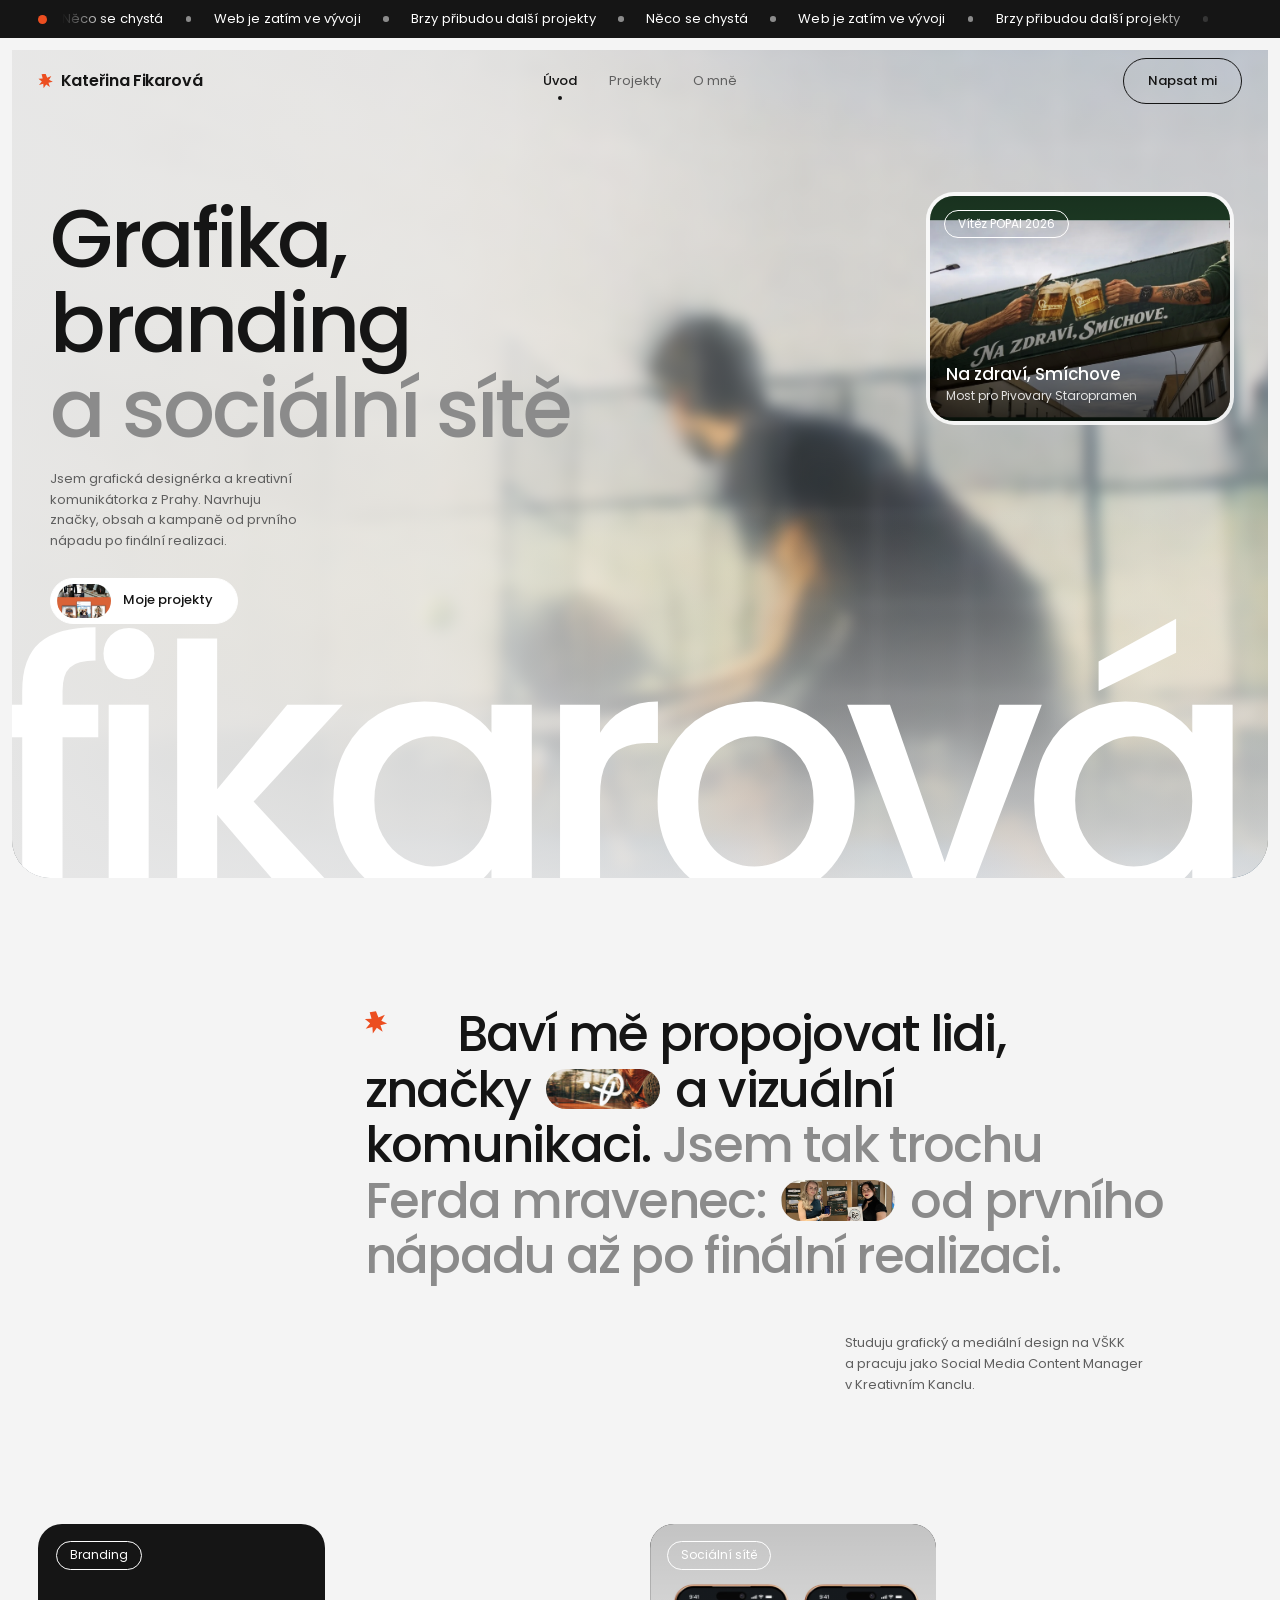
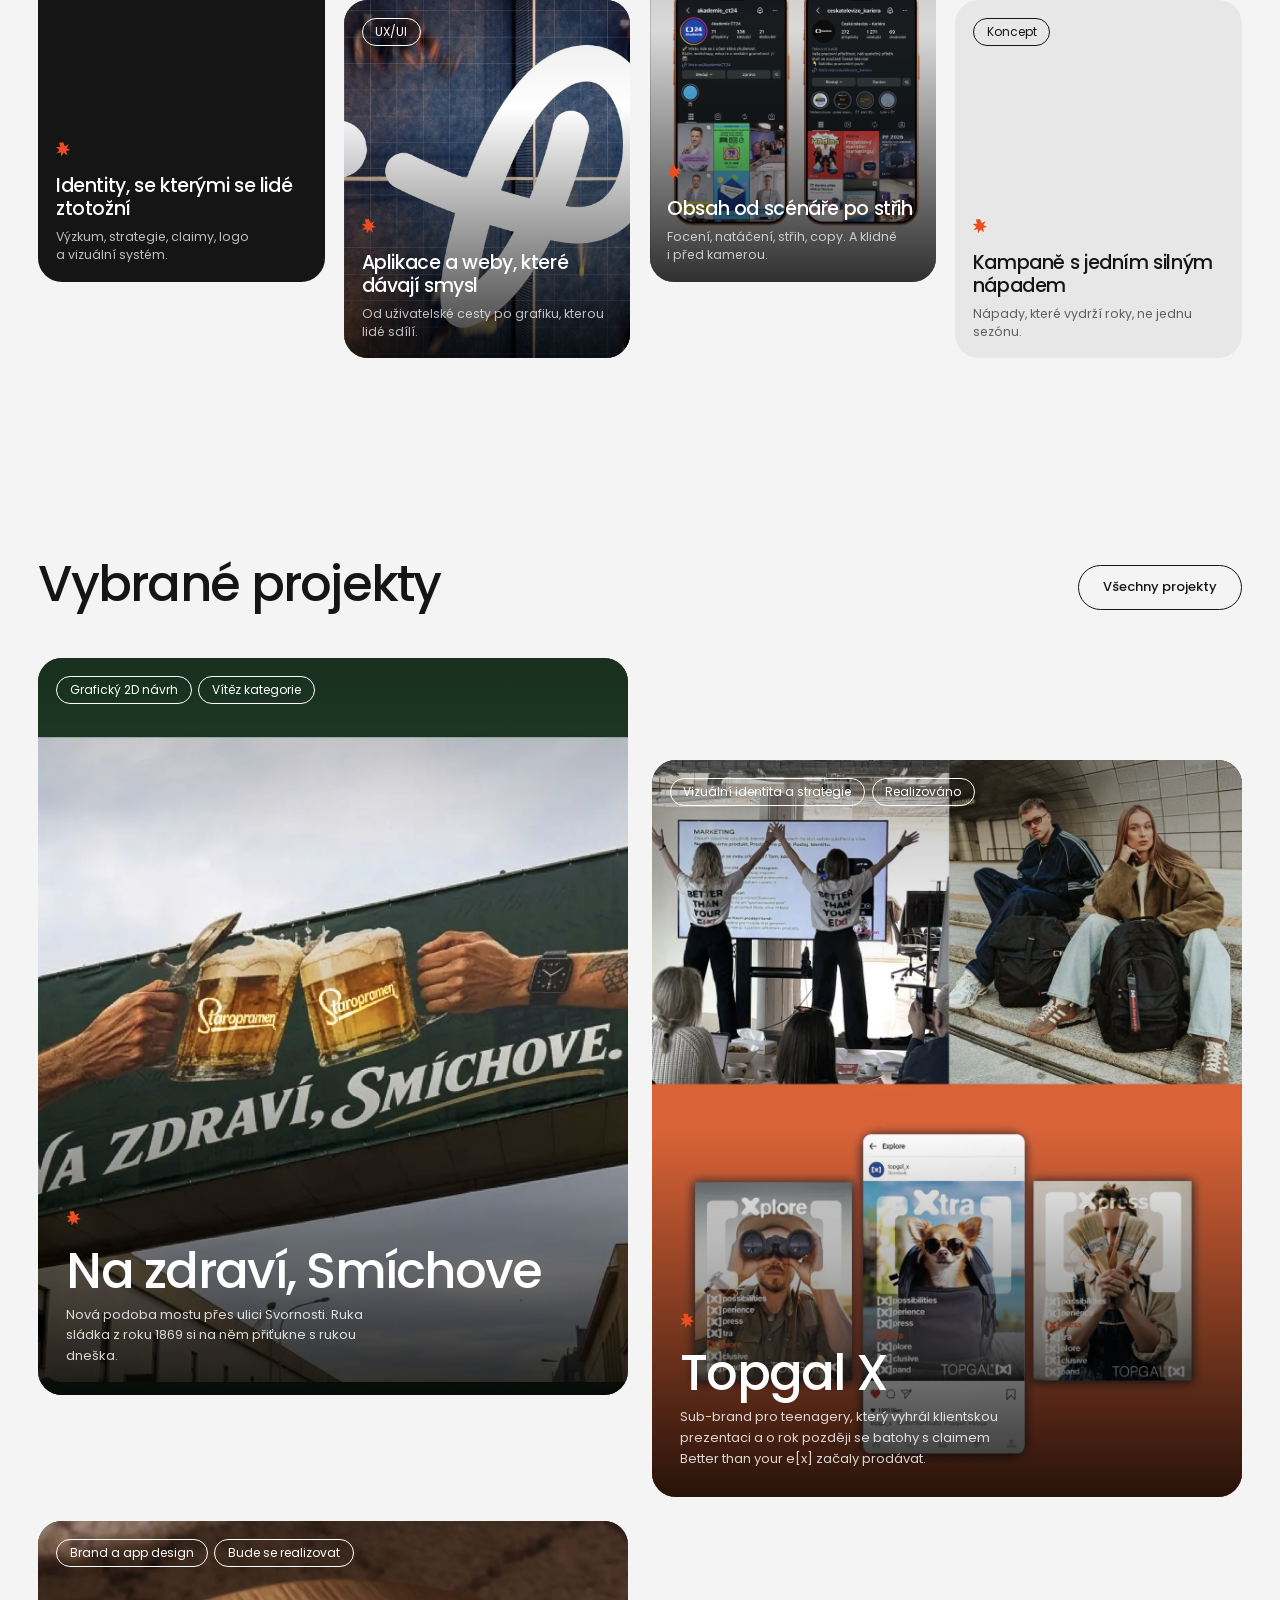
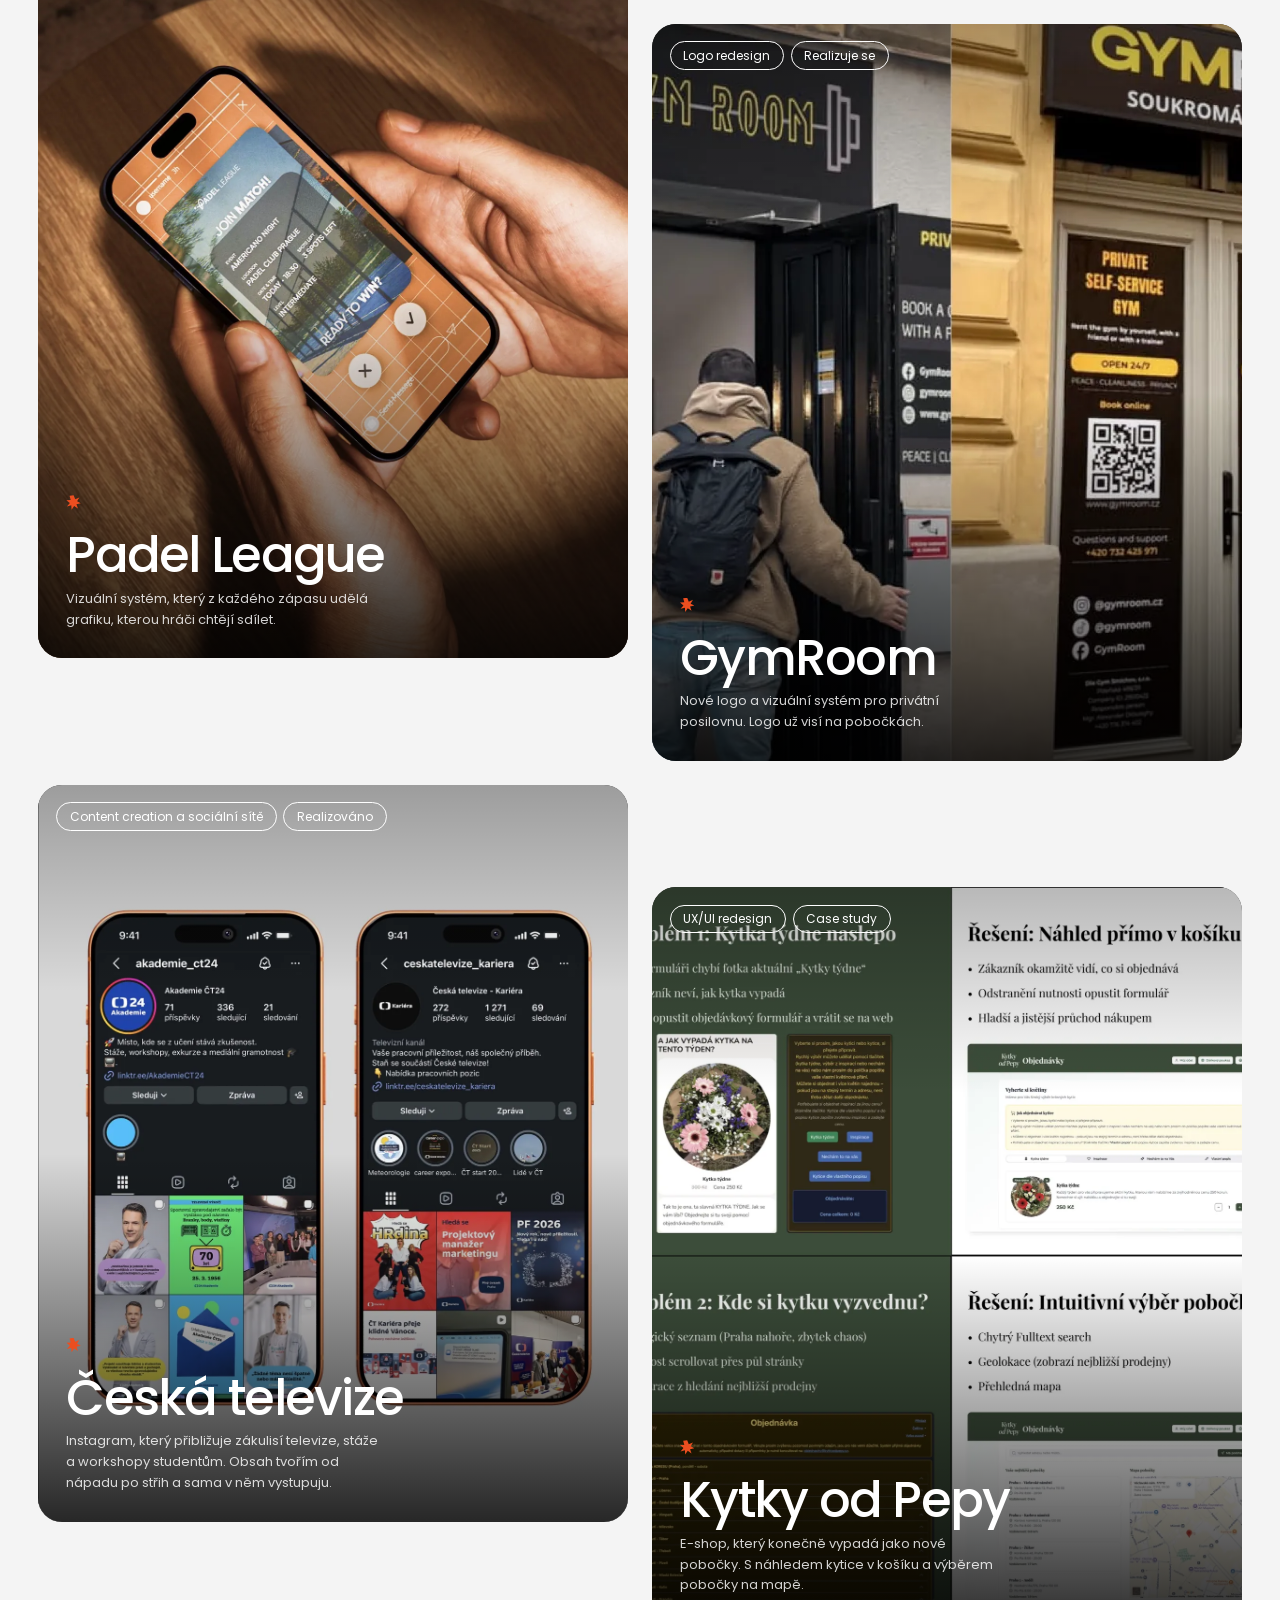
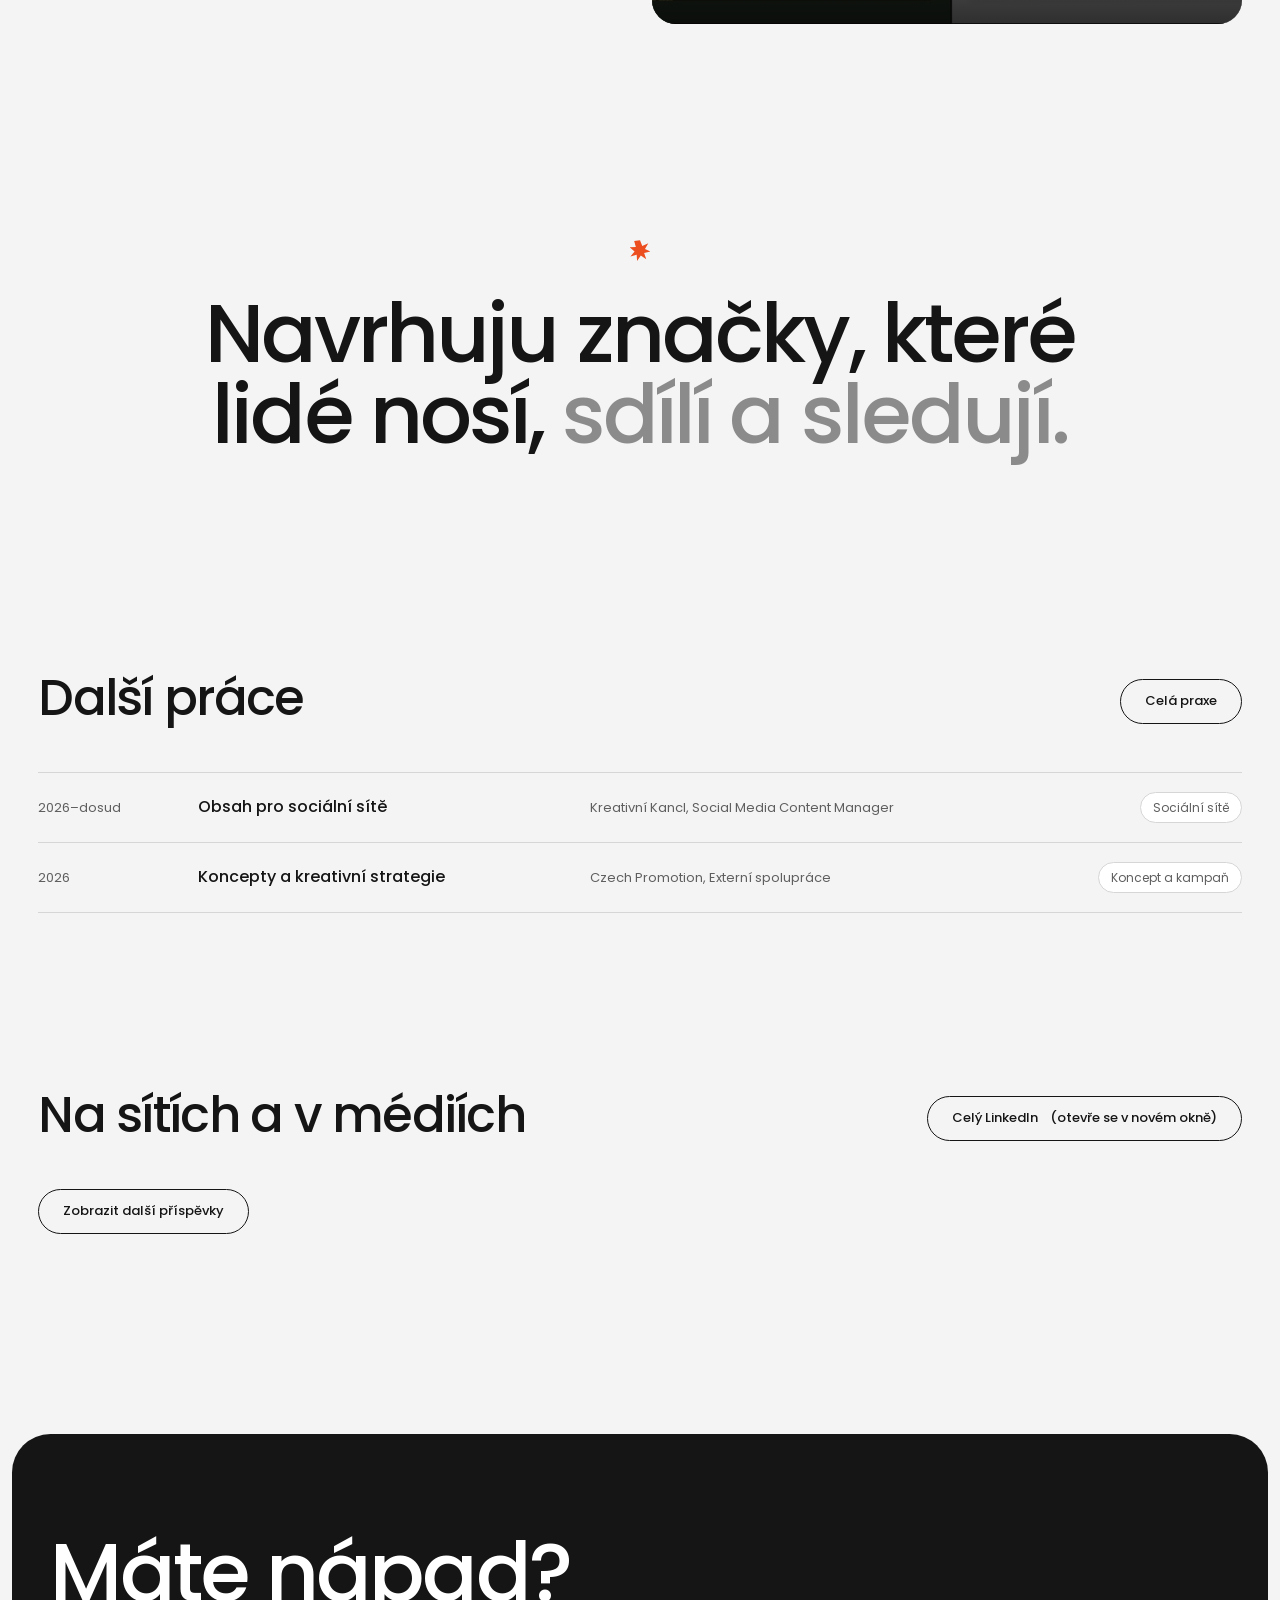
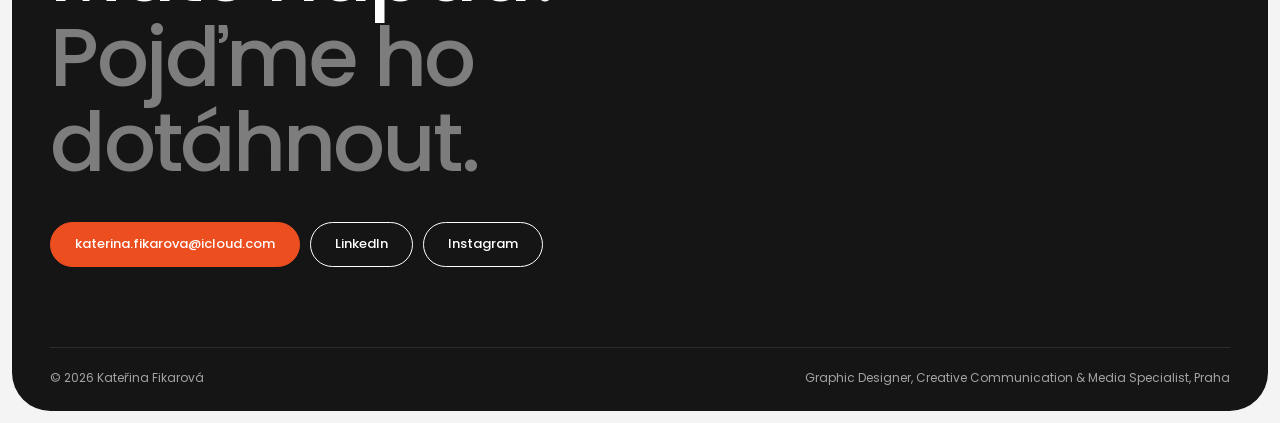
==== index.html @ 29103135 "Přidat sekci Na sítích, Erasmus a výstavy (stránky)" ====
<!doctype html>
<html lang="cs">
<head>
  <meta charset="utf-8">
  <meta name="viewport" content="width=device-width, initial-scale=1">
  <title>Kateřina Fikarová | Portfolio</title>
  <meta name="description" content="Portfolio Kateřiny Fikarové: grafický design, branding, sociální sítě a UX/UI. Od prvního nápadu po realizaci.">
  <meta property="og:title" content="Kateřina Fikarová | Portfolio">
  <meta property="og:description" content="Portfolio Kateřiny Fikarové: grafický design, branding, sociální sítě a UX/UI. Od prvního nápadu po realizaci.">
  <meta property="og:image" content="images/hero.webp">
  <link rel="icon" href="data:image/svg+xml,%3Csvg xmlns='http://www.w3.org/2000/svg' viewBox='0 0 32 32'%3E%3Crect width='32' height='32' rx='16' fill='%23151515'/%3E%3Ctext x='16' y='22' font-family='Arial' font-size='15' font-weight='700' fill='%23fff' text-anchor='middle'%3EKF%3C/text%3E%3C/svg%3E">
  <link rel="preconnect" href="https://fonts.googleapis.com">
  <link rel="preconnect" href="https://fonts.gstatic.com" crossorigin>
  <link href="https://fonts.googleapis.com/css2?family=Poppins:wght@300;400;500;600&display=swap" rel="stylesheet">
  <link rel="stylesheet" href="css/style.css">
</head>
<body>
  <a class="skip" href="#obsah">Přeskočit na obsah</a>

  <div class="teaser" role="note" aria-label="Web je ve vývoji">
    <span class="teaser-dot" aria-hidden="true"></span>
    <div class="teaser-track">
      <p class="teaser-run"><span>Něco se chystá</span><span class="sep" aria-hidden="true"></span><span>Web je zatím ve vývoji</span><span class="sep" aria-hidden="true"></span><span>Brzy přibudou další projekty</span><span class="sep" aria-hidden="true"></span></p>
      <p class="teaser-run" aria-hidden="true"><span>Něco se chystá</span><span class="sep" aria-hidden="true"></span><span>Web je zatím ve vývoji</span><span class="sep" aria-hidden="true"></span><span>Brzy přibudou další projekty</span><span class="sep" aria-hidden="true"></span></p>
    </div>
  </div>

  <header class="wrap site-header">
    <a class="logo" href="index.html"><span class="star" aria-hidden="true"></span>Kateřina Fikarová</a>
    <nav class="nav" aria-label="Hlavní menu">
      <a href="index.html" aria-current="page">Úvod</a>
      <a href="projekty.html">Projekty</a>
      <a href="o-mne.html">O mně</a>
    </nav>
    <a class="btn header-cta" href="#kontakt">Napsat mi</a>
  </header>

  <main id="obsah">
    <div class="hero-shell">
      <section class="hero">
        <div class="hero-photo" aria-hidden="true"></div>
        <div class="wrap hero-inner">
          <div>
            <h1>Grafika, branding<span class="faded">a sociální sítě</span></h1>
            <p class="hero-lede">Jsem grafická designérka a kreativní komunikátorka z Prahy. Navrhuju značky, obsah a kampaně od prvního nápadu po finální realizaci.</p>
            <a class="btn solid" href="#projekty"><img class="pill-img" src="images/projekty/topgal-x/fotky.webp" alt="">Moje projekty</a>
          </div>
          <a class="hero-card" href="projekt.html?p=na-zdravi-smichove">
            <img src="images/projekty/na-zdravi-smichove/cover.webp" alt="">
            <span class="pill">Vítěz POPAI 2026</span>
            <span class="card-text"><strong>Na zdraví, Smíchove</strong><small>Most pro Pivovary Staropramen</small></span>
          </a>
        </div>
        <p class="giant" aria-hidden="true">fikarová</p>
      </section>
    </div>

    <section class="wrap intro" aria-label="O mně">
      <p class="intro-text">
        <span class="star" aria-hidden="true"></span>Baví mě propojovat lidi, značky <img class="inline-img" src="images/projekty/padel-league/cover.webp" alt=""> a vizuální komunikaci.
        <span class="faded">Jsem tak trochu Ferda mravenec: <img class="inline-img" src="images/projekty/na-zdravi-smichove/Katerina-a-Karolina-s-trofeji-a-diplomem.webp" alt=""> od prvního nápadu až po finální realizaci.</span>
      </p>
      <p class="intro-note">Studuju grafický a mediální design na VŠKK a pracuju jako Social Media Content Manager v Kreativním Kanclu.</p>
    </section>

    <section class="wrap services" aria-label="Co dělám">
      <div class="service">
        <span class="pill">Branding</span>
        <div><span class="star" aria-hidden="true"></span><h3>Identity, se kterými se lidé ztotožní</h3><p>Výzkum, strategie, claimy, logo a vizuální systém.</p></div>
      </div>
      <div class="service has-img">
        <img src="images/projekty/padel-league/logo-kurt.webp" alt="">
        <span class="pill">UX/UI</span>
        <div><span class="star" aria-hidden="true"></span><h3>Aplikace a weby, které dávají smysl</h3><p>Od uživatelské cesty po grafiku, kterou lidé sdílí.</p></div>
      </div>
      <div class="service has-img">
        <img src="images/projekty/ceska-televize/cover.webp" alt="">
        <span class="pill">Sociální sítě</span>
        <div><span class="star" aria-hidden="true"></span><h3>Obsah od scénáře po střih</h3><p>Focení, natáčení, střih, copy. A klidně i před kamerou.</p></div>
      </div>
      <div class="service light">
        <span class="pill">Koncept</span>
        <div><span class="star" aria-hidden="true"></span><h3>Kampaně s jedním silným nápadem</h3><p>Nápady, které vydrží roky, ne jednu sezónu.</p></div>
      </div>
    </section>

    <section class="wrap section" id="projekty" aria-labelledby="vybrane">
      <div class="section-head">
        <h2 id="vybrane">Vybrané projekty</h2>
        <a class="btn" href="projekty.html">Všechny projekty</a>
      </div>
      <div class="grid stagger" id="featured"></div>
    </section>

    <section class="wrap statement">
      <span class="star" aria-hidden="true"></span>
      <h2>Navrhuju značky, které lidé nosí,<span class="faded"> sdílí a sledují.</span></h2>
    </section>

    <section class="wrap section" aria-labelledby="dalsi">
      <div class="section-head">
        <h2 id="dalsi">Další práce</h2>
        <a class="btn" href="o-mne.html">Celá praxe</a>
      </div>
      <ul class="archive" data-archive></ul>
    </section>

    <section class="wrap section" id="na-sitich" aria-labelledby="site">
      <div class="section-head">
        <h2 id="site">Na sítích<span class="faded"> a v médiích</span></h2>
        <a class="btn" href="https://www.linkedin.com/in/kate%C5%99ina-fikarov%C3%A1-390323252/recent-activity/all/" target="_blank" rel="noopener">Celý LinkedIn<span class="visually-hidden"> (otevře se v novém okně)</span></a>
      </div>
      <div class="posts" id="posts"></div>
      <p class="posts-more-wrap"><button class="btn" type="button" id="posts-more">Zobrazit další příspěvky</button></p>
    </section>
  </main>

  <div class="footer-shell" id="kontakt">
    <footer class="site-footer">
      <div class="wrap">
        <h2>Máte nápad?<span class="faded"> Pojďme ho dotáhnout.</span></h2>
        <div class="contact-links">
          <a class="btn primary" href="mailto:katerina.fikarova@icloud.com">katerina.fikarova@icloud.com</a>
          <a class="btn" href="https://www.linkedin.com/in/kate%C5%99ina-fikarov%C3%A1-390323252/" target="_blank" rel="noopener">LinkedIn</a>
          <a class="btn" href="https://www.instagram.com/fikarovakaterina/" target="_blank" rel="noopener">Instagram</a>
          <!-- Až nahraješ CV do složky files/, odkomentuj:
          <a class="btn" href="files/cv-katerina-fikarova.pdf" download>Stáhnout CV</a>
          -->
        </div>
        <div class="footer-bottom">
          <span>© <span data-year></span> Kateřina Fikarová</span>
          <span>Graphic Designer, Creative Communication &amp; Media Specialist, Praha</span>
        </div>
      </div>
    </footer>
  </div>

  <script src="js/projects.js"></script>
  <script src="js/site.js"></script>
</body>
</html>
---- css/style.css ----
/* =========================================================
   Barvy a písmo — změnou hodnot tady se změní celý web
   ========================================================= */
:root {
  --bg: #f4f4f4;
  --panel: #e7e7e7;
  --card-dark: #151515;
  --ink: #151515;
  --muted: #5f5f5f;      /* menší šedý text (kontrast AA) */
  --faded: #8b8b8b;      /* velký šedý text v nadpisech */
  --line: #d6d6d6;
  --accent: #ec4e20;     /* oranžová z Topgalu a Padel League */
  --white: #ffffff;

  --font: "Poppins", system-ui, sans-serif;

  --step--1: 0.8125rem;
  --step-0: 1rem;
  --step-1: 1.2rem;
  --step-2: clamp(1.4rem, 2.2vw, 1.75rem);
  --step-3: clamp(1.9rem, 4vw, 3.1rem);
  --step-4: clamp(2.4rem, 6.4vw, 5.6rem);

  --gutter: clamp(1rem, 3vw, 2.5rem);
  --max: 1320px;
  --r-xl: clamp(22px, 3vw, 40px);
  --r-lg: 24px;
  --r-md: 18px;
}

*, *::before, *::after { box-sizing: border-box; }
html { -webkit-text-size-adjust: 100%; scroll-behavior: smooth; }

body {
  margin: 0;
  background: var(--bg);
  color: var(--ink);
  font-family: var(--font);
  font-size: var(--step-0);
  font-weight: 400;
  line-height: 1.6;
  -webkit-font-smoothing: antialiased;
}

img { max-width: 100%; display: block; }
a { color: inherit; text-decoration-thickness: 1px; text-underline-offset: 0.22em; }
a:hover { color: var(--accent); }
:focus-visible { outline: 2px solid var(--accent); outline-offset: 3px; border-radius: 6px; }

h1, h2, h3 { margin: 0; font-weight: 500; letter-spacing: -0.035em; line-height: 1.04; }
p { margin: 0 0 1em; max-width: 62ch; }

.wrap { width: 100%; max-width: var(--max); margin-inline: auto; padding-inline: var(--gutter); }
.skip { position: absolute; left: -9999px; }
.skip:focus { left: 1rem; top: 1rem; z-index: 50; background: var(--ink); color: #fff; padding: .5rem 1rem; border-radius: 99px; }

.star {
  display: inline-block;
  width: .9rem; height: .9rem;
  background: var(--accent);
  clip-path: polygon(50% 0, 61% 28%, 90% 15%, 74% 42%, 100% 55%, 70% 62%, 80% 92%, 54% 74%, 36% 100%, 34% 70%, 4% 78%, 24% 54%, 0 34%, 30% 33%, 22% 4%);
  flex: none;
}

/* =========================================================
   Hlavička (plave nad úvodním panelem)
   ========================================================= */
.site-header {
  display: grid;
  grid-template-columns: 1fr auto 1fr;
  align-items: center;
  gap: 1rem;
  padding-block: 1.25rem;
  position: relative;
  z-index: 5;
}
.logo {
  font-weight: 600;
  text-decoration: none;
  letter-spacing: -0.02em;
  display: inline-flex;
  align-items: center;
  gap: .5rem;
  justify-self: start;
}
.nav { display: flex; gap: clamp(1rem, 2.5vw, 2.25rem); font-size: var(--step--1); }
.nav a { text-decoration: none; color: var(--muted); position: relative; padding-block: .3rem; }
.nav a:hover { color: var(--ink); }
.nav a[aria-current="page"] { color: var(--ink); font-weight: 500; }
.nav a[aria-current="page"]::after {
  content: ""; position: absolute; left: 50%; bottom: -4px; width: 4px; height: 4px; margin-left: -2px; border-radius: 50%; background: var(--ink);
}
.header-cta { justify-self: end; }

/* =========================================================
   Tlačítka a pilulky
   ========================================================= */
.btn {
  display: inline-flex;
  align-items: center;
  gap: .75rem;
  padding: .7rem 1.5rem;
  border-radius: 999px;
  border: 1.5px solid var(--ink);
  color: var(--ink);
  background: transparent;
  text-decoration: none;
  font: inherit;
  font-size: var(--step--1);
  font-weight: 500;
  cursor: pointer;
}
.btn:hover { background: var(--ink); color: var(--white); }
.btn.solid { background: var(--white); border-color: var(--white); padding: .35rem 1.5rem .35rem .35rem; }
.btn.solid:hover { background: var(--ink); border-color: var(--ink); color: var(--white); }
.btn .pill-img { width: 3.4rem; height: 2.1rem; border-radius: 999px; object-fit: cover; }

.pill {
  display: inline-block;
  font-size: .75rem;
  line-height: 1;
  padding: .45rem .8rem;
  border-radius: 999px;
  border: 1px solid currentColor;
  white-space: nowrap;
}

.tags { display: flex; flex-wrap: wrap; gap: .4rem; padding: 0; margin: 0; list-style: none; }
.tags li { font-size: .75rem; padding: .3rem .75rem; border-radius: 999px; border: 1px solid var(--line); background: var(--white); color: var(--muted); }

/* =========================================================
   Úvod — rozmazaná fotka a obří jméno
   ========================================================= */
.hero-shell { padding-inline: clamp(.5rem, 1vw, .75rem); }
.hero {
  position: relative;
  margin-top: -4.6rem;               /* panel začíná pod hlavičkou */
  padding-top: 4.6rem;
  border-radius: 0 0 var(--r-xl) var(--r-xl);
  background: var(--panel);
  overflow: hidden;
  isolation: isolate;
  min-height: min(92vh, 900px);
  display: flex;
  flex-direction: column;
}
.hero-photo {
  position: absolute;
  inset: 0;
  z-index: -2;
  background: url("../images/hero.webp") 62% 30% / cover no-repeat;
  filter: blur(6px) saturate(1.05);
  transform: scale(1.08);
}
.hero::before {
  content: "";
  position: absolute;
  inset: 0;
  z-index: -1;
  background:
    linear-gradient(90deg, rgba(231,231,231,.96) 0%, rgba(231,231,231,.75) 34%, rgba(231,231,231,.15) 62%, rgba(231,231,231,.3) 100%),
    linear-gradient(0deg, rgba(231,231,231,.9) 0%, rgba(231,231,231,0) 45%);
}
.hero-inner {
  flex: 1;
  display: flex;
  justify-content: space-between;
  align-items: flex-start;
  gap: 2rem;
  padding-top: clamp(2rem, 6vw, 4.5rem);
}
.hero h1 { font-size: var(--step-4); max-width: 12ch; }
.hero h1 .faded { color: var(--faded); display: block; }
.hero-lede { font-size: var(--step--1); color: var(--muted); max-width: 32ch; margin: 1.1rem 0 1.6rem; }

.hero-card {
  width: min(300px, 100%);
  flex: none;
  text-decoration: none;
  color: var(--white);
  border-radius: var(--r-lg);
  overflow: hidden;
  position: relative;
  aspect-ratio: 4 / 3;
  box-shadow: 0 0 0 4px rgba(255,255,255,.85);
}
.hero-card img { width: 100%; height: 100%; object-fit: cover; }
.hero-card::after { content: ""; position: absolute; inset: 0; background: linear-gradient(180deg, rgba(0,0,0,.25), rgba(0,0,0,0) 35%, rgba(0,0,0,.75)); }
.hero-card .pill { position: absolute; top: .9rem; left: .9rem; z-index: 1; }
.hero-card .card-text { position: absolute; left: 1rem; right: 1rem; bottom: .9rem; z-index: 1; line-height: 1.3; }
.hero-card strong { display: block; font-weight: 500; font-size: 1.05rem; }
.hero-card small { font-size: .75rem; opacity: .85; }
.hero-card:hover { color: var(--white); }

.giant {
  font-size: clamp(4.5rem, 27.4vw, 30rem);
  font-weight: 500;
  letter-spacing: -0.07em;
  line-height: .8;
  color: var(--white);
  margin: 0 0 -0.11em -0.06em;
  white-space: nowrap;
  user-select: none;
  pointer-events: none;
}

/* =========================================================
   Představení s obrázky v textu
   ========================================================= */
.intro { padding-block: clamp(4rem, 10vw, 8rem); }
.intro-text {
  font-size: var(--step-3);
  font-weight: 500;
  letter-spacing: -0.035em;
  line-height: 1.12;
  max-width: 25ch;
  margin-left: auto;
  margin-right: clamp(0rem, 6vw, 6rem);
}
.intro-text .faded { color: var(--faded); }
.intro-text .star { width: .45em; height: .45em; vertical-align: .35em; margin-right: 1.4em; }
.inline-img {
  display: inline-block;
  width: 2.3em;
  height: .82em;
  border-radius: 999px;
  object-fit: cover;
  vertical-align: -0.06em;
  margin-inline: .08em;
}
.intro-note { font-size: var(--step--1); color: var(--muted); max-width: 40ch; margin: 1.75rem 0 0 auto; margin-right: clamp(0rem, 6vw, 6rem); }

/* =========================================================
   Co dělám — schodovité karty
   ========================================================= */
.services {
  display: grid;
  grid-template-columns: repeat(4, 1fr);
  gap: clamp(.75rem, 1.5vw, 1.25rem);
  align-items: start;
  padding-bottom: clamp(4rem, 9vw, 7rem);
}
.service {
  position: relative;
  border-radius: var(--r-lg);
  overflow: hidden;
  aspect-ratio: 4 / 5;
  padding: 1.1rem;
  display: flex;
  flex-direction: column;
  justify-content: space-between;
  color: var(--white);
  background: var(--card-dark);
  isolation: isolate;
}
.service:nth-child(even) { margin-top: clamp(2rem, 6vw, 5rem); }
.service img { position: absolute; inset: 0; width: 100%; height: 100%; object-fit: cover; z-index: -2; }
.service.has-img::after { content: ""; position: absolute; inset: 0; z-index: -1; background: linear-gradient(180deg, rgba(0,0,0,.1), rgba(0,0,0,0) 30%, rgba(0,0,0,.78)); }
.service.light { background: var(--panel); color: var(--ink); }
.service .pill { align-self: flex-start; }
.service h3 { font-size: var(--step-1); font-weight: 500; letter-spacing: -0.02em; line-height: 1.2; margin-top: .6rem; }
.service p { font-size: .78rem; line-height: 1.45; margin: .5rem 0 0; opacity: .72; }
.service.light p { color: var(--muted); opacity: 1; }

/* =========================================================
   Sekce a nadpisy
   ========================================================= */
.section { padding-block: clamp(3rem, 7vw, 5.5rem); }
.section-head {
  display: flex;
  justify-content: space-between;
  align-items: flex-end;
  gap: 1rem;
  flex-wrap: wrap;
  margin-bottom: clamp(1.75rem, 4vw, 3rem);
}
.section-head h2 { font-size: var(--step-3); }

.statement { text-align: center; padding-block: clamp(4rem, 10vw, 8rem); }
.statement .star { margin-bottom: 1.5rem; width: 1.3rem; height: 1.3rem; }
.statement h2 { font-size: var(--step-4); line-height: 1; max-width: 18ch; margin-inline: auto; }
.statement .faded { color: var(--faded); }

/* =========================================================
   Projekty — karty
   ========================================================= */
.grid {
  display: grid;
  grid-template-columns: repeat(2, 1fr);
  gap: clamp(1rem, 2vw, 1.5rem);
  align-items: start;
}
.grid.stagger > :nth-child(even) { margin-top: clamp(3rem, 8vw, 7rem); }

.card {
  position: relative;
  display: block;
  text-decoration: none;
  color: var(--white);
  border-radius: var(--r-lg);
  overflow: hidden;
  aspect-ratio: 4 / 5;
  background: var(--card-dark);
  isolation: isolate;
}
.card img { position: absolute; inset: 0; width: 100%; height: 100%; object-fit: cover; z-index: -2; transition: transform .6s cubic-bezier(.2,.7,.2,1); }
.card::after { content: ""; position: absolute; inset: 0; z-index: -1; background: linear-gradient(180deg, rgba(0,0,0,.28), rgba(0,0,0,0) 28%, rgba(0,0,0,0) 50%, rgba(0,0,0,.82)); }
.card:hover { color: var(--white); }
.card:hover img { transform: scale(1.035); }
.card-top { position: absolute; top: 1.1rem; left: 1.1rem; right: 1.1rem; display: flex; gap: .4rem; flex-wrap: wrap; }
.card-bottom { position: absolute; left: clamp(1.1rem, 2.5vw, 1.75rem); right: clamp(1.1rem, 2.5vw, 1.75rem); bottom: clamp(1.1rem, 2.5vw, 1.75rem); }
.card .star { margin-bottom: .75rem; }
.card h3 { font-size: var(--step-3); }
.card .card-sub { font-size: var(--step--1); opacity: .82; margin: .5rem 0 0; max-width: 40ch; }

.filters { display: flex; flex-wrap: wrap; gap: .5rem; margin-bottom: 2rem; }
.filters button {
  font: inherit;
  font-size: var(--step--1);
  padding: .5rem 1.1rem;
  border-radius: 999px;
  border: 1.5px solid var(--line);
  background: var(--white);
  color: var(--ink);
  cursor: pointer;
}
.filters button:hover { border-color: var(--ink); }
.filters button[aria-pressed="true"] { background: var(--ink); border-color: var(--ink); color: var(--white); }
.empty { color: var(--muted); }

/* Další práce */
.archive { list-style: none; margin: 0; padding: 0; border-top: 1px solid var(--line); }
.archive > li {
  display: grid;
  grid-template-columns: 9rem 1.3fr 1.2fr 1fr;
  gap: 1rem;
  padding-block: 1.2rem;
  border-bottom: 1px solid var(--line);
  align-items: baseline;
}
.archive .year { color: var(--muted); font-variant-numeric: tabular-nums; font-size: var(--step--1); }
.archive .title { font-weight: 500; }
.archive .client { color: var(--muted); font-size: var(--step--1); }
.archive .tags { justify-content: flex-end; }

/* =========================================================
   Stránka s nadpisem (Projekty, O mně)
   ========================================================= */
.page-head { padding-block: clamp(2.5rem, 7vw, 5rem) clamp(1.5rem, 4vw, 2.5rem); }
.page-head h1 { font-size: var(--step-4); }
.page-head h1 .faded { color: var(--faded); }

/* =========================================================
   Detail projektu
   ========================================================= */
.project-hero { padding-block: clamp(2rem, 6vw, 4rem) 0; }
.back { display: inline-flex; margin-bottom: 2rem; }
.project-hero .meta-line { display: flex; flex-wrap: wrap; gap: .5rem; align-items: center; margin-bottom: 1.5rem; }
.project-hero .meta-line .pill.accent { color: var(--accent); }
.project-hero h1 { font-size: var(--step-4); max-width: 14ch; }
.project-hero .subtitle { font-size: var(--step-3); letter-spacing: -0.035em; line-height: 1.1; color: var(--faded); font-weight: 500; margin-top: .25rem; max-width: 22ch; }

.facts {
  display: grid;
  grid-template-columns: repeat(auto-fit, minmax(min(100%, 200px), 1fr));
  gap: 1.25rem 2rem;
  margin: clamp(2rem, 5vw, 3.5rem) 0 0;
  padding-top: 1.5rem;
  border-top: 1px solid var(--line);
}
.facts dt { font-size: .75rem; color: var(--muted); }
.facts dd { margin: .2rem 0 0; font-size: var(--step--1); font-weight: 500; }

.project-cover {
  margin-top: clamp(2rem, 5vw, 3rem);
  border-radius: var(--r-xl);
  overflow: hidden;
  background: var(--panel);
  display: flex;
  justify-content: center;
}
.project-cover img { width: 100%; max-height: 86vh; object-fit: cover; }
.project-cover.portrait img { width: auto; max-width: 100%; object-fit: contain; }

.story { display: grid; gap: clamp(2rem, 5vw, 3.5rem); padding-block: clamp(3.5rem, 8vw, 6rem); }
.story-step { display: grid; grid-template-columns: minmax(0, 1fr) minmax(0, 2fr); gap: 1rem 3rem; }
.story-step h2 { align-self: start; font-size: var(--step--1); font-weight: 500; letter-spacing: 0; display: flex; align-items: center; gap: .6rem; padding-top: .45rem; }
.story-step h2::before { content: ""; width: .5rem; height: .5rem; border-radius: 50%; background: var(--accent); }
.story-step p { font-size: var(--step-2); line-height: 1.4; letter-spacing: -0.02em; margin: 0; max-width: 36ch; }

.gallery { display: grid; grid-template-columns: repeat(2, 1fr); gap: clamp(.75rem, 1.5vw, 1.25rem); padding-bottom: clamp(3rem, 7vw, 5rem); }
.gallery figure { margin: 0; border-radius: var(--r-lg); overflow: hidden; background: var(--panel); }
.gallery figure.wide { grid-column: 1 / -1; }
.gallery img { width: 100%; height: 100%; object-fit: cover; }

.video { aspect-ratio: 16 / 9; border-radius: var(--r-lg); overflow: hidden; margin-bottom: 4rem; }
.video iframe { width: 100%; height: 100%; border: 0; }

.next-project { display: block; text-decoration: none; padding-block: 3rem 1rem; border-top: 1px solid var(--line); }
.next-project span { font-size: var(--step--1); color: var(--muted); }
.next-project strong { display: block; font-weight: 500; font-size: var(--step-4); letter-spacing: -0.045em; line-height: 1; margin-top: .4rem; }

/* =========================================================
   O mně
   ========================================================= */
.about-intro {
  display: grid;
  grid-template-columns: minmax(0, 1fr) minmax(0, 1.35fr);
  gap: clamp(2rem, 5vw, 4.5rem);
  align-items: start;
  padding-block: clamp(1rem, 3vw, 2rem) clamp(3rem, 7vw, 5rem);
}
.about-photo { border-radius: var(--r-xl); overflow: hidden; aspect-ratio: 1 / 1; }
.about-photo img { width: 100%; height: 100%; object-fit: cover; }
.about-intro .pill { margin-bottom: 1.5rem; }
.about-intro .lead { font-size: var(--step-2); line-height: 1.35; letter-spacing: -0.02em; font-weight: 500; }
.about-intro p { color: var(--muted); }

.timeline { list-style: none; margin: 0; padding: 0; border-top: 1px solid var(--line); }
.timeline li { display: grid; grid-template-columns: 9rem 1fr; gap: .25rem 2rem; padding-block: 1.3rem; border-bottom: 1px solid var(--line); }
.timeline .when { color: var(--muted); font-size: var(--step--1); font-variant-numeric: tabular-nums; padding-top: .15rem; }
.timeline h3 { font-size: var(--step-1); letter-spacing: -0.02em; line-height: 1.3; }
.timeline .where { color: var(--muted); font-size: var(--step--1); }
.timeline p { margin: .4rem 0 0; font-size: var(--step--1); color: var(--muted); }

.two-col { display: grid; grid-template-columns: 1fr 1fr; gap: clamp(2rem, 5vw, 4rem); }
.skill-list { display: flex; flex-wrap: wrap; gap: .5rem; list-style: none; padding: 0; margin: 0; }
.skill-list li { padding: .5rem 1.1rem; border-radius: 999px; background: var(--white); border: 1px solid var(--line); font-size: var(--step--1); }
.plain-list { list-style: none; padding: 0; margin: 0; display: grid; gap: 1.25rem; }
.plain-list li { display: grid; grid-template-columns: auto 1fr; gap: .9rem; font-size: var(--step--1); color: var(--muted); }
.plain-list li .star { margin-top: .35rem; }
.plain-list strong { display: block; color: var(--ink); font-weight: 500; font-size: var(--step-0); }

/* =========================================================
   Patička / kontakt
   ========================================================= */
.footer-shell { padding: clamp(3rem, 8vw, 6rem) clamp(.5rem, 1vw, .75rem) clamp(.5rem, 1vw, .75rem); }
.site-footer {
  background: var(--card-dark);
  color: var(--white);
  border-radius: var(--r-xl);
  padding-block: clamp(3rem, 8vw, 6rem) 1.5rem;
  overflow: hidden;
}
.site-footer h2 { font-size: var(--step-4); max-width: 13ch; }
.site-footer h2 .faded { color: #7d7d7d; }
.contact-links { display: flex; flex-wrap: wrap; gap: .6rem; margin-top: 2.25rem; }
.site-footer .btn { border-color: var(--white); color: var(--white); }
.site-footer .btn:hover { background: var(--white); color: var(--ink); }
.site-footer .btn.primary { background: var(--accent); border-color: var(--accent); }
.site-footer .btn.primary:hover { background: var(--white); border-color: var(--white); color: var(--ink); }
.footer-bottom {
  display: flex;
  justify-content: space-between;
  gap: 1rem;
  flex-wrap: wrap;
  margin-top: clamp(3rem, 8vw, 5rem);
  padding-top: 1.25rem;
  border-top: 1px solid #2c2c2c;
  color: #a3a3a3;
  font-size: .75rem;
}

/* =========================================================
   Tablet a mobil
   ========================================================= */
@media (max-width: 980px) {
  .services { grid-template-columns: repeat(2, 1fr); }
  .service:nth-child(even) { margin-top: 2.5rem; }
  .service:nth-child(3) { margin-top: -2.5rem; }
  .service:nth-child(4) { margin-top: 0; }
  .story-step { grid-template-columns: 1fr; }
  .archive > li { grid-template-columns: 7rem 1fr 1fr; }
  .archive .tags { grid-column: 2 / -1; justify-content: flex-start; }
}

@media (max-width: 760px) {
  .site-header { grid-template-columns: 1fr auto; }
  .nav { grid-column: 1 / -1; grid-row: 2; justify-content: flex-start; }
  .hero { margin-top: -7rem; padding-top: 7rem; min-height: 0; }
  .hero-inner { flex-direction: column; padding-top: 1.5rem; }
  .hero-card { width: 100%; max-width: 360px; aspect-ratio: 16 / 9; }
  .hero::before { background: linear-gradient(180deg, rgba(231,231,231,.92) 0%, rgba(231,231,231,.7) 45%, rgba(231,231,231,.35) 100%); }
  .giant { margin-top: 2rem; }

  .intro-text, .intro-note { margin-right: 0; }
  .grid { grid-template-columns: 1fr; }
  .grid.stagger > :nth-child(even) { margin-top: 0; }
  .archive > li { grid-template-columns: 1fr; gap: .2rem; }
  .archive .tags { grid-column: auto; margin-top: .5rem; }
  .about-intro, .two-col { grid-template-columns: 1fr; }
  .about-photo { max-width: 320px; }
  .timeline li { grid-template-columns: 1fr; }
  .gallery { grid-template-columns: 1fr; }
}

@media (max-width: 480px) {
  .services { grid-template-columns: 1fr 1fr; gap: .6rem; }
  .service { padding: .8rem; }
  .service h3 { font-size: .95rem; }
  .service p { display: none; }
}

/* ---------- Pruh „Něco se chystá“ (smaž blok .teaser v HTML, až bude web hotový) ---------- */
.teaser {
  display: flex; align-items: center; gap: .9rem;
  background: var(--card-dark); color: var(--white);
  font-size: var(--step--1); letter-spacing: .01em;
  padding: .55rem 0 .55rem var(--gutter);
  overflow: hidden;
}
.teaser-dot {
  flex: none; width: .55rem; height: .55rem; border-radius: 50%;
  background: var(--accent); box-shadow: 0 0 0 0 rgba(236, 78, 32, .6);
  animation: teaser-pulse 1.8s ease-out infinite;
}
.teaser-track { display: flex; overflow: hidden; mask-image: linear-gradient(90deg, transparent, #000 4%, #000 92%, transparent); }
.teaser-run {
  flex: none; display: flex; align-items: center; gap: 1.4rem; padding-right: 1.4rem;
  margin: 0; max-width: none; white-space: nowrap; animation: teaser-run 26s linear infinite;
}
.teaser-run .sep { flex: none; width: .35rem; height: .35rem; border-radius: 50%; background: var(--faded); }
@keyframes teaser-run { to { transform: translateX(-100%); } }
@keyframes teaser-pulse {
  70% { box-shadow: 0 0 0 .55rem rgba(236, 78, 32, 0); }
  100% { box-shadow: 0 0 0 0 rgba(236, 78, 32, 0); }
}

@media (prefers-reduced-motion: reduce) {
  html { scroll-behavior: auto; }
  *, *::before, *::after { transition: none !important; animation: none !important; }
}
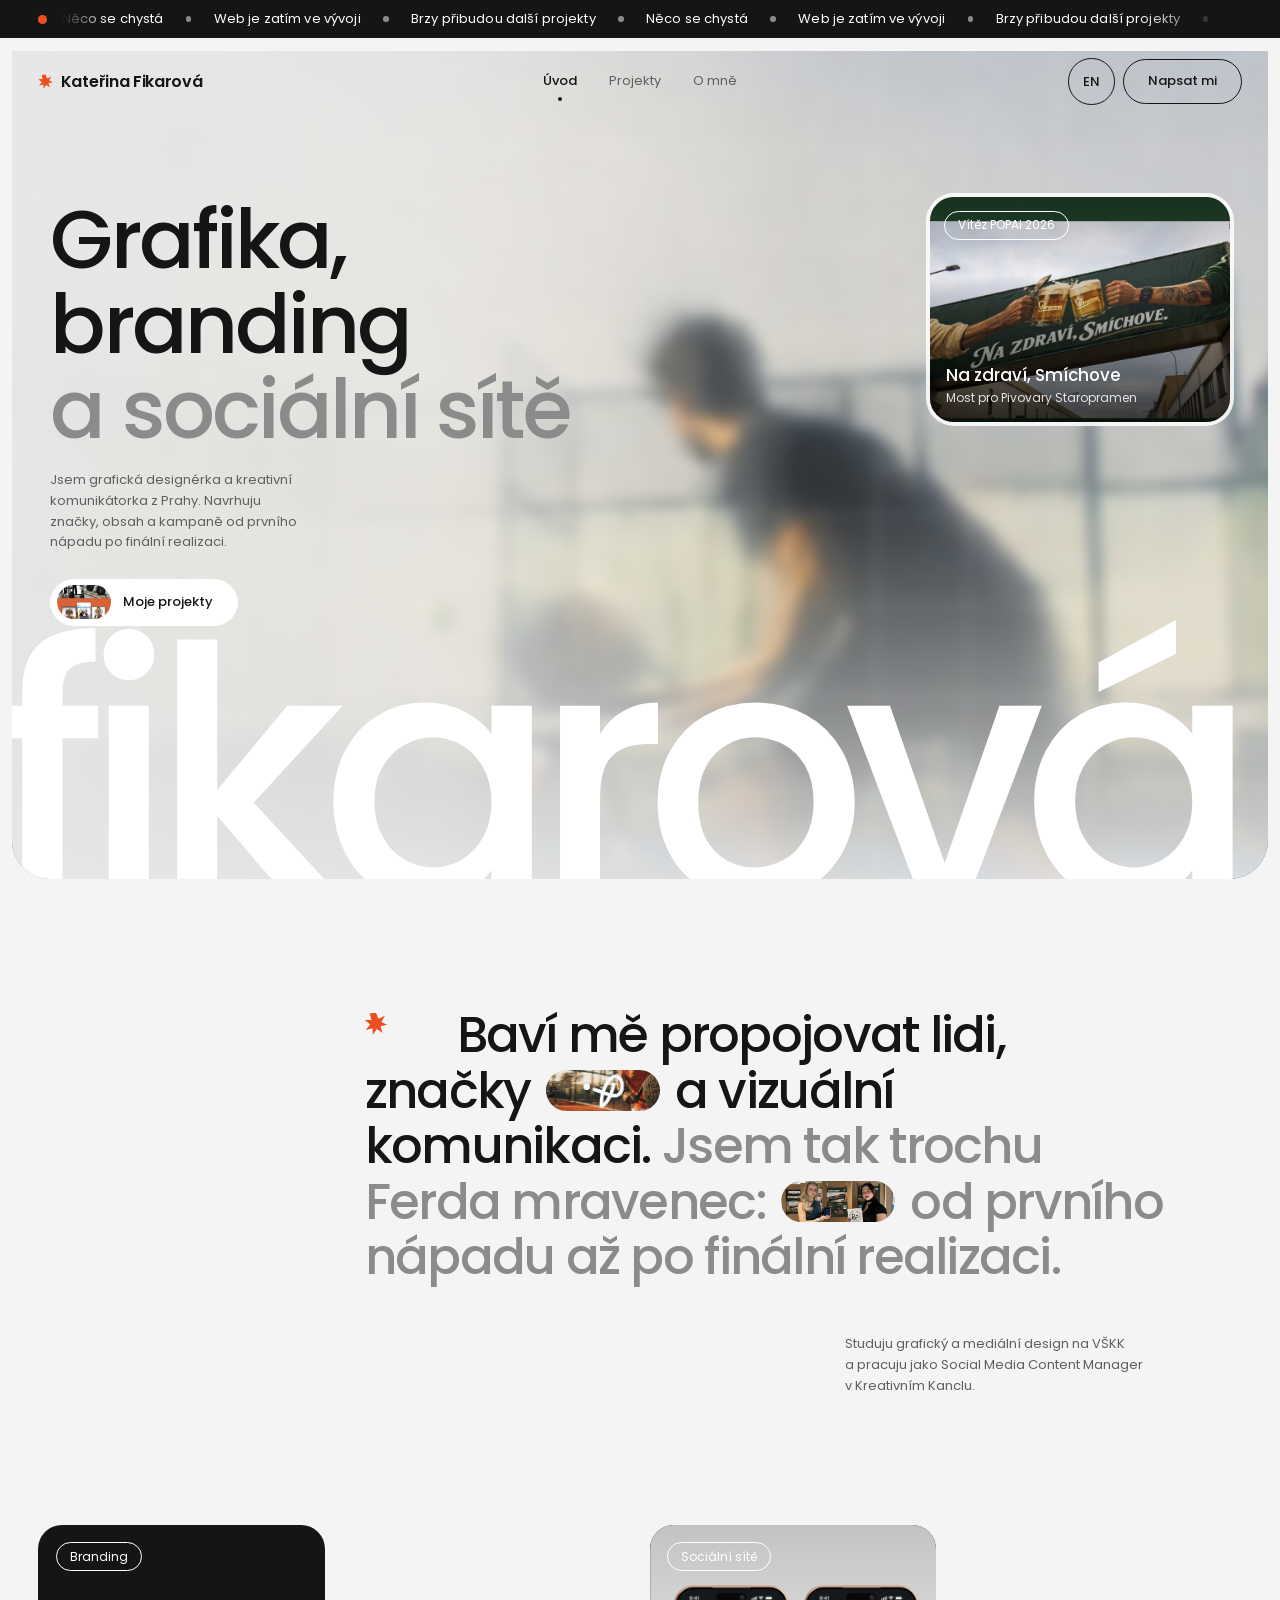
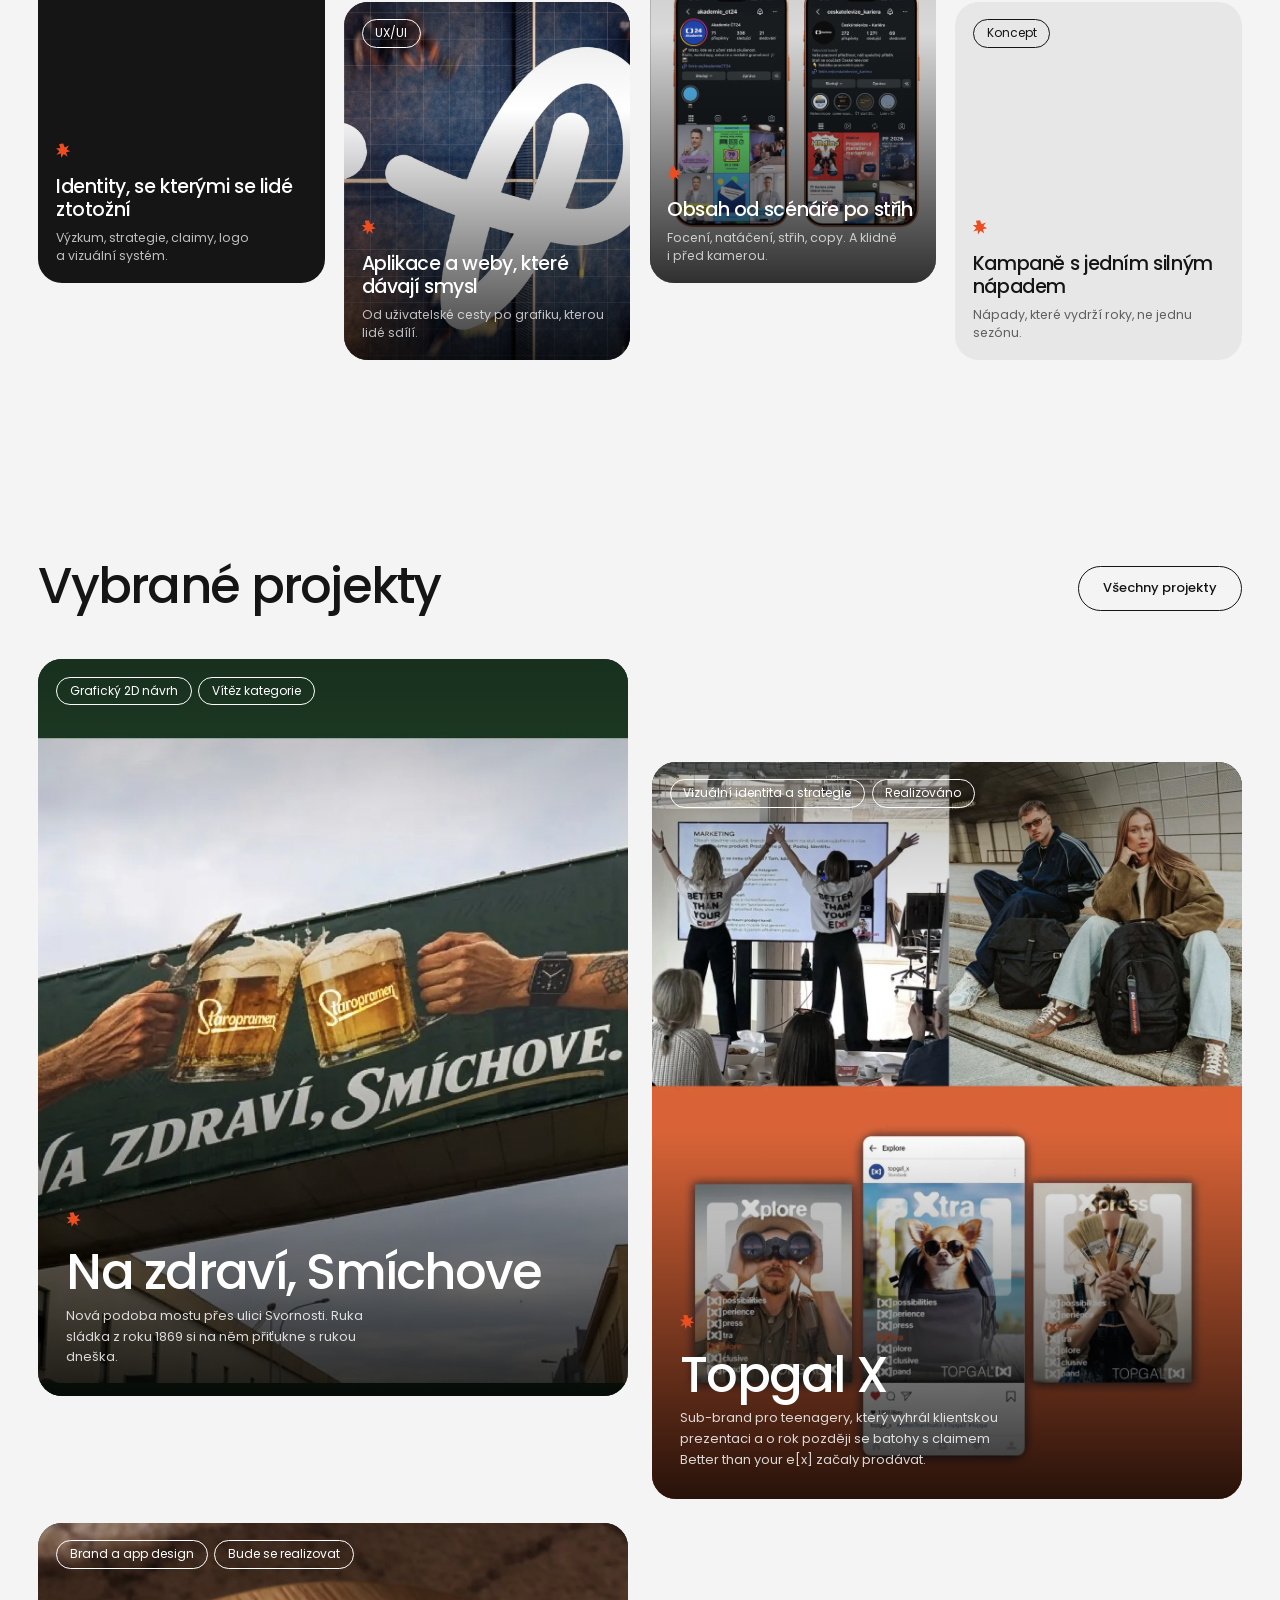
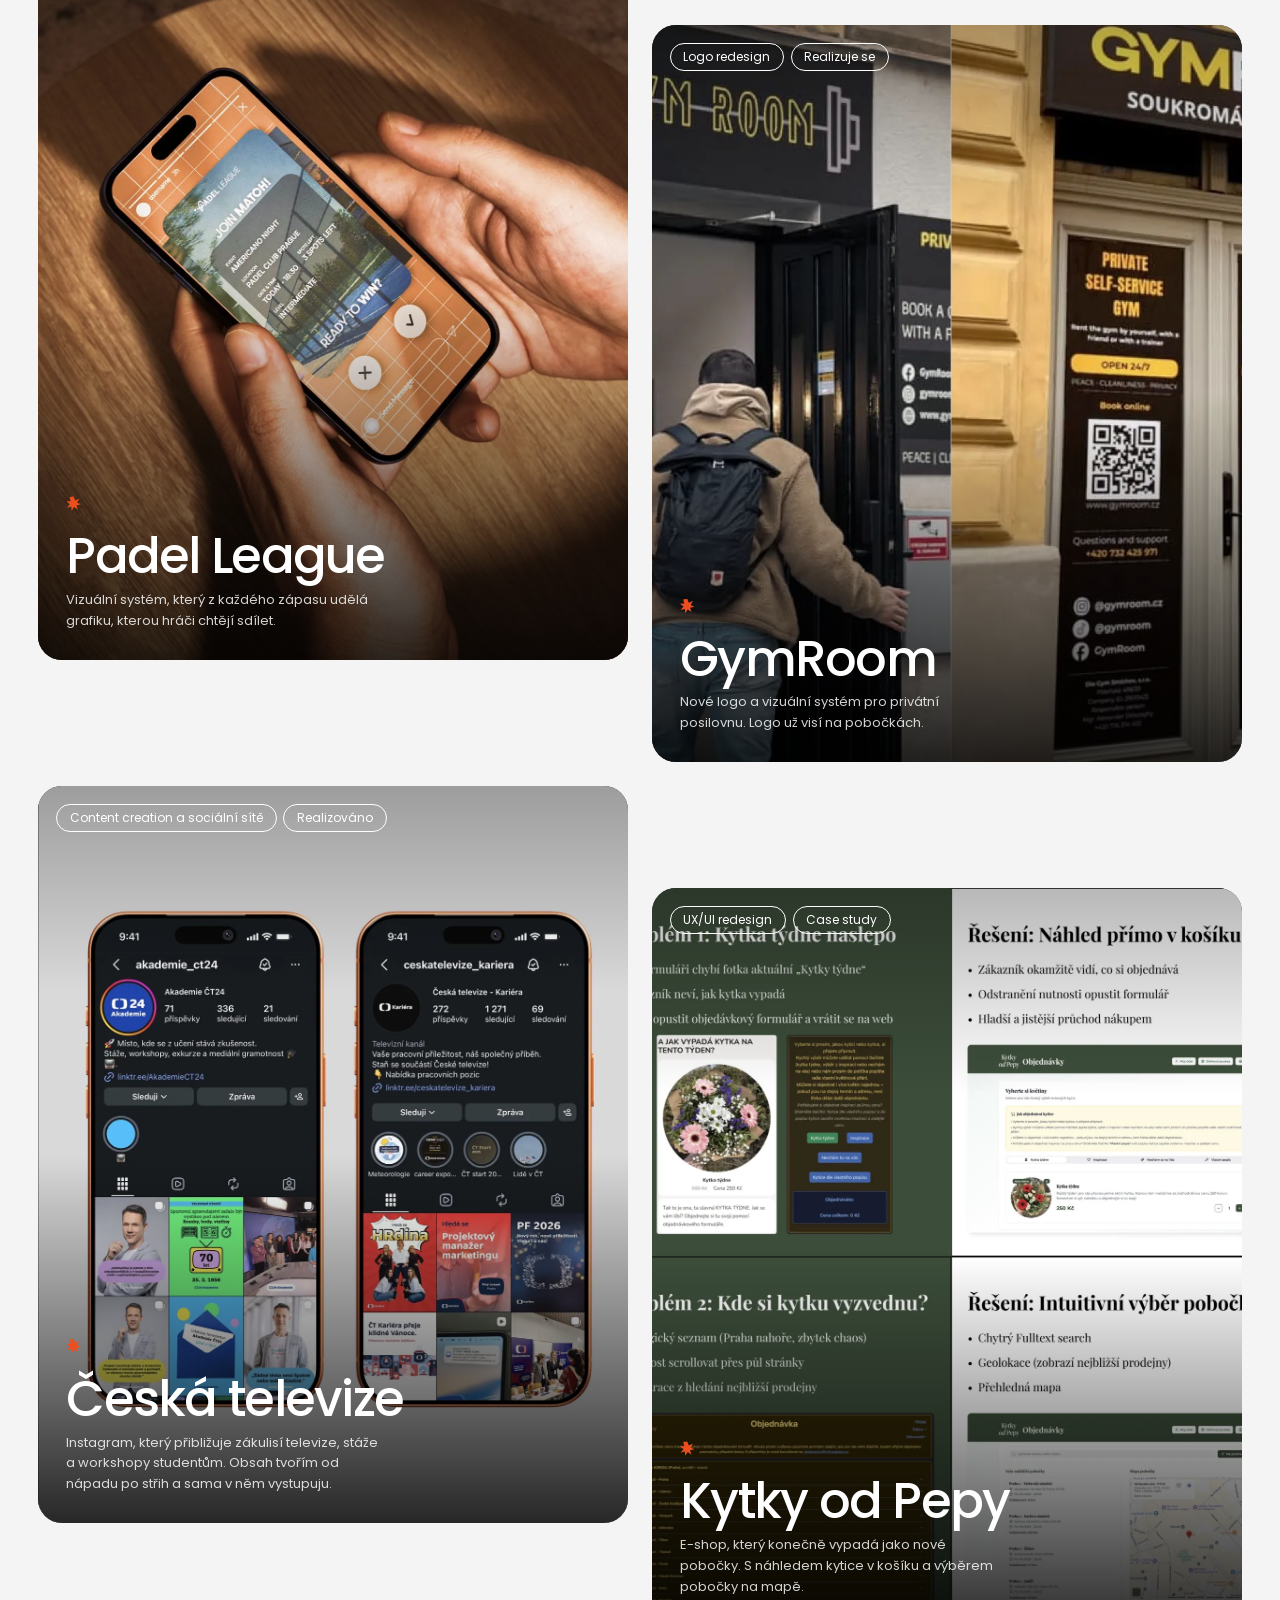
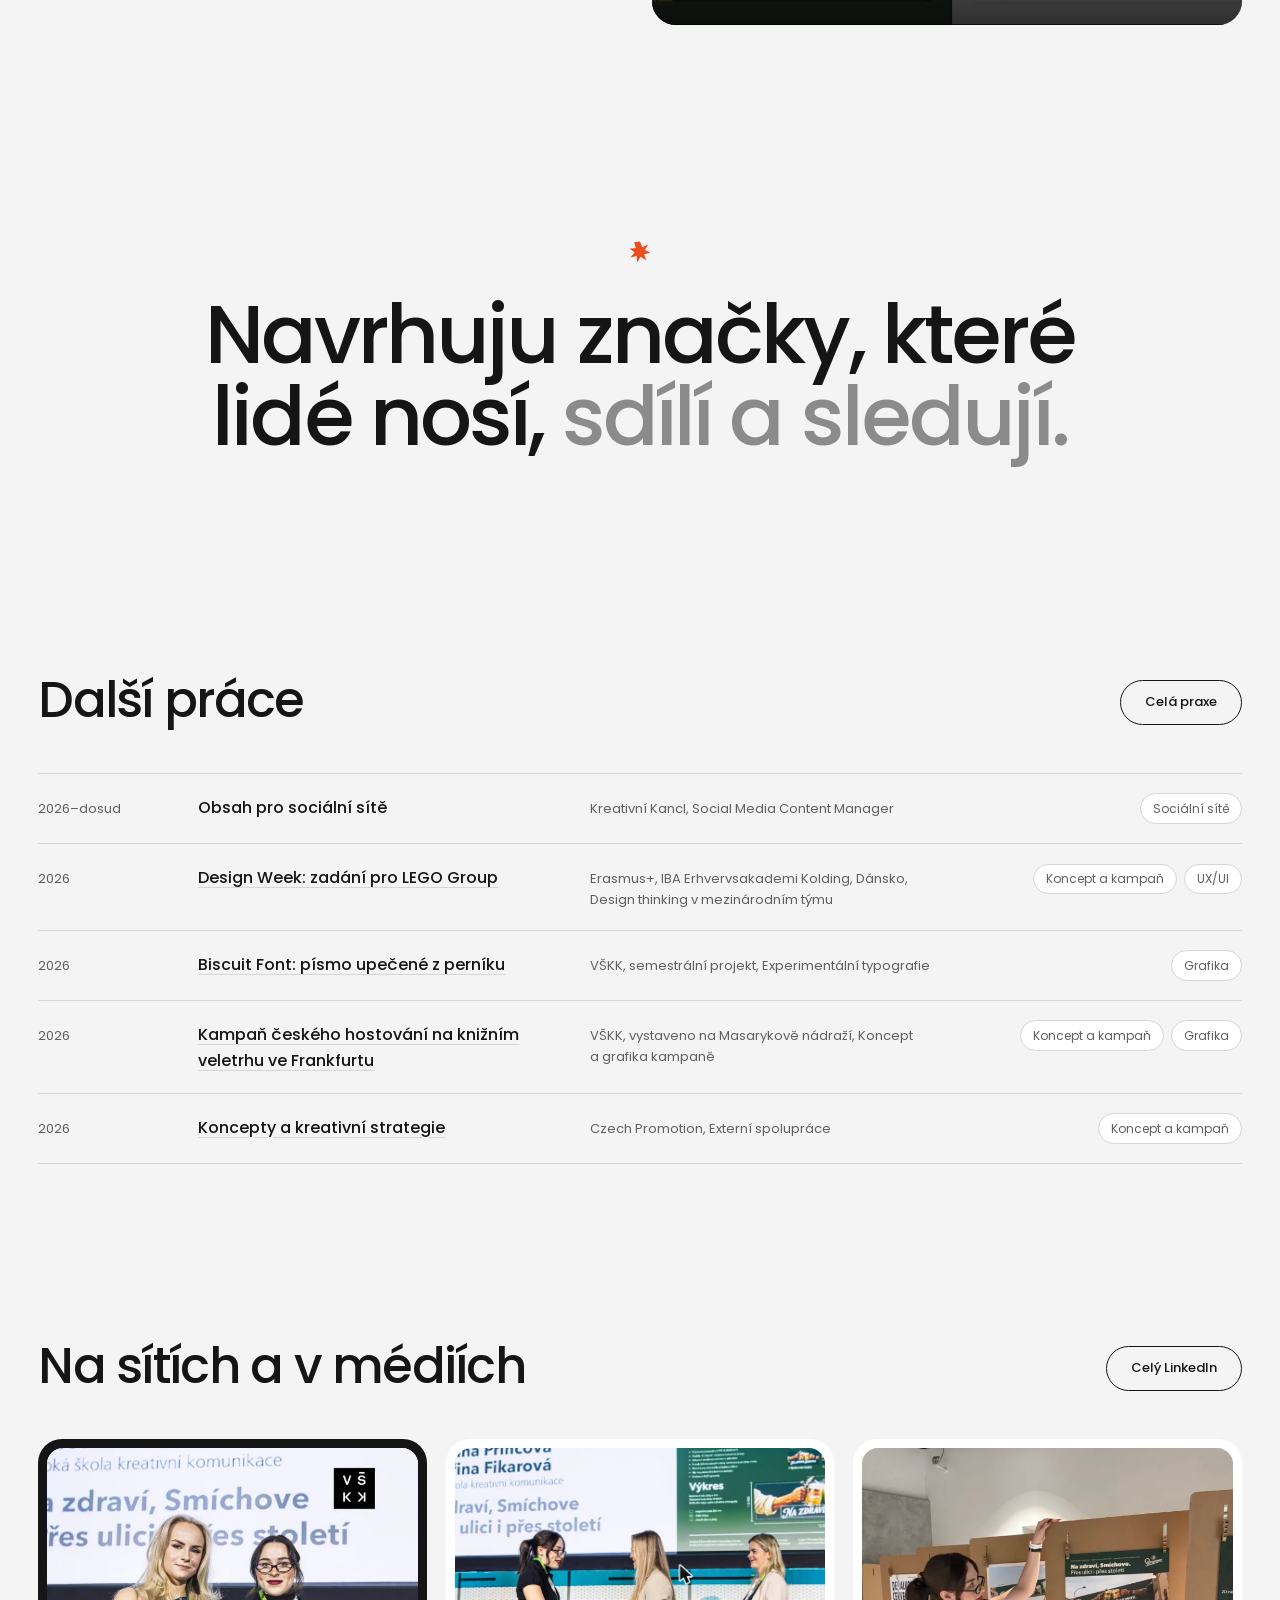
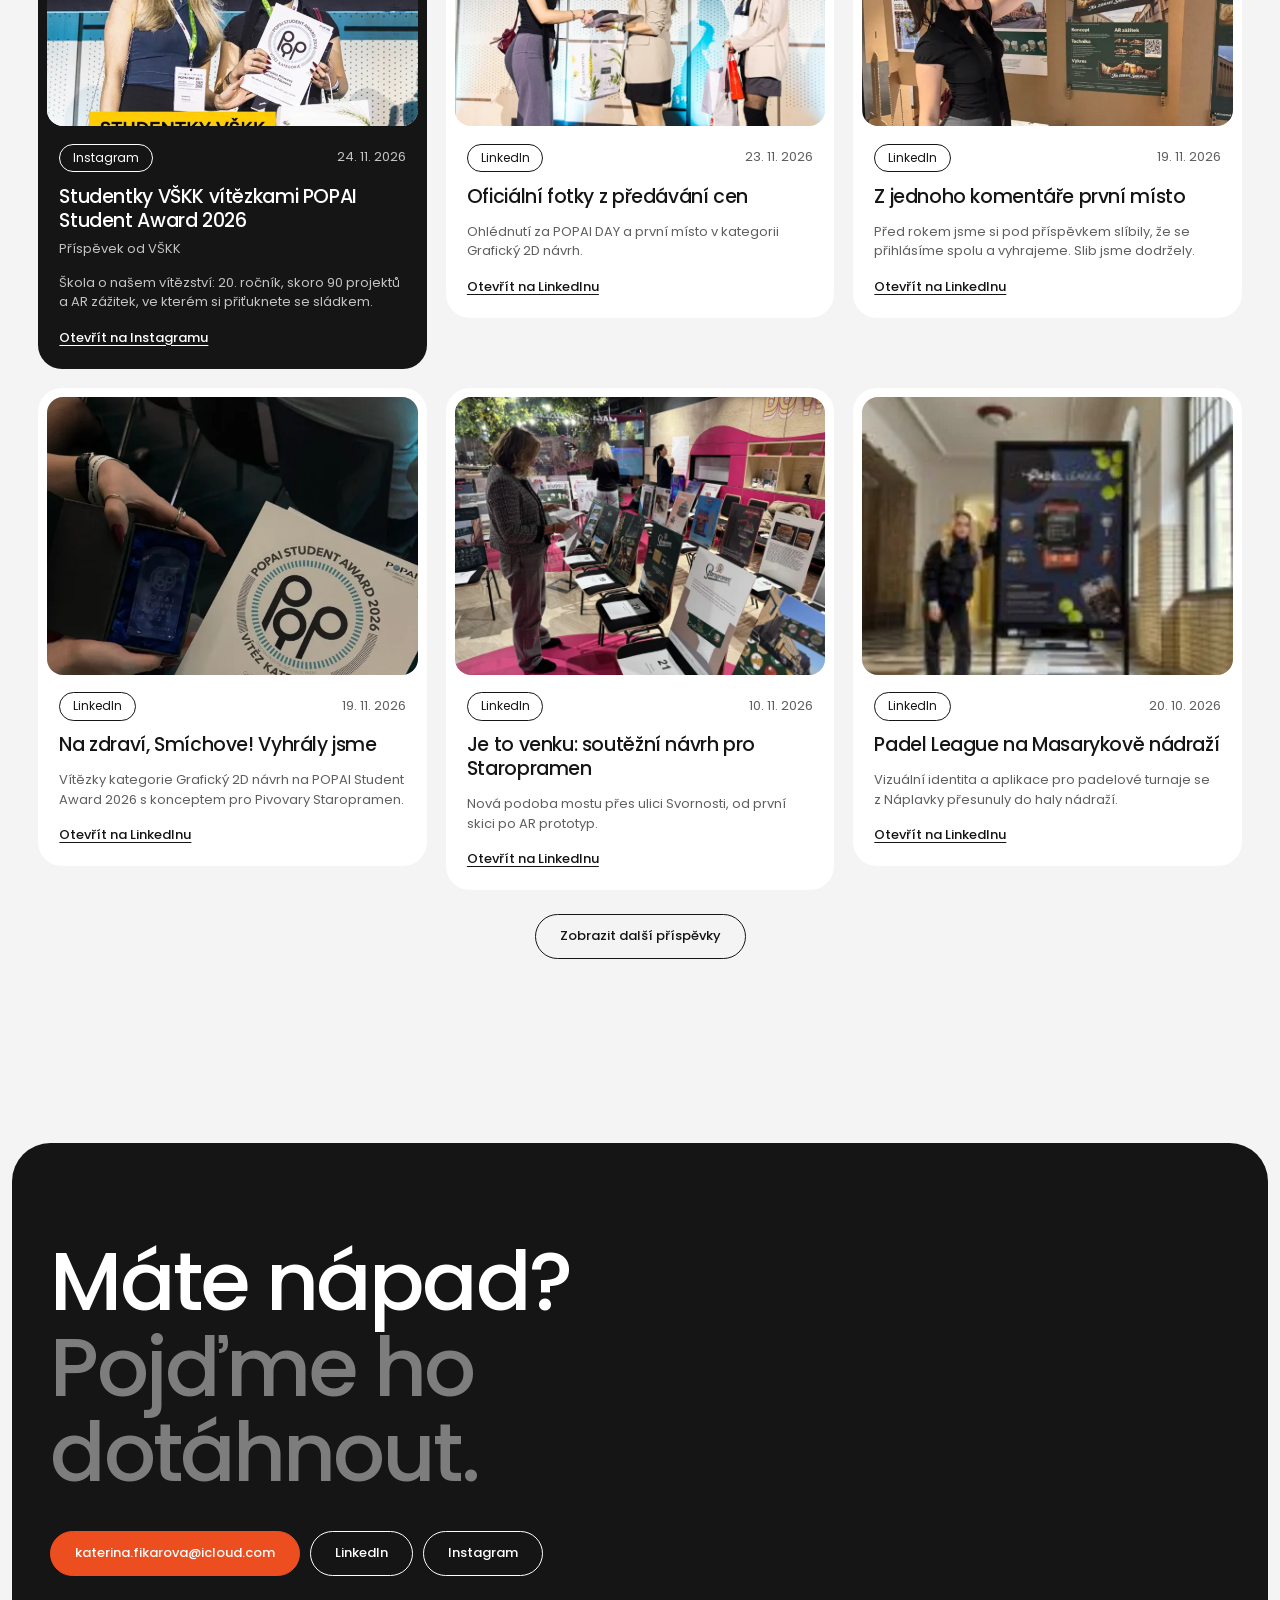
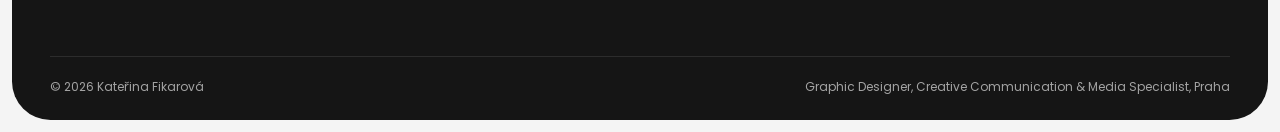
==== commit a8c9acc2: "Anglická verze a přepínač CZ/EN (stránky)" ====
--- a/index.html
+++ b/index.html
@@ -3,10 +3,10 @@
 <head>
   <meta charset="utf-8">
   <meta name="viewport" content="width=device-width, initial-scale=1">
-  <title>Kateřina Fikarová | Portfolio</title>
-  <meta name="description" content="Portfolio Kateřiny Fikarové: grafický design, branding, sociální sítě a UX/UI. Od prvního nápadu po realizaci.">
-  <meta property="og:title" content="Kateřina Fikarová | Portfolio">
-  <meta property="og:description" content="Portfolio Kateřiny Fikarové: grafický design, branding, sociální sítě a UX/UI. Od prvního nápadu po realizaci.">
+  <title data-en="Kateřina Fikarová | Portfolio">Kateřina Fikarová | Portfolio</title>
+  <meta name="description" content="Portfolio Kateřiny Fikarové: grafický design, branding, sociální sítě a UX/UI. Od prvního nápadu po realizaci." data-en-content="Portfolio of Kateřina Fikarová: graphic design, branding, social media and UX/UI. From the first idea to the final result.">
+  <meta property="og:title" content="Kateřina Fikarová | Portfolio" data-en-content="Kateřina Fikarová | Portfolio">
+  <meta property="og:description" content="Portfolio Kateřiny Fikarové: grafický design, branding, sociální sítě a UX/UI. Od prvního nápadu po realizaci." data-en-content="Portfolio of Kateřina Fikarová: graphic design, branding, social media and UX/UI. From the first idea to the final result.">
   <meta property="og:image" content="images/hero.webp">
   <link rel="icon" href="data:image/svg+xml,%3Csvg xmlns='http://www.w3.org/2000/svg' viewBox='0 0 32 32'%3E%3Crect width='32' height='32' rx='16' fill='%23151515'/%3E%3Ctext x='16' y='22' font-family='Arial' font-size='15' font-weight='700' fill='%23fff' text-anchor='middle'%3EKF%3C/text%3E%3C/svg%3E">
   <link rel="preconnect" href="https://fonts.googleapis.com">
@@ -15,24 +15,27 @@
   <link rel="stylesheet" href="css/style.css">
 </head>
 <body>
-  <a class="skip" href="#obsah">Přeskočit na obsah</a>
+  <a class="skip" href="#obsah" data-en="Skip to content">Přeskočit na obsah</a>
 
-  <div class="teaser" role="note" aria-label="Web je ve vývoji">
+  <div class="teaser" role="note" aria-label="Web je ve vývoji" data-en-aria-label="Site in progress">
     <span class="teaser-dot" aria-hidden="true"></span>
     <div class="teaser-track">
-      <p class="teaser-run"><span>Něco se chystá</span><span class="sep" aria-hidden="true"></span><span>Web je zatím ve vývoji</span><span class="sep" aria-hidden="true"></span><span>Brzy přibudou další projekty</span><span class="sep" aria-hidden="true"></span></p>
-      <p class="teaser-run" aria-hidden="true"><span>Něco se chystá</span><span class="sep" aria-hidden="true"></span><span>Web je zatím ve vývoji</span><span class="sep" aria-hidden="true"></span><span>Brzy přibudou další projekty</span><span class="sep" aria-hidden="true"></span></p>
+      <p class="teaser-run" data-en="&lt;span&gt;Something&#x27;s coming&lt;/span&gt;&lt;span class=&quot;sep&quot; aria-hidden=&quot;true&quot;&gt;&lt;/span&gt;&lt;span&gt;Site still in progress&lt;/span&gt;&lt;span class=&quot;sep&quot; aria-hidden=&quot;true&quot;&gt;&lt;/span&gt;&lt;span&gt;More projects soon&lt;/span&gt;&lt;span class=&quot;sep&quot; aria-hidden=&quot;true&quot;&gt;&lt;/span&gt;"><span>Něco se chystá</span><span class="sep" aria-hidden="true"></span><span>Web je zatím ve vývoji</span><span class="sep" aria-hidden="true"></span><span>Brzy přibudou další projekty</span><span class="sep" aria-hidden="true"></span></p>
+      <p class="teaser-run" aria-hidden="true" data-en="&lt;span&gt;Something&#x27;s coming&lt;/span&gt;&lt;span class=&quot;sep&quot; aria-hidden=&quot;true&quot;&gt;&lt;/span&gt;&lt;span&gt;Site still in progress&lt;/span&gt;&lt;span class=&quot;sep&quot; aria-hidden=&quot;true&quot;&gt;&lt;/span&gt;&lt;span&gt;More projects soon&lt;/span&gt;&lt;span class=&quot;sep&quot; aria-hidden=&quot;true&quot;&gt;&lt;/span&gt;"><span>Něco se chystá</span><span class="sep" aria-hidden="true"></span><span>Web je zatím ve vývoji</span><span class="sep" aria-hidden="true"></span><span>Brzy přibudou další projekty</span><span class="sep" aria-hidden="true"></span></p>
     </div>
   </div>
 
   <header class="wrap site-header">
     <a class="logo" href="index.html"><span class="star" aria-hidden="true"></span>Kateřina Fikarová</a>
-    <nav class="nav" aria-label="Hlavní menu">
-      <a href="index.html" aria-current="page">Úvod</a>
-      <a href="projekty.html">Projekty</a>
-      <a href="o-mne.html">O mně</a>
+    <nav class="nav" aria-label="Hlavní menu" data-en-aria-label="Main menu">
+      <a href="index.html" aria-current="page" data-en="Home">Úvod</a>
+      <a href="projekty.html" data-en="Projects">Projekty</a>
+      <a href="o-mne.html" data-en="About">O mně</a>
     </nav>
-    <a class="btn header-cta" href="#kontakt">Napsat mi</a>
+    <div class="header-actions">
+      <button class="lang-switch" type="button" data-lang-switch>EN</button>
+      <a class="btn header-cta" href="#kontakt" data-en="Get in touch">Napsat mi</a>
+    </div>
   </header>
 
   <main id="obsah">
@@ -41,84 +44,84 @@
         <div class="hero-photo" aria-hidden="true"></div>
         <div class="wrap hero-inner">
           <div>
-            <h1>Grafika, branding<span class="faded">a sociální sítě</span></h1>
-            <p class="hero-lede">Jsem grafická designérka a kreativní komunikátorka z Prahy. Navrhuju značky, obsah a kampaně od prvního nápadu po finální realizaci.</p>
-            <a class="btn solid" href="#projekty"><img class="pill-img" src="images/projekty/topgal-x/fotky.webp" alt="">Moje projekty</a>
+            <h1 data-en="Graphics, branding&lt;span class=&quot;faded&quot;&gt;and social media&lt;/span&gt;">Grafika, branding<span class="faded">a sociální sítě</span></h1>
+            <p class="hero-lede" data-en="I&#x27;m a graphic designer and creative communicator based in Prague. I design brands, content and campaigns from the first idea to the final result.">Jsem grafická designérka a kreativní komunikátorka z Prahy. Navrhuju značky, obsah a kampaně od prvního nápadu po finální realizaci.</p>
+            <a class="btn solid" href="#projekty" data-en="&lt;img class=&quot;pill-img&quot; src=&quot;images/projekty/topgal-x/fotky.webp&quot; alt=&quot;&quot;&gt;My projects"><img class="pill-img" src="images/projekty/topgal-x/fotky.webp" alt="">Moje projekty</a>
           </div>
           <a class="hero-card" href="projekt.html?p=na-zdravi-smichove">
             <img src="images/projekty/na-zdravi-smichove/cover.webp" alt="">
-            <span class="pill">Vítěz POPAI 2026</span>
-            <span class="card-text"><strong>Na zdraví, Smíchove</strong><small>Most pro Pivovary Staropramen</small></span>
+            <span class="pill" data-en="POPAI 2026 winner">Vítěz POPAI 2026</span>
+            <span class="card-text" data-en="&lt;strong&gt;Na zdraví, Smíchove&lt;/strong&gt;&lt;small&gt;A bridge for Staropramen Brewery&lt;/small&gt;"><strong>Na zdraví, Smíchove</strong><small>Most pro Pivovary Staropramen</small></span>
           </a>
         </div>
         <p class="giant" aria-hidden="true">fikarová</p>
       </section>
     </div>
 
-    <section class="wrap intro" aria-label="O mně">
-      <p class="intro-text">
+    <section class="wrap intro" aria-label="O mně" data-en-aria-label="About me">
+      <p class="intro-text" data-en="&lt;span class=&quot;star&quot; aria-hidden=&quot;true&quot;&gt;&lt;/span&gt;I love connecting people, brands &lt;img class=&quot;inline-img&quot; src=&quot;images/projekty/padel-league/cover.webp&quot; alt=&quot;&quot;&gt; and visual communication. &lt;span class=&quot;faded&quot;&gt;I like to be there for the whole journey: &lt;img class=&quot;inline-img&quot; src=&quot;images/projekty/na-zdravi-smichove/Katerina-a-Karolina-s-trofeji-a-diplomem.webp&quot; alt=&quot;&quot;&gt; from the first idea to the final result.&lt;/span&gt;">
         <span class="star" aria-hidden="true"></span>Baví mě propojovat lidi, značky <img class="inline-img" src="images/projekty/padel-league/cover.webp" alt=""> a vizuální komunikaci.
         <span class="faded">Jsem tak trochu Ferda mravenec: <img class="inline-img" src="images/projekty/na-zdravi-smichove/Katerina-a-Karolina-s-trofeji-a-diplomem.webp" alt=""> od prvního nápadu až po finální realizaci.</span>
       </p>
-      <p class="intro-note">Studuju grafický a mediální design na VŠKK a pracuju jako Social Media Content Manager v Kreativním Kanclu.</p>
+      <p class="intro-note" data-en="I study graphic and media design at VŠKK (University of Creative Communication) and work as a Social Media Content Manager at Kreativní Kancl.">Studuju grafický a mediální design na VŠKK a pracuju jako Social Media Content Manager v Kreativním Kanclu.</p>
     </section>
 
-    <section class="wrap services" aria-label="Co dělám">
+    <section class="wrap services" aria-label="Co dělám" data-en-aria-label="What I do">
       <div class="service">
         <span class="pill">Branding</span>
-        <div><span class="star" aria-hidden="true"></span><h3>Identity, se kterými se lidé ztotožní</h3><p>Výzkum, strategie, claimy, logo a vizuální systém.</p></div>
+        <div><span class="star" aria-hidden="true"></span><h3 data-en="Identities people identify with">Identity, se kterými se lidé ztotožní</h3><p data-en="Research, strategy, claims, logo and visual system.">Výzkum, strategie, claimy, logo a vizuální systém.</p></div>
       </div>
       <div class="service has-img">
         <img src="images/projekty/padel-league/logo-kurt.webp" alt="">
         <span class="pill">UX/UI</span>
-        <div><span class="star" aria-hidden="true"></span><h3>Aplikace a weby, které dávají smysl</h3><p>Od uživatelské cesty po grafiku, kterou lidé sdílí.</p></div>
+        <div><span class="star" aria-hidden="true"></span><h3 data-en="Apps and websites that make sense">Aplikace a weby, které dávají smysl</h3><p data-en="From the user journey to graphics people share.">Od uživatelské cesty po grafiku, kterou lidé sdílí.</p></div>
       </div>
       <div class="service has-img">
         <img src="images/projekty/ceska-televize/cover.webp" alt="">
-        <span class="pill">Sociální sítě</span>
-        <div><span class="star" aria-hidden="true"></span><h3>Obsah od scénáře po střih</h3><p>Focení, natáčení, střih, copy. A klidně i před kamerou.</p></div>
+        <span class="pill" data-en="Social media">Sociální sítě</span>
+        <div><span class="star" aria-hidden="true"></span><h3 data-en="Content from script to edit">Obsah od scénáře po střih</h3><p data-en="Photos, filming, editing, copy. And in front of the camera, too.">Focení, natáčení, střih, copy. A klidně i před kamerou.</p></div>
       </div>
       <div class="service light">
-        <span class="pill">Koncept</span>
-        <div><span class="star" aria-hidden="true"></span><h3>Kampaně s jedním silným nápadem</h3><p>Nápady, které vydrží roky, ne jednu sezónu.</p></div>
+        <span class="pill" data-en="Concept">Koncept</span>
+        <div><span class="star" aria-hidden="true"></span><h3 data-en="Campaigns built on one strong idea">Kampaně s jedním silným nápadem</h3><p data-en="Ideas that last for years, not one season.">Nápady, které vydrží roky, ne jednu sezónu.</p></div>
       </div>
     </section>
 
     <section class="wrap section" id="projekty" aria-labelledby="vybrane">
       <div class="section-head">
-        <h2 id="vybrane">Vybrané projekty</h2>
-        <a class="btn" href="projekty.html">Všechny projekty</a>
+        <h2 id="vybrane" data-en="Selected projects">Vybrané projekty</h2>
+        <a class="btn" href="projekty.html" data-en="All projects">Všechny projekty</a>
       </div>
       <div class="grid stagger" id="featured"></div>
     </section>
 
     <section class="wrap statement">
       <span class="star" aria-hidden="true"></span>
-      <h2>Navrhuju značky, které lidé nosí,<span class="faded"> sdílí a sledují.</span></h2>
+      <h2 data-en="I design brands people wear,&lt;span class=&quot;faded&quot;&gt; share and follow.&lt;/span&gt;">Navrhuju značky, které lidé nosí,<span class="faded"> sdílí a sledují.</span></h2>
     </section>
 
     <section class="wrap section" aria-labelledby="dalsi">
       <div class="section-head">
-        <h2 id="dalsi">Další práce</h2>
-        <a class="btn" href="o-mne.html">Celá praxe</a>
+        <h2 id="dalsi" data-en="Other work">Další práce</h2>
+        <a class="btn" href="o-mne.html" data-en="Full experience">Celá praxe</a>
       </div>
       <ul class="archive" data-archive></ul>
     </section>
 
     <section class="wrap section" id="na-sitich" aria-labelledby="site">
       <div class="section-head">
-        <h2 id="site">Na sítích<span class="faded"> a v médiích</span></h2>
-        <a class="btn" href="https://www.linkedin.com/in/kate%C5%99ina-fikarov%C3%A1-390323252/recent-activity/all/" target="_blank" rel="noopener">Celý LinkedIn<span class="visually-hidden"> (otevře se v novém okně)</span></a>
+        <h2 id="site" data-en="On social media&lt;span class=&quot;faded&quot;&gt; and in the press&lt;/span&gt;">Na sítích<span class="faded"> a v médiích</span></h2>
+        <a class="btn" href="https://www.linkedin.com/in/kate%C5%99ina-fikarov%C3%A1-390323252/recent-activity/all/" target="_blank" rel="noopener" data-en="Full LinkedIn&lt;span class=&quot;visually-hidden&quot;&gt; (opens in a new window)&lt;/span&gt;">Celý LinkedIn<span class="visually-hidden"> (otevře se v novém okně)</span></a>
       </div>
       <div class="posts" id="posts"></div>
-      <p class="posts-more-wrap"><button class="btn" type="button" id="posts-more">Zobrazit další příspěvky</button></p>
+      <p class="posts-more-wrap"><button class="btn" type="button" id="posts-more" data-en="Show more posts">Zobrazit další příspěvky</button></p>
     </section>
   </main>
 
   <div class="footer-shell" id="kontakt">
     <footer class="site-footer">
       <div class="wrap">
-        <h2>Máte nápad?<span class="faded"> Pojďme ho dotáhnout.</span></h2>
+        <h2 data-en="Got an idea?&lt;span class=&quot;faded&quot;&gt; Let&#x27;s make it happen.&lt;/span&gt;">Máte nápad?<span class="faded"> Pojďme ho dotáhnout.</span></h2>
         <div class="contact-links">
           <a class="btn primary" href="mailto:katerina.fikarova@icloud.com">katerina.fikarova@icloud.com</a>
           <a class="btn" href="https://www.linkedin.com/in/kate%C5%99ina-fikarov%C3%A1-390323252/" target="_blank" rel="noopener">LinkedIn</a>
@@ -129,13 +132,14 @@
         </div>
         <div class="footer-bottom">
           <span>© <span data-year></span> Kateřina Fikarová</span>
-          <span>Graphic Designer, Creative Communication &amp; Media Specialist, Praha</span>
+          <span data-en="Graphic Designer, Creative Communication &amp;amp; Media Specialist, Prague">Graphic Designer, Creative Communication &amp; Media Specialist, Praha</span>
         </div>
       </div>
     </footer>
   </div>
 
   <script src="js/projects.js"></script>
+  <script src="js/en.js"></script>
   <script src="js/site.js"></script>
 </body>
 </html>
--- a/css/style.css
+++ b/css/style.css
@@ -91,6 +91,7 @@
   content: ""; position: absolute; left: 50%; bottom: -4px; width: 4px; height: 4px; margin-left: -2px; border-radius: 50%; background: var(--ink);
 }
 .header-cta { justify-self: end; }
+.header-actions { justify-self: end; }
 
 /* =========================================================
    Tlačítka a pilulky
@@ -501,6 +502,65 @@
   .service p { display: none; }
 }
 
+/* Přepínač jazyka */
+.header-actions { display: flex; align-items: center; gap: .5rem; }
+.lang-switch {
+  font: inherit; font-size: var(--step--1); font-weight: 500; line-height: 1;
+  width: 2.9rem; height: 2.9rem; border-radius: 50%;
+  border: 1.5px solid var(--ink); background: transparent; color: var(--ink); cursor: pointer;
+}
+.lang-switch:hover { background: var(--ink); color: var(--white); }
+.lang-switch:focus-visible, .btn:focus-visible { outline: 2px solid var(--accent); outline-offset: 3px; }
+
+/* =========================================================
+   Příspěvky na sítích a odkazy u projektů
+   ========================================================= */
+.visually-hidden { position: absolute; width: 1px; height: 1px; overflow: hidden; clip: rect(0 0 0 0); white-space: nowrap; }
+
+.posts { display: grid; grid-template-columns: repeat(3, 1fr); gap: clamp(.75rem, 1.5vw, 1.25rem); align-items: start; }
+.post {
+  display: flex; flex-direction: column;
+  border-radius: var(--r-lg); background: var(--white); color: var(--ink);
+  text-decoration: none; border: 1.5px solid transparent; overflow: hidden;
+  transition: border-color .2s, transform .2s;
+}
+.post[hidden] { display: none; }
+.post:hover { color: var(--ink); border-color: var(--ink); transform: translateY(-2px); }
+.post:hover .post-img img { transform: scale(1.03); }
+.post:focus-visible { outline: 2px solid var(--accent); outline-offset: 3px; }
+.post-instagram { background: var(--card-dark); color: var(--white); }
+.post-instagram:hover { color: var(--white); border-color: var(--accent); }
+.post-img { aspect-ratio: 4 / 3; overflow: hidden; background: var(--panel); margin: .5rem .5rem 0; border-radius: calc(var(--r-lg) - .5rem); }
+.post-img img { width: 100%; height: 100%; object-fit: cover; object-position: center 30%; transition: transform .4s; }
+.post-body { display: flex; flex-direction: column; gap: .8rem; padding: 1.1rem 1.25rem 1.2rem; flex: 1; }
+.post-meta { display: flex; align-items: center; justify-content: space-between; gap: .75rem; font-size: var(--step--1); }
+.post-meta time { color: var(--muted); font-variant-numeric: tabular-nums; }
+.post h3 { font-size: var(--step-1); font-weight: 500; letter-spacing: -0.02em; line-height: 1.25; }
+.post-by { font-size: var(--step--1); color: var(--muted); margin-top: -.4rem; }
+.post-text { font-size: var(--step--1); line-height: 1.5; color: var(--muted); }
+.post.post-instagram .post-meta time, .post.post-instagram .post-text, .post.post-instagram .post-by { color: #c4c4c4; }
+.post-open { margin-top: auto; padding-top: .2rem; font-size: var(--step--1); font-weight: 500; text-decoration: underline; text-underline-offset: .22em; text-decoration-thickness: 1px; }
+.posts-more-wrap { margin: 1.5rem 0 0; max-width: none; text-align: center; }
+
+.mentions { padding-bottom: clamp(3rem, 7vw, 5rem); }
+.mentions h2 { font-size: var(--step-3); margin-bottom: 1.5rem; }
+.link-list { list-style: none; margin: 0 0 1.5rem; padding: 0; display: flex; flex-wrap: wrap; gap: .6rem; }
+.link-list .btn.primary { background: var(--ink); color: var(--white); }
+.link-list .btn.primary:hover { background: var(--accent); border-color: var(--accent); }
+
+.archive .title a { text-decoration: underline; text-decoration-color: var(--line); }
+.archive .title a:hover { text-decoration-color: currentColor; }
+
+@media (max-width: 980px) { .posts { grid-template-columns: repeat(2, 1fr); } }
+@media (max-width: 560px) { .posts { grid-template-columns: 1fr; } }
+
+@media (max-width: 480px) {
+  .logo { white-space: nowrap; font-size: .9rem; }
+  .header-actions { gap: .35rem; }
+  .header-cta { padding: .6rem 1rem; }
+  .lang-switch { width: 2.5rem; height: 2.5rem; }
+}
+
 /* ---------- Pruh „Něco se chystá“ (smaž blok .teaser v HTML, až bude web hotový) ---------- */
 .teaser {
   display: flex; align-items: center; gap: .9rem;
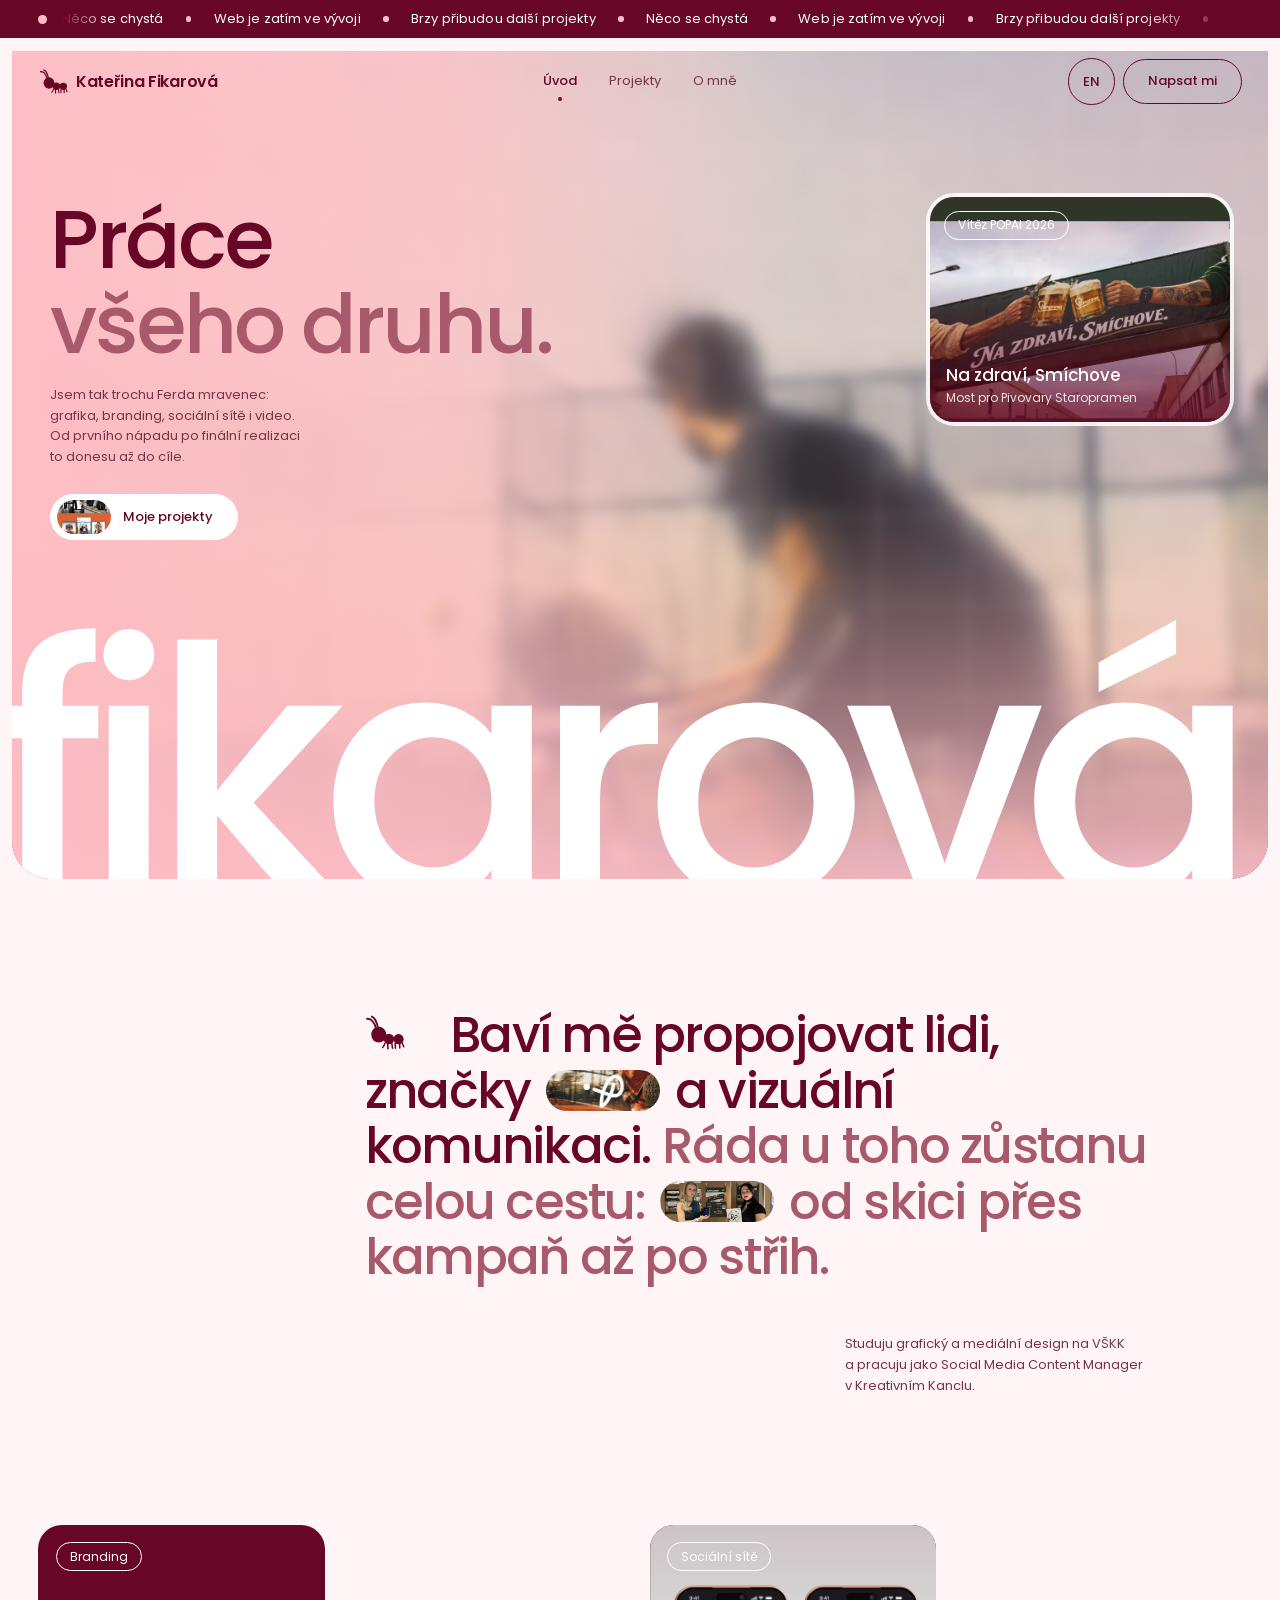
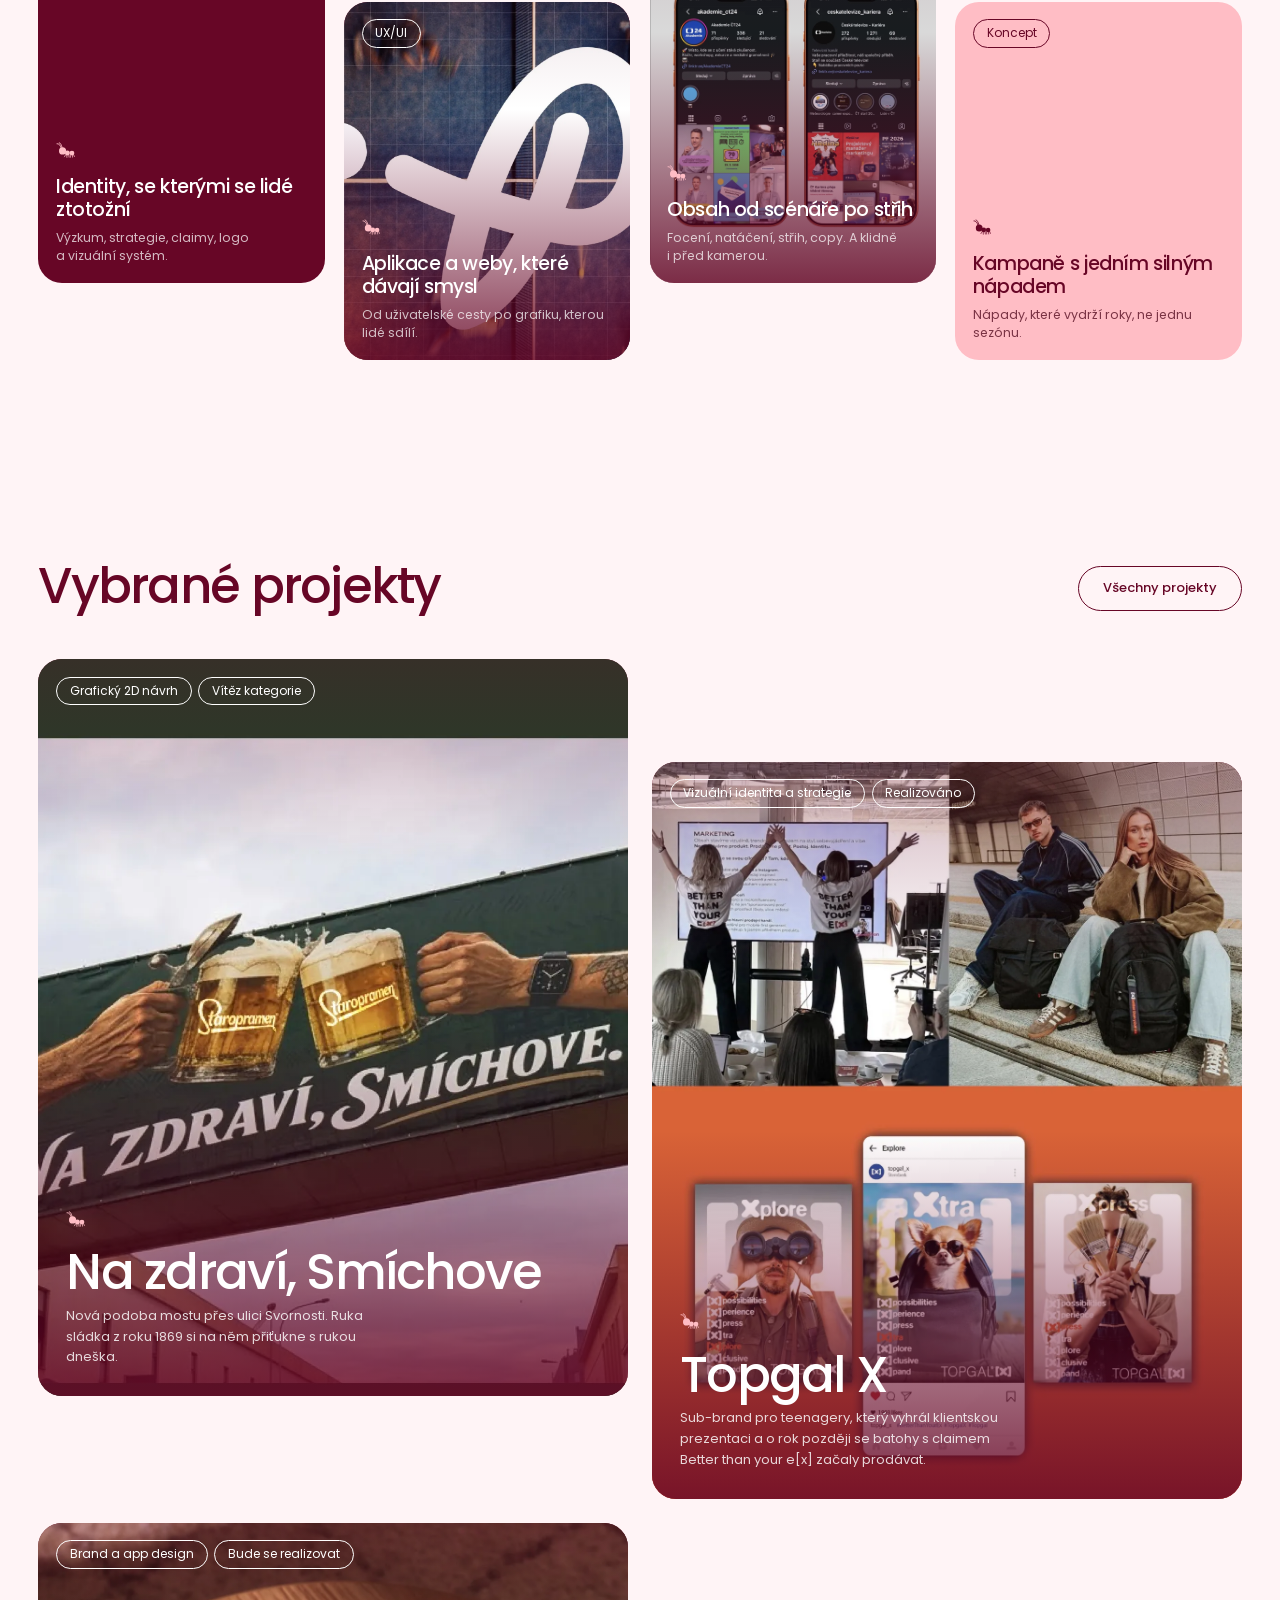
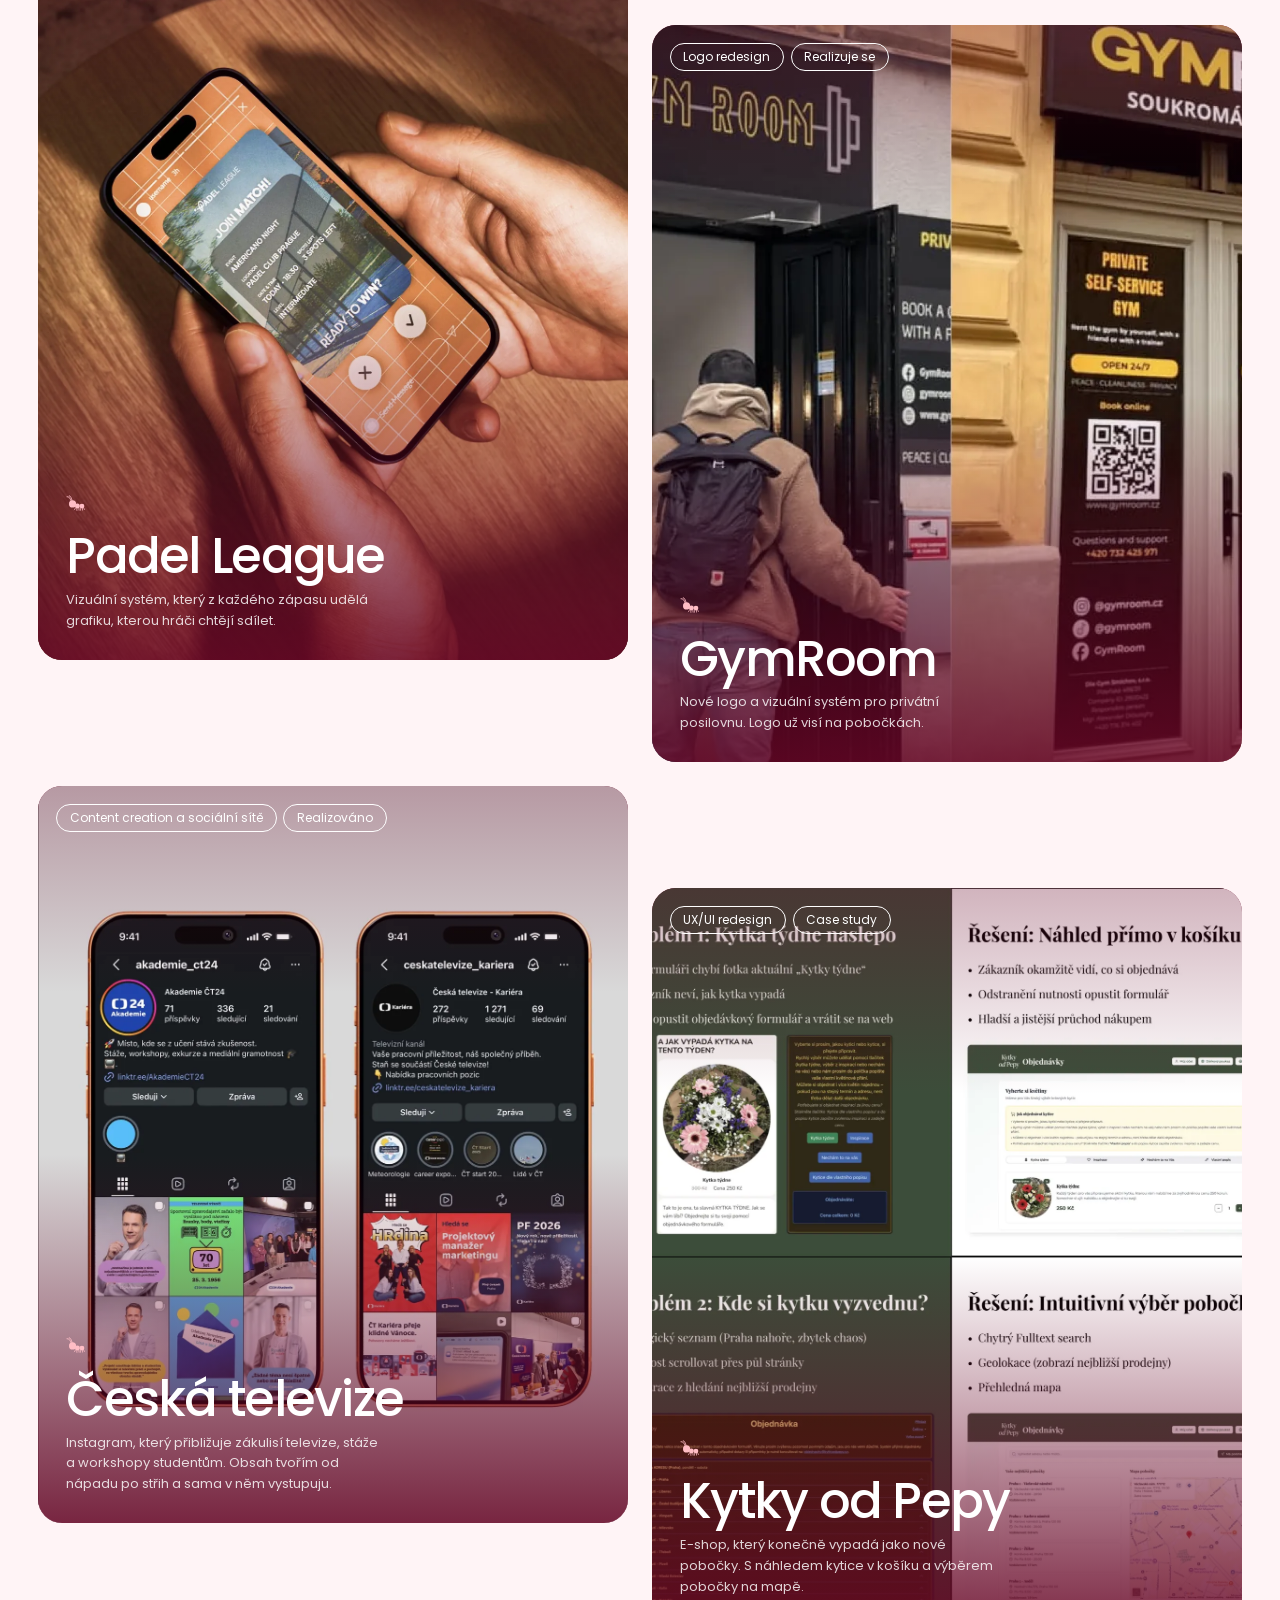
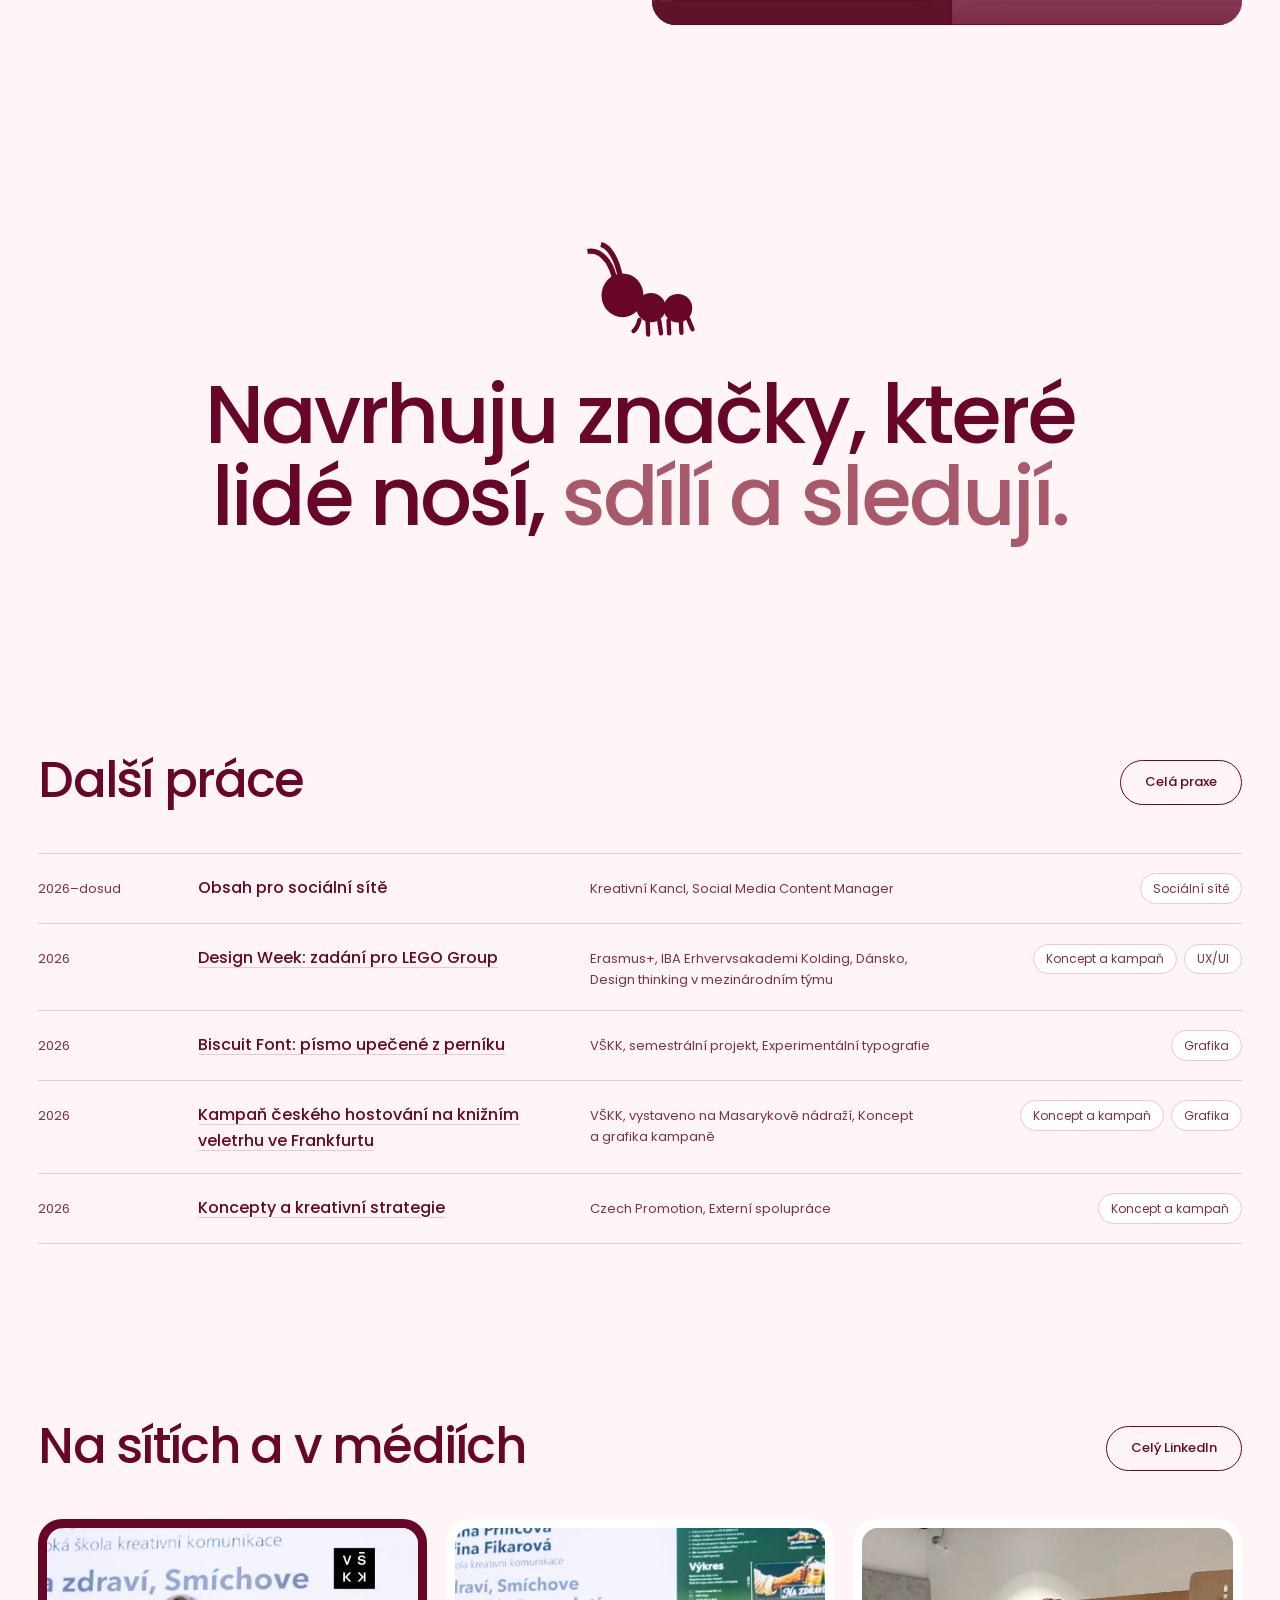
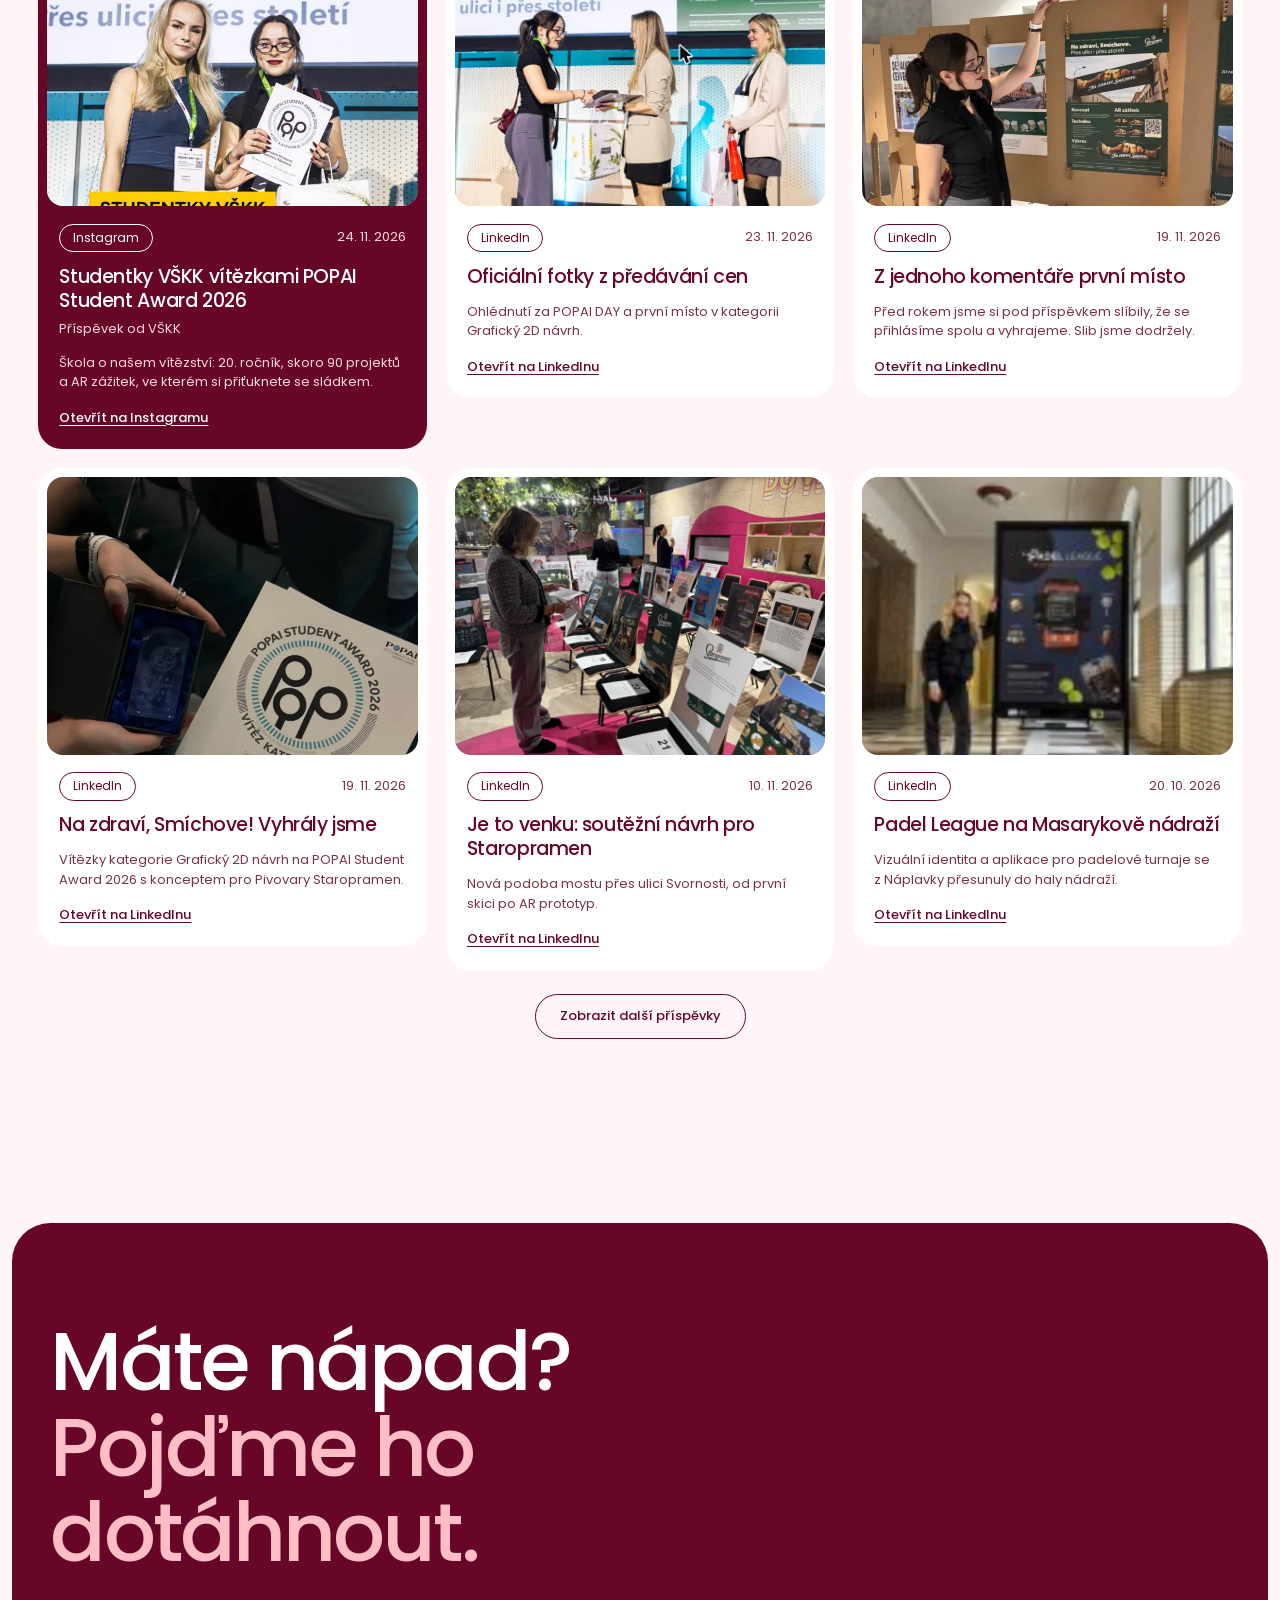
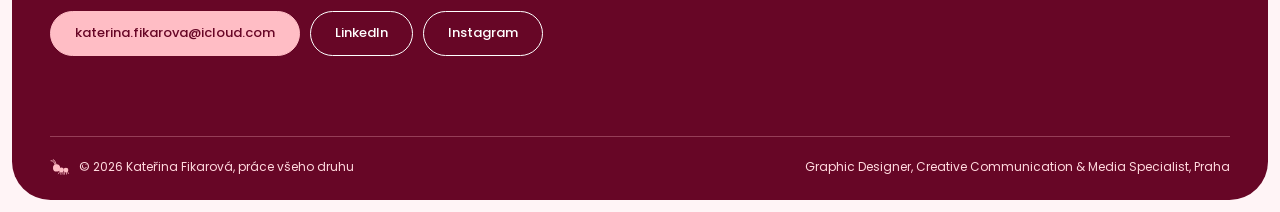
==== commit a505f23c: "Práce všeho druhu: nový úvod, mravenček v logu a patičce" ====
--- a/index.html
+++ b/index.html
@@ -8,7 +8,8 @@
   <meta property="og:title" content="Kateřina Fikarová | Portfolio" data-en-content="Kateřina Fikarová | Portfolio">
   <meta property="og:description" content="Portfolio Kateřiny Fikarové: grafický design, branding, sociální sítě a UX/UI. Od prvního nápadu po realizaci." data-en-content="Portfolio of Kateřina Fikarová: graphic design, branding, social media and UX/UI. From the first idea to the final result.">
   <meta property="og:image" content="images/hero.webp">
-  <link rel="icon" href="data:image/svg+xml,%3Csvg xmlns='http://www.w3.org/2000/svg' viewBox='0 0 32 32'%3E%3Crect width='32' height='32' rx='16' fill='%23151515'/%3E%3Ctext x='16' y='22' font-family='Arial' font-size='15' font-weight='700' fill='%23fff' text-anchor='middle'%3EKF%3C/text%3E%3C/svg%3E">
+  <meta name="theme-color" content="#ffbdc5">
+  <link rel="icon" href="images/favicon.svg" type="image/svg+xml">
   <link rel="preconnect" href="https://fonts.googleapis.com">
   <link rel="preconnect" href="https://fonts.gstatic.com" crossorigin>
   <link href="https://fonts.googleapis.com/css2?family=Poppins:wght@300;400;500;600&display=swap" rel="stylesheet">
@@ -44,8 +45,8 @@
         <div class="hero-photo" aria-hidden="true"></div>
         <div class="wrap hero-inner">
           <div>
-            <h1 data-en="Graphics, branding&lt;span class=&quot;faded&quot;&gt;and social media&lt;/span&gt;">Grafika, branding<span class="faded">a sociální sítě</span></h1>
-            <p class="hero-lede" data-en="I&#x27;m a graphic designer and creative communicator based in Prague. I design brands, content and campaigns from the first idea to the final result.">Jsem grafická designérka a kreativní komunikátorka z Prahy. Navrhuju značky, obsah a kampaně od prvního nápadu po finální realizaci.</p>
+            <h1 data-en="Work of&lt;span class=&quot;faded&quot;&gt;every kind.&lt;/span&gt;">Práce<span class="faded">všeho druhu.</span></h1>
+            <p class="hero-lede" data-en="I&#x27;m a bit of a worker ant: graphic design, branding, social media and video. From the first idea to the final result, I&#x27;ll carry it all the way.">Jsem tak trochu Ferda mravenec: grafika, branding, sociální sítě i video. Od prvního nápadu po finální realizaci to donesu až do cíle.</p>
             <a class="btn solid" href="#projekty" data-en="&lt;img class=&quot;pill-img&quot; src=&quot;images/projekty/topgal-x/fotky.webp&quot; alt=&quot;&quot;&gt;My projects"><img class="pill-img" src="images/projekty/topgal-x/fotky.webp" alt="">Moje projekty</a>
           </div>
           <a class="hero-card" href="projekt.html?p=na-zdravi-smichove">
@@ -59,9 +60,9 @@
     </div>
 
     <section class="wrap intro" aria-label="O mně" data-en-aria-label="About me">
-      <p class="intro-text" data-en="&lt;span class=&quot;star&quot; aria-hidden=&quot;true&quot;&gt;&lt;/span&gt;I love connecting people, brands &lt;img class=&quot;inline-img&quot; src=&quot;images/projekty/padel-league/cover.webp&quot; alt=&quot;&quot;&gt; and visual communication. &lt;span class=&quot;faded&quot;&gt;I like to be there for the whole journey: &lt;img class=&quot;inline-img&quot; src=&quot;images/projekty/na-zdravi-smichove/Katerina-a-Karolina-s-trofeji-a-diplomem.webp&quot; alt=&quot;&quot;&gt; from the first idea to the final result.&lt;/span&gt;">
+      <p class="intro-text" data-en="&lt;span class=&quot;star&quot; aria-hidden=&quot;true&quot;&gt;&lt;/span&gt;I love connecting people, brands &lt;img class=&quot;inline-img&quot; src=&quot;images/projekty/padel-league/cover.webp&quot; alt=&quot;&quot;&gt; and visual communication. &lt;span class=&quot;faded&quot;&gt;I like to stay for the whole journey: &lt;img class=&quot;inline-img&quot; src=&quot;images/projekty/na-zdravi-smichove/Katerina-a-Karolina-s-trofeji-a-diplomem.webp&quot; alt=&quot;&quot;&gt; from the sketch through the campaign to the final cut.&lt;/span&gt;">
         <span class="star" aria-hidden="true"></span>Baví mě propojovat lidi, značky <img class="inline-img" src="images/projekty/padel-league/cover.webp" alt=""> a vizuální komunikaci.
-        <span class="faded">Jsem tak trochu Ferda mravenec: <img class="inline-img" src="images/projekty/na-zdravi-smichove/Katerina-a-Karolina-s-trofeji-a-diplomem.webp" alt=""> od prvního nápadu až po finální realizaci.</span>
+        <span class="faded">Ráda u toho zůstanu celou cestu: <img class="inline-img" src="images/projekty/na-zdravi-smichove/Katerina-a-Karolina-s-trofeji-a-diplomem.webp" alt=""> od skici přes kampaň až po střih.</span>
       </p>
       <p class="intro-note" data-en="I study graphic and media design at VŠKK (University of Creative Communication) and work as a Social Media Content Manager at Kreativní Kancl.">Studuju grafický a mediální design na VŠKK a pracuju jako Social Media Content Manager v Kreativním Kanclu.</p>
     </section>
@@ -131,7 +132,7 @@
           -->
         </div>
         <div class="footer-bottom">
-          <span>© <span data-year></span> Kateřina Fikarová</span>
+          <span class="footer-sign" data-en="&lt;span class=&quot;star&quot; aria-hidden=&quot;true&quot;&gt;&lt;/span&gt;&lt;span&gt;© &lt;span data-year&gt;&lt;/span&gt; Kateřina Fikarová, work of every kind&lt;/span&gt;"><span class="star" aria-hidden="true"></span><span>© <span data-year></span> Kateřina Fikarová, práce všeho druhu</span></span>
           <span data-en="Graphic Designer, Creative Communication &amp;amp; Media Specialist, Prague">Graphic Designer, Creative Communication &amp; Media Specialist, Praha</span>
         </div>
       </div>
--- a/css/style.css
+++ b/css/style.css
@@ -2,14 +2,19 @@
    Barvy a písmo — změnou hodnot tady se změní celý web
    ========================================================= */
 :root {
-  --bg: #f4f4f4;
-  --panel: #e7e7e7;
-  --card-dark: #151515;
-  --ink: #151515;
-  --muted: #5f5f5f;      /* menší šedý text (kontrast AA) */
-  --faded: #8b8b8b;      /* velký šedý text v nadpisech */
-  --line: #d6d6d6;
-  --accent: #ec4e20;     /* oranžová z Topgalu a Padel League */
+  /* Identita: Ferda mravenec, práce všeho druhu. Claret + Pink */
+  --claret: #670626;
+  --pink: #ffbdc5;
+
+  --bg: #fff4f6;         /* světle růžový papír */
+  --panel: var(--pink);  /* úvodní panel, světlé karty */
+  --card-dark: var(--claret);
+  --ink: var(--claret);  /* text */
+  --muted: #7a3344;      /* menší text (kontrast AA i na růžové) */
+  --faded: #a85a6c;      /* velký světlejší text v nadpisech */
+  --line: #f1c6ce;
+  --accent: var(--claret);
+  --on-dark: #ffd9de;    /* tlumený text na bordó */
   --white: #ffffff;
 
   --font: "Poppins", system-ui, sans-serif;
@@ -55,10 +60,12 @@
 .skip:focus { left: 1rem; top: 1rem; z-index: 50; background: var(--ink); color: #fff; padding: .5rem 1rem; border-radius: 99px; }
 
 .star {
+  /* mraveneček (images/mravenec.svg) — barvu bere z background */
   display: inline-block;
-  width: .9rem; height: .9rem;
+  width: 1.16rem; height: 1rem;
   background: var(--accent);
-  clip-path: polygon(50% 0, 61% 28%, 90% 15%, 74% 42%, 100% 55%, 70% 62%, 80% 92%, 54% 74%, 36% 100%, 34% 70%, 4% 78%, 24% 54%, 0 34%, 30% 33%, 22% 4%);
+  -webkit-mask: url("../images/mravenec.svg") center / contain no-repeat;
+  mask: url("../images/mravenec.svg") center / contain no-repeat;
   flex: none;
 }
 
@@ -159,8 +166,8 @@
   inset: 0;
   z-index: -1;
   background:
-    linear-gradient(90deg, rgba(231,231,231,.96) 0%, rgba(231,231,231,.75) 34%, rgba(231,231,231,.15) 62%, rgba(231,231,231,.3) 100%),
-    linear-gradient(0deg, rgba(231,231,231,.9) 0%, rgba(231,231,231,0) 45%);
+    linear-gradient(90deg, rgba(255,189,197,.96) 0%, rgba(255,189,197,.75) 34%, rgba(255,189,197,.15) 62%, rgba(255,189,197,.3) 100%),
+    linear-gradient(0deg, rgba(255,189,197,.9) 0%, rgba(255,189,197,0) 45%);
 }
 .hero-inner {
   flex: 1;
@@ -186,7 +193,7 @@
   box-shadow: 0 0 0 4px rgba(255,255,255,.85);
 }
 .hero-card img { width: 100%; height: 100%; object-fit: cover; }
-.hero-card::after { content: ""; position: absolute; inset: 0; background: linear-gradient(180deg, rgba(0,0,0,.25), rgba(0,0,0,0) 35%, rgba(0,0,0,.75)); }
+.hero-card::after { content: ""; position: absolute; inset: 0; background: linear-gradient(180deg, rgba(103,6,38,.25), rgba(103,6,38,0) 35%, rgba(103,6,38,.8)); }
 .hero-card .pill { position: absolute; top: .9rem; left: .9rem; z-index: 1; }
 .hero-card .card-text { position: absolute; left: 1rem; right: 1rem; bottom: .9rem; z-index: 1; line-height: 1.3; }
 .hero-card strong { display: block; font-weight: 500; font-size: 1.05rem; }
@@ -219,7 +226,10 @@
   margin-right: clamp(0rem, 6vw, 6rem);
 }
 .intro-text .faded { color: var(--faded); }
-.intro-text .star { width: .45em; height: .45em; vertical-align: .35em; margin-right: 1.4em; }
+.logo .star { width: 1.85rem; height: 1.6rem; }
+.card .star, .service .star, .hero-card .star { background: var(--pink); }
+.service.light .star { background: var(--claret); }
+.intro-text .star { width: .82em; height: .7em; vertical-align: .05em; margin-right: .9em; }
 .inline-img {
   display: inline-block;
   width: 2.3em;
@@ -256,7 +266,7 @@
 }
 .service:nth-child(even) { margin-top: clamp(2rem, 6vw, 5rem); }
 .service img { position: absolute; inset: 0; width: 100%; height: 100%; object-fit: cover; z-index: -2; }
-.service.has-img::after { content: ""; position: absolute; inset: 0; z-index: -1; background: linear-gradient(180deg, rgba(0,0,0,.1), rgba(0,0,0,0) 30%, rgba(0,0,0,.78)); }
+.service.has-img::after { content: ""; position: absolute; inset: 0; z-index: -1; background: linear-gradient(180deg, rgba(103,6,38,.1), rgba(103,6,38,0) 30%, rgba(103,6,38,.82)); }
 .service.light { background: var(--panel); color: var(--ink); }
 .service .pill { align-self: flex-start; }
 .service h3 { font-size: var(--step-1); font-weight: 500; letter-spacing: -0.02em; line-height: 1.2; margin-top: .6rem; }
@@ -278,7 +288,7 @@
 .section-head h2 { font-size: var(--step-3); }
 
 .statement { text-align: center; padding-block: clamp(4rem, 10vw, 8rem); }
-.statement .star { margin-bottom: 1.5rem; width: 1.3rem; height: 1.3rem; }
+.statement .star { margin-bottom: 1.75rem; width: clamp(4.5rem, 9vw, 7rem); height: clamp(3.9rem, 7.8vw, 6.05rem); }
 .statement h2 { font-size: var(--step-4); line-height: 1; max-width: 18ch; margin-inline: auto; }
 .statement .faded { color: var(--faded); }
 
@@ -305,7 +315,7 @@
   isolation: isolate;
 }
 .card img { position: absolute; inset: 0; width: 100%; height: 100%; object-fit: cover; z-index: -2; transition: transform .6s cubic-bezier(.2,.7,.2,1); }
-.card::after { content: ""; position: absolute; inset: 0; z-index: -1; background: linear-gradient(180deg, rgba(0,0,0,.28), rgba(0,0,0,0) 28%, rgba(0,0,0,0) 50%, rgba(0,0,0,.82)); }
+.card::after { content: ""; position: absolute; inset: 0; z-index: -1; background: linear-gradient(180deg, rgba(103,6,38,.3), rgba(103,6,38,0) 28%, rgba(103,6,38,0) 50%, rgba(103,6,38,.85)); }
 .card:hover { color: var(--white); }
 .card:hover img { transform: scale(1.035); }
 .card-top { position: absolute; top: 1.1rem; left: 1.1rem; right: 1.1rem; display: flex; gap: .4rem; flex-wrap: wrap; }
@@ -357,7 +367,7 @@
 .project-hero { padding-block: clamp(2rem, 6vw, 4rem) 0; }
 .back { display: inline-flex; margin-bottom: 2rem; }
 .project-hero .meta-line { display: flex; flex-wrap: wrap; gap: .5rem; align-items: center; margin-bottom: 1.5rem; }
-.project-hero .meta-line .pill.accent { color: var(--accent); }
+.project-hero .meta-line .pill.accent { background: var(--claret); border-color: var(--claret); color: var(--pink); }
 .project-hero h1 { font-size: var(--step-4); max-width: 14ch; }
 .project-hero .subtitle { font-size: var(--step-3); letter-spacing: -0.035em; line-height: 1.1; color: var(--faded); font-weight: 500; margin-top: .25rem; max-width: 22ch; }
 
@@ -429,7 +439,7 @@
 .skill-list li { padding: .5rem 1.1rem; border-radius: 999px; background: var(--white); border: 1px solid var(--line); font-size: var(--step--1); }
 .plain-list { list-style: none; padding: 0; margin: 0; display: grid; gap: 1.25rem; }
 .plain-list li { display: grid; grid-template-columns: auto 1fr; gap: .9rem; font-size: var(--step--1); color: var(--muted); }
-.plain-list li .star { margin-top: .35rem; }
+.plain-list li .star { margin-top: .3rem; width: 1.04rem; height: .9rem; }
 .plain-list strong { display: block; color: var(--ink); font-weight: 500; font-size: var(--step-0); }
 
 /* =========================================================
@@ -444,11 +454,14 @@
   overflow: hidden;
 }
 .site-footer h2 { font-size: var(--step-4); max-width: 13ch; }
-.site-footer h2 .faded { color: #7d7d7d; }
+.footer-sign { display: inline-flex; align-items: center; gap: .6rem; }
+.site-footer .star { background: var(--pink); }
+.site-footer h2 .faded { color: var(--pink); }
+.site-footer :focus-visible { outline-color: var(--pink); }
 .contact-links { display: flex; flex-wrap: wrap; gap: .6rem; margin-top: 2.25rem; }
 .site-footer .btn { border-color: var(--white); color: var(--white); }
 .site-footer .btn:hover { background: var(--white); color: var(--ink); }
-.site-footer .btn.primary { background: var(--accent); border-color: var(--accent); }
+.site-footer .btn.primary { background: var(--pink); border-color: var(--pink); color: var(--claret); }
 .site-footer .btn.primary:hover { background: var(--white); border-color: var(--white); color: var(--ink); }
 .footer-bottom {
   display: flex;
@@ -457,8 +470,8 @@
   flex-wrap: wrap;
   margin-top: clamp(3rem, 8vw, 5rem);
   padding-top: 1.25rem;
-  border-top: 1px solid #2c2c2c;
-  color: #a3a3a3;
+  border-top: 1px solid rgba(255,189,197,.3);
+  color: var(--on-dark);
   font-size: .75rem;
 }
 
@@ -481,7 +494,7 @@
   .hero { margin-top: -7rem; padding-top: 7rem; min-height: 0; }
   .hero-inner { flex-direction: column; padding-top: 1.5rem; }
   .hero-card { width: 100%; max-width: 360px; aspect-ratio: 16 / 9; }
-  .hero::before { background: linear-gradient(180deg, rgba(231,231,231,.92) 0%, rgba(231,231,231,.7) 45%, rgba(231,231,231,.35) 100%); }
+  .hero::before { background: linear-gradient(180deg, rgba(255,189,197,.92) 0%, rgba(255,189,197,.7) 45%, rgba(255,189,197,.35) 100%); }
   .giant { margin-top: 2rem; }
 
   .intro-text, .intro-note { margin-right: 0; }
@@ -529,7 +542,7 @@
 .post:hover .post-img img { transform: scale(1.03); }
 .post:focus-visible { outline: 2px solid var(--accent); outline-offset: 3px; }
 .post-instagram { background: var(--card-dark); color: var(--white); }
-.post-instagram:hover { color: var(--white); border-color: var(--accent); }
+.post-instagram:hover { color: var(--white); border-color: var(--pink); }
 .post-img { aspect-ratio: 4 / 3; overflow: hidden; background: var(--panel); margin: .5rem .5rem 0; border-radius: calc(var(--r-lg) - .5rem); }
 .post-img img { width: 100%; height: 100%; object-fit: cover; object-position: center 30%; transition: transform .4s; }
 .post-body { display: flex; flex-direction: column; gap: .8rem; padding: 1.1rem 1.25rem 1.2rem; flex: 1; }
@@ -538,7 +551,7 @@
 .post h3 { font-size: var(--step-1); font-weight: 500; letter-spacing: -0.02em; line-height: 1.25; }
 .post-by { font-size: var(--step--1); color: var(--muted); margin-top: -.4rem; }
 .post-text { font-size: var(--step--1); line-height: 1.5; color: var(--muted); }
-.post.post-instagram .post-meta time, .post.post-instagram .post-text, .post.post-instagram .post-by { color: #c4c4c4; }
+.post.post-instagram .post-meta time, .post.post-instagram .post-text, .post.post-instagram .post-by { color: var(--on-dark); }
 .post-open { margin-top: auto; padding-top: .2rem; font-size: var(--step--1); font-weight: 500; text-decoration: underline; text-underline-offset: .22em; text-decoration-thickness: 1px; }
 .posts-more-wrap { margin: 1.5rem 0 0; max-width: none; text-align: center; }
 
@@ -546,7 +559,7 @@
 .mentions h2 { font-size: var(--step-3); margin-bottom: 1.5rem; }
 .link-list { list-style: none; margin: 0 0 1.5rem; padding: 0; display: flex; flex-wrap: wrap; gap: .6rem; }
 .link-list .btn.primary { background: var(--ink); color: var(--white); }
-.link-list .btn.primary:hover { background: var(--accent); border-color: var(--accent); }
+.link-list .btn.primary:hover { background: var(--pink); border-color: var(--claret); color: var(--claret); }
 
 .archive .title a { text-decoration: underline; text-decoration-color: var(--line); }
 .archive .title a:hover { text-decoration-color: currentColor; }
@@ -571,7 +584,7 @@
 }
 .teaser-dot {
   flex: none; width: .55rem; height: .55rem; border-radius: 50%;
-  background: var(--accent); box-shadow: 0 0 0 0 rgba(236, 78, 32, .6);
+  background: var(--pink); box-shadow: 0 0 0 0 rgba(255, 189, 197, .7);
   animation: teaser-pulse 1.8s ease-out infinite;
 }
 .teaser-track { display: flex; overflow: hidden; mask-image: linear-gradient(90deg, transparent, #000 4%, #000 92%, transparent); }
@@ -579,11 +592,11 @@
   flex: none; display: flex; align-items: center; gap: 1.4rem; padding-right: 1.4rem;
   margin: 0; max-width: none; white-space: nowrap; animation: teaser-run 26s linear infinite;
 }
-.teaser-run .sep { flex: none; width: .35rem; height: .35rem; border-radius: 50%; background: var(--faded); }
+.teaser-run .sep { flex: none; width: .35rem; height: .35rem; border-radius: 50%; background: var(--pink); }
 @keyframes teaser-run { to { transform: translateX(-100%); } }
 @keyframes teaser-pulse {
-  70% { box-shadow: 0 0 0 .55rem rgba(236, 78, 32, 0); }
-  100% { box-shadow: 0 0 0 0 rgba(236, 78, 32, 0); }
+  70% { box-shadow: 0 0 0 .55rem rgba(255, 189, 197, 0); }
+  100% { box-shadow: 0 0 0 0 rgba(255, 189, 197, 0); }
 }
 
 @media (prefers-reduced-motion: reduce) {
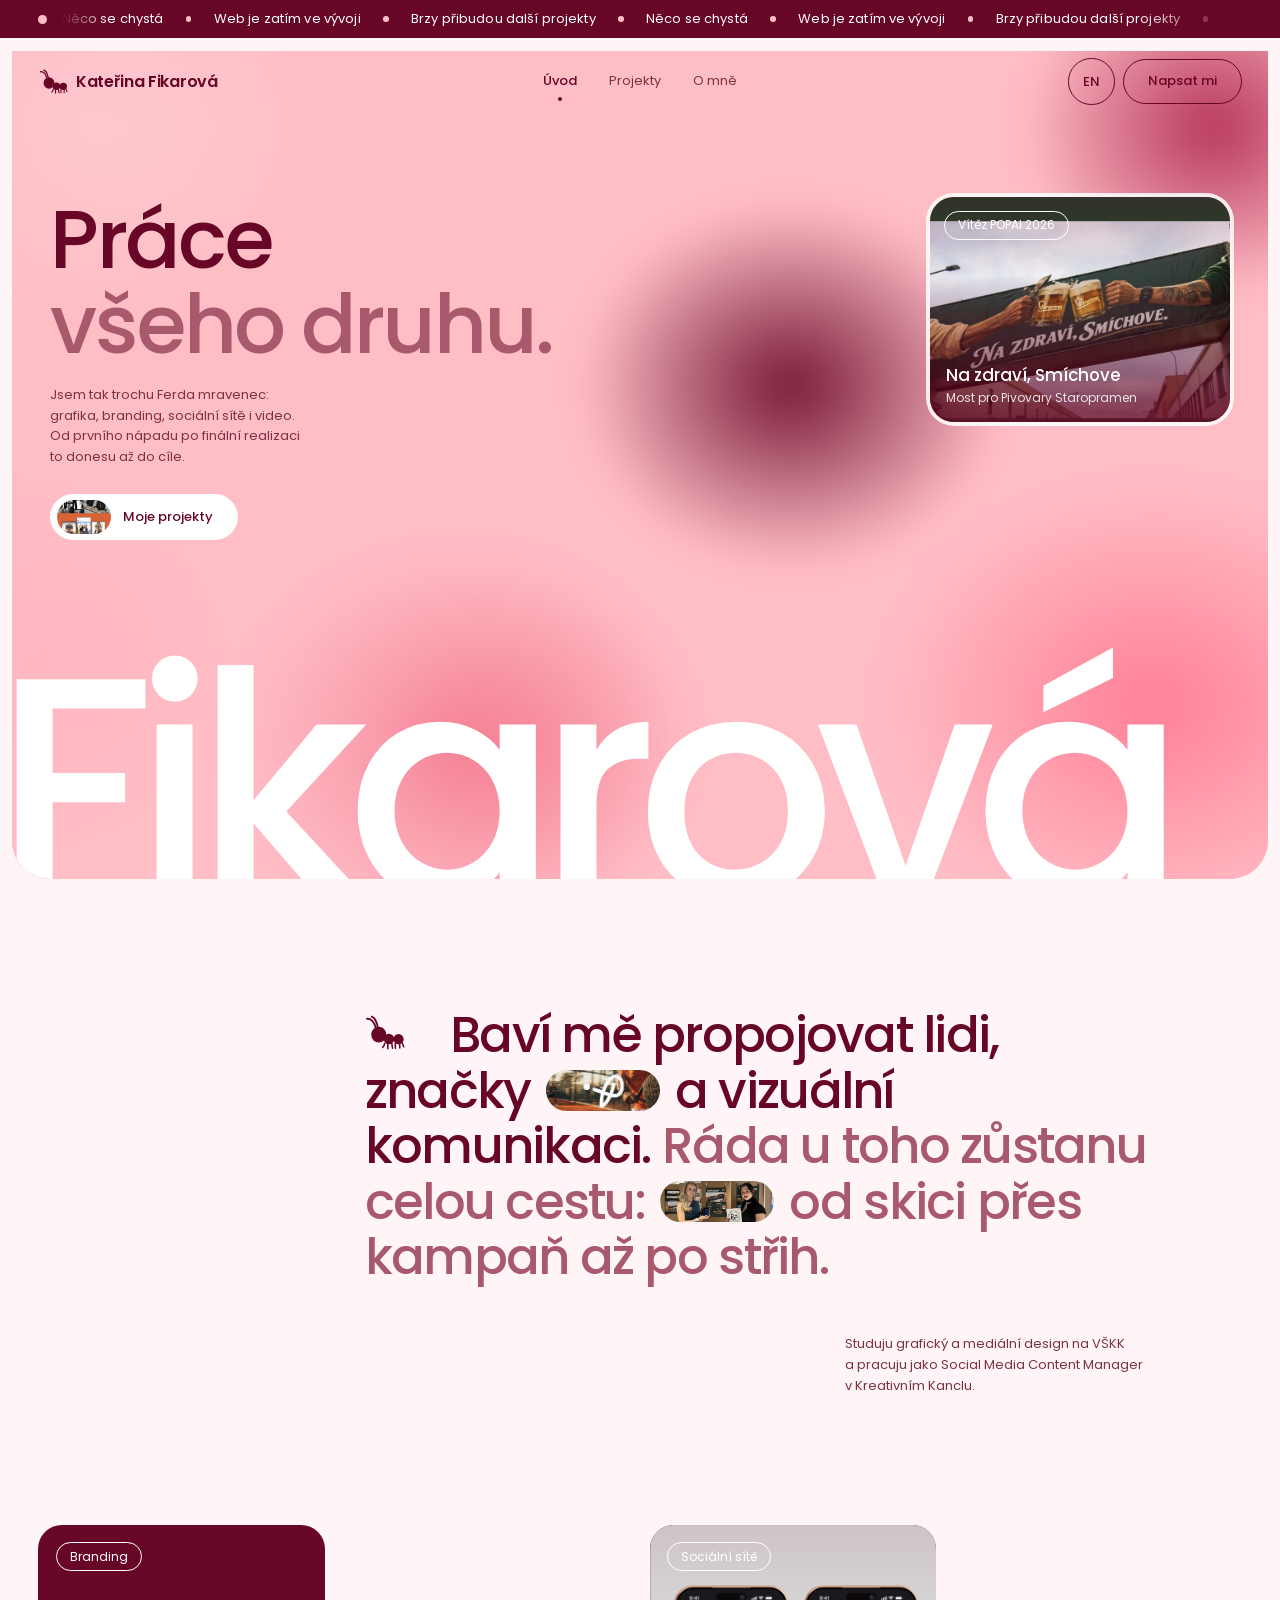
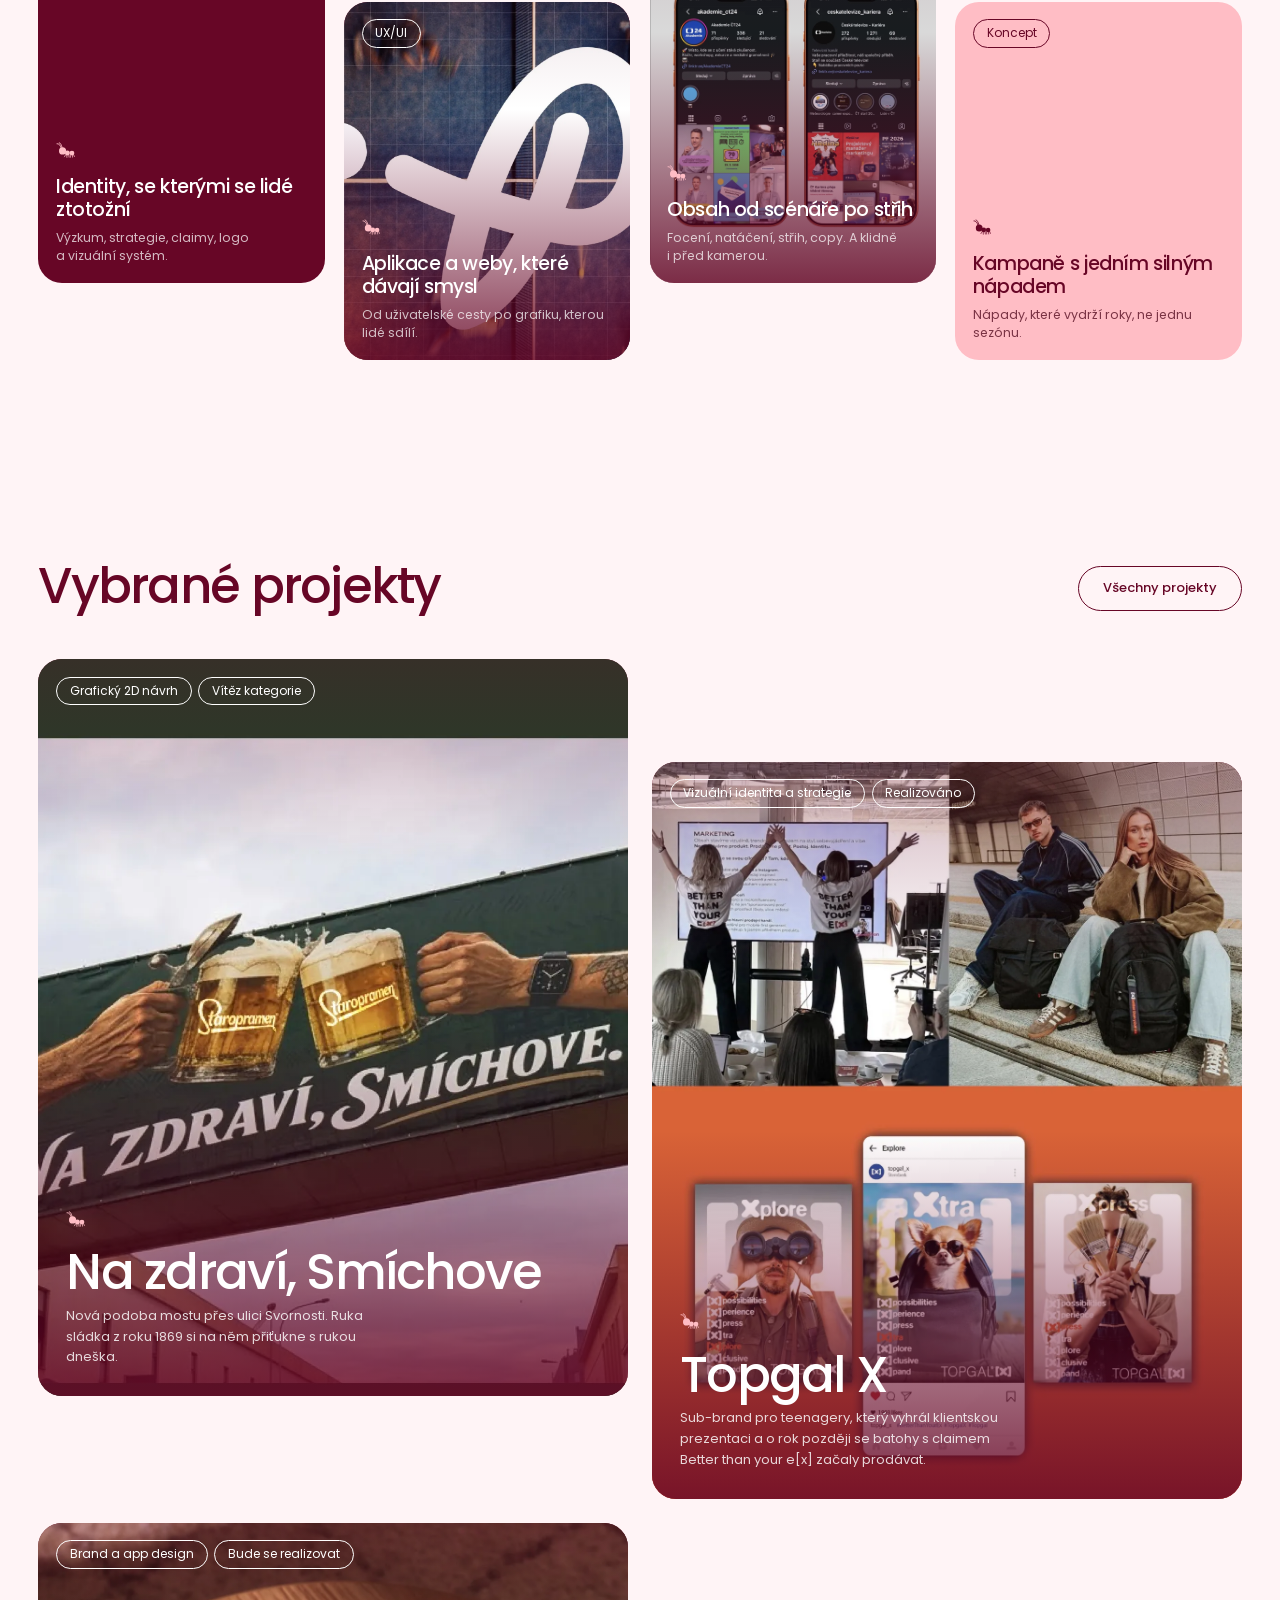
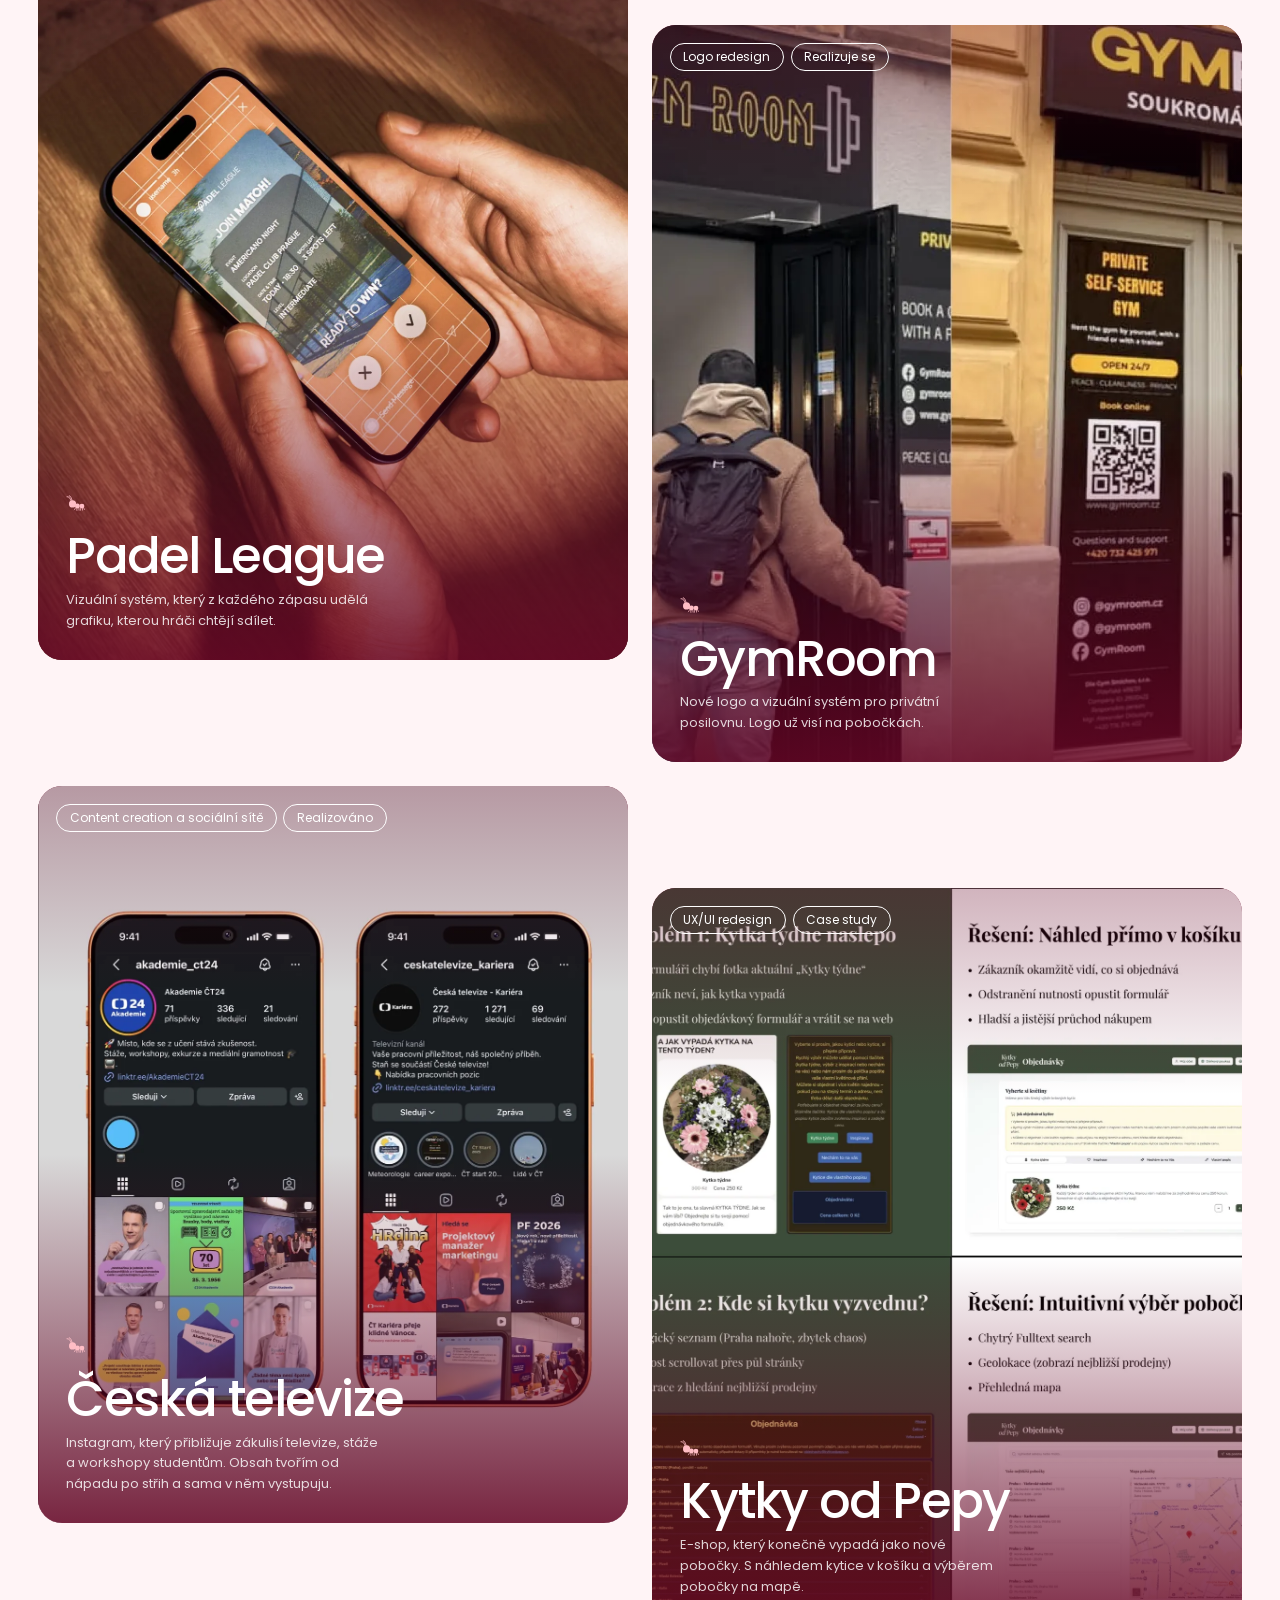
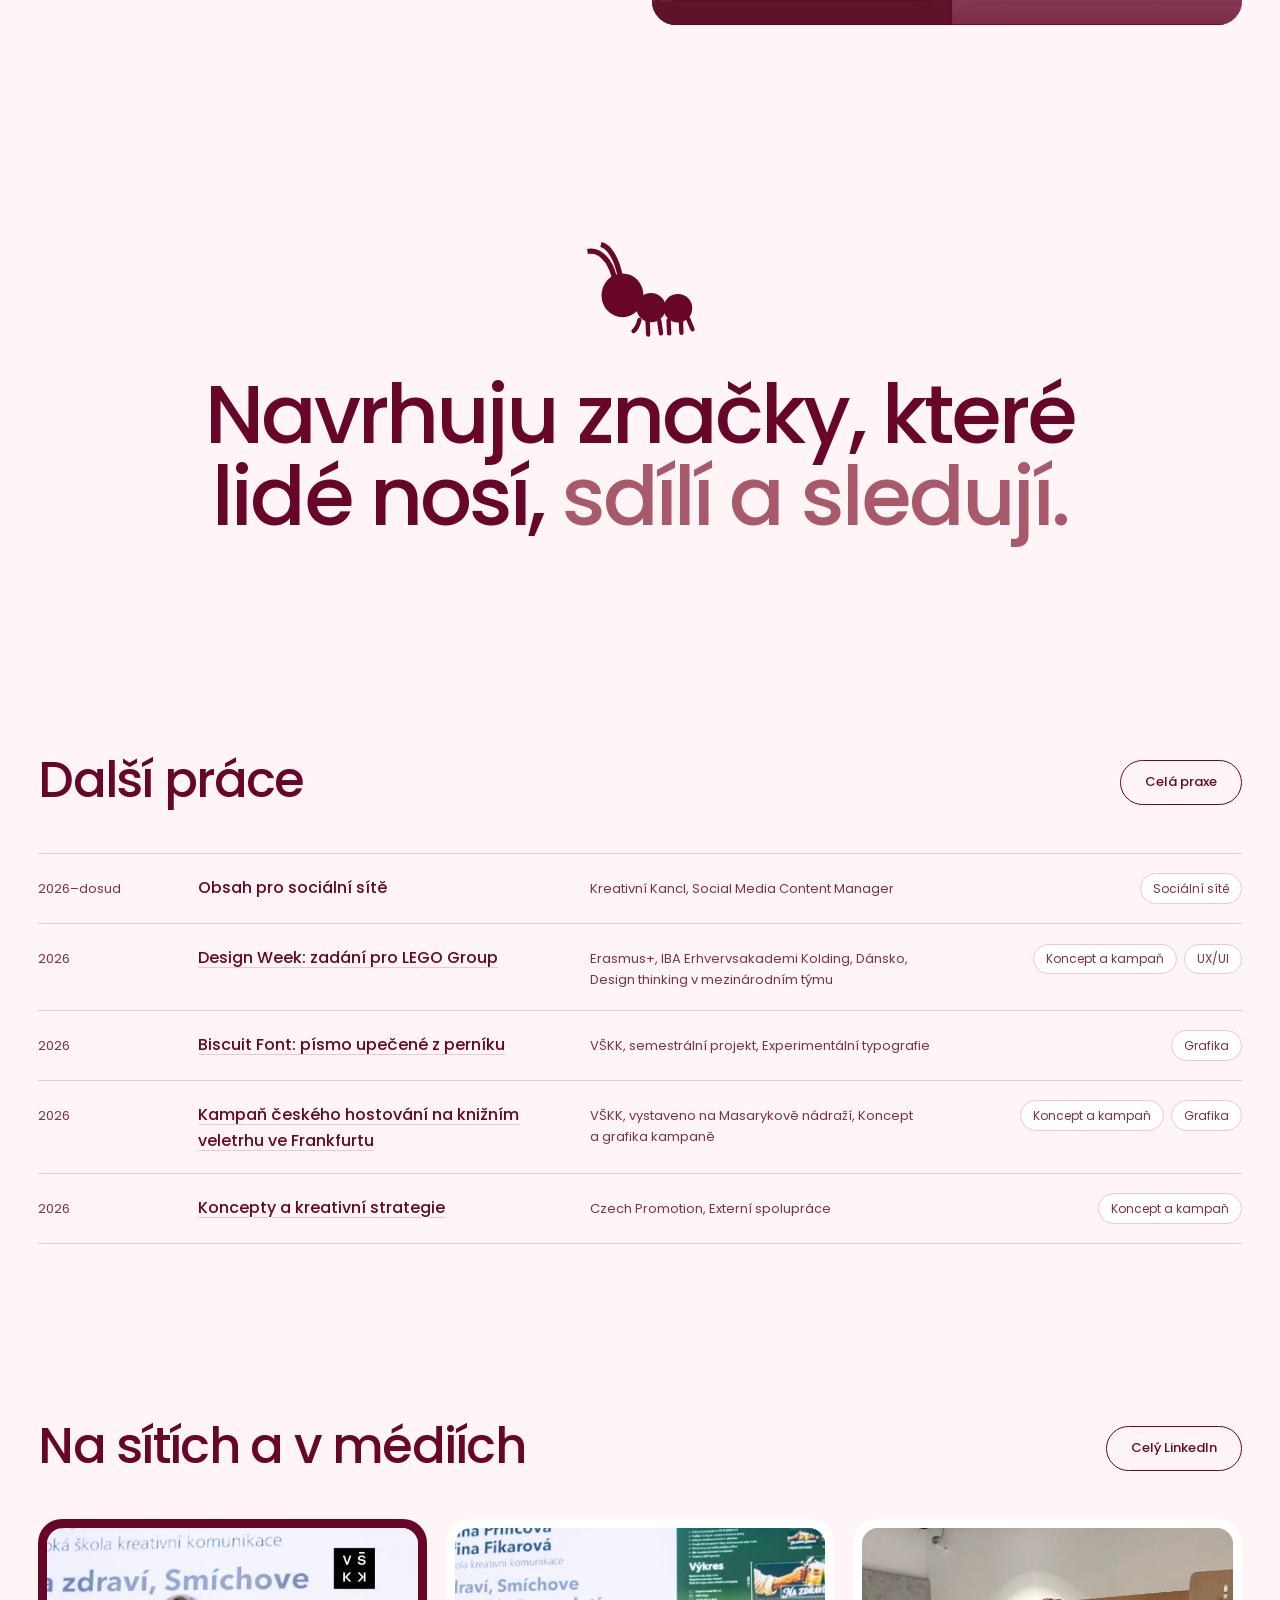
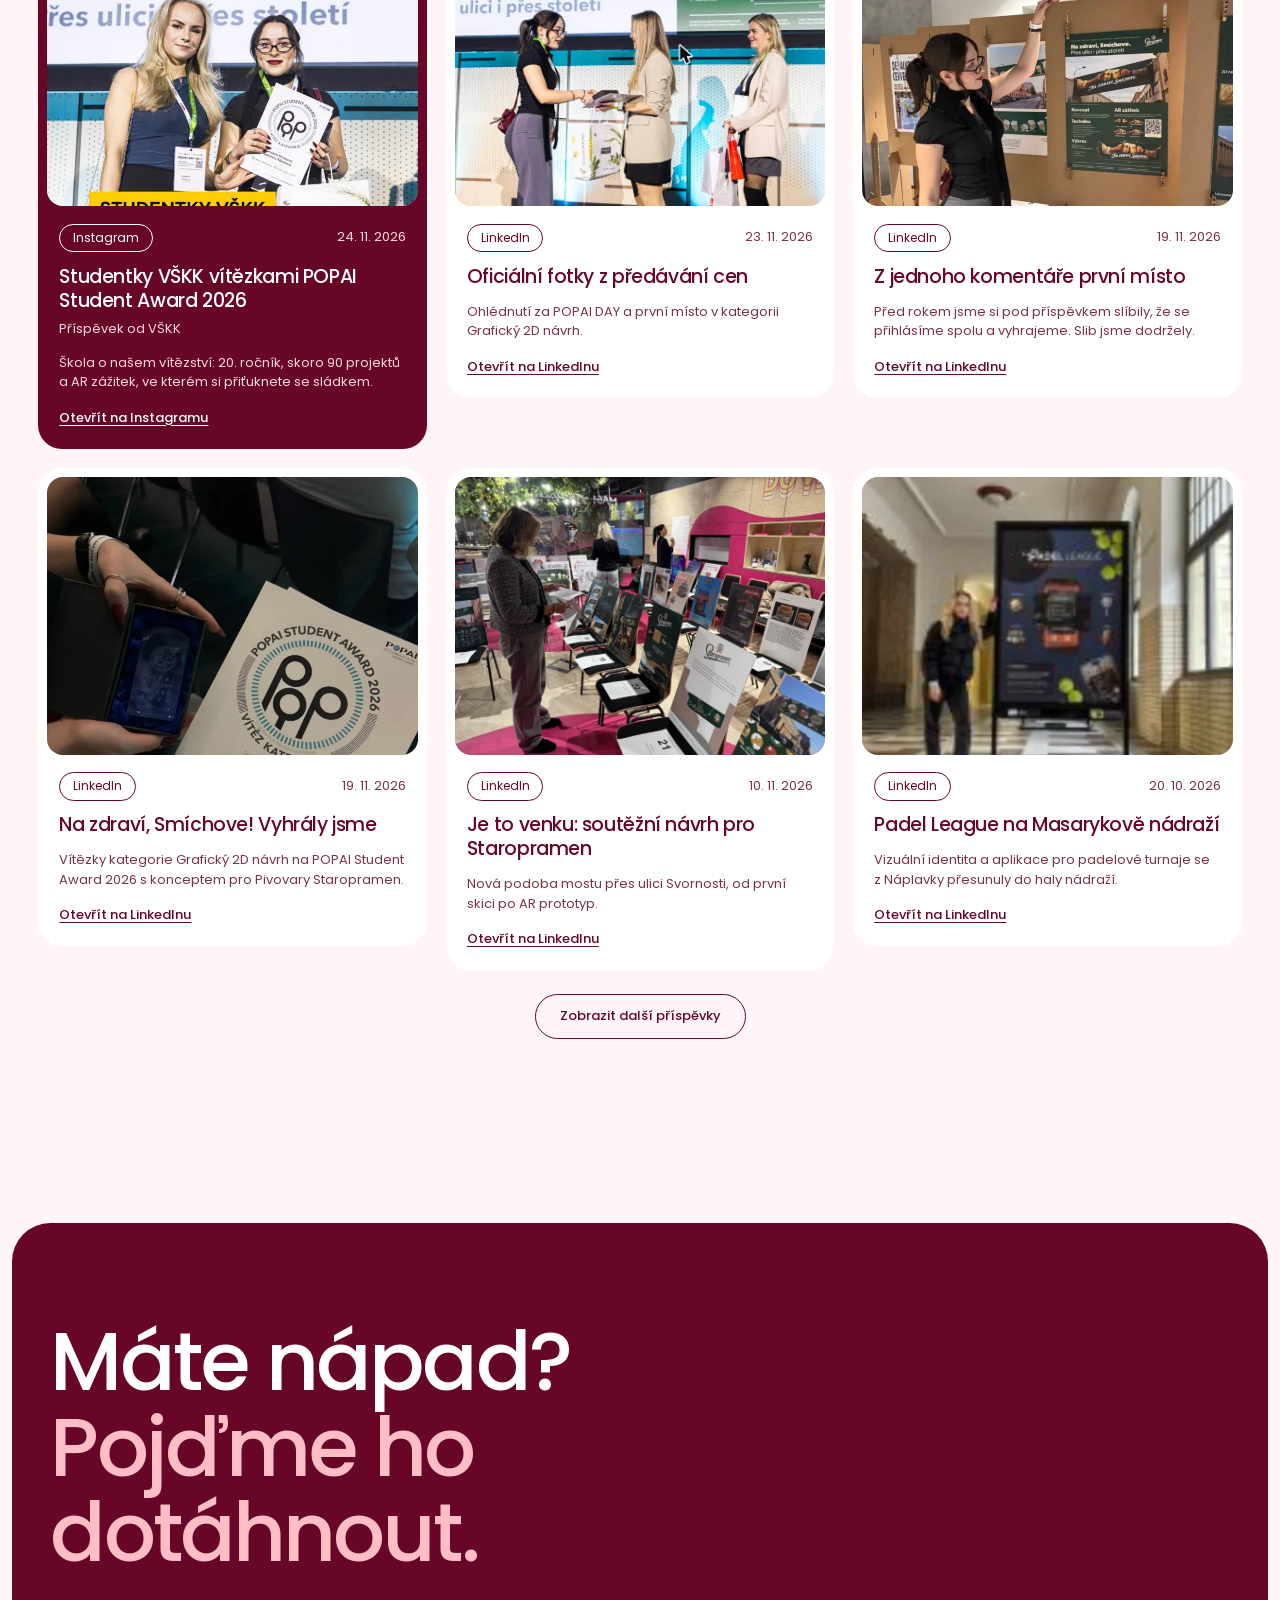
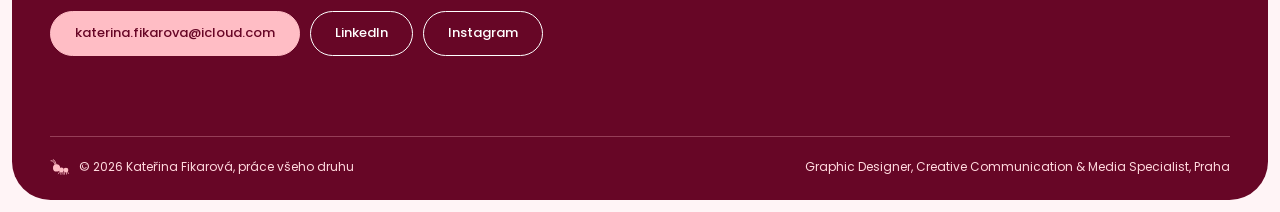
==== commit 6b0aff4b: "Úvod: nápis Fikarová" ====
--- a/index.html
+++ b/index.html
@@ -55,7 +55,7 @@
             <span class="card-text" data-en="&lt;strong&gt;Na zdraví, Smíchove&lt;/strong&gt;&lt;small&gt;A bridge for Staropramen Brewery&lt;/small&gt;"><strong>Na zdraví, Smíchove</strong><small>Most pro Pivovary Staropramen</small></span>
           </a>
         </div>
-        <p class="giant" aria-hidden="true">fikarová</p>
+        <p class="giant" aria-hidden="true">Fikarová</p>
       </section>
     </div>
 
--- a/css/style.css
+++ b/css/style.css
@@ -153,12 +153,23 @@
   flex-direction: column;
 }
 .hero-photo {
+  /* barevné fleky v barvách identity (místo fotky) */
   position: absolute;
-  inset: 0;
+  inset: -10%;
   z-index: -2;
-  background: url("../images/hero.webp") 62% 30% / cover no-repeat;
-  filter: blur(6px) saturate(1.05);
-  transform: scale(1.08);
+  background:
+    radial-gradient(20% 26% at 60% 42%, rgba(103, 6, 38, .9), transparent 70%),
+    radial-gradient(18% 24% at 88% 16%, rgba(163, 18, 63, .8), transparent 70%),
+    radial-gradient(26% 32% at 84% 74%, #ff7f97, transparent 70%),
+    radial-gradient(22% 28% at 38% 78%, #f0647f, transparent 70%),
+    radial-gradient(24% 30% at 12% 16%, #ffe3e7, transparent 70%),
+    radial-gradient(20% 26% at 8% 70%, #ff9aac, transparent 70%),
+    var(--pink);
+  filter: blur(18px);
+  animation: hero-blobs 24s ease-in-out infinite alternate;
+}
+@keyframes hero-blobs {
+  to { transform: translate(-3%, 2%) scale(1.06) rotate(3deg); }
 }
 .hero::before {
   content: "";
@@ -166,8 +177,7 @@
   inset: 0;
   z-index: -1;
   background:
-    linear-gradient(90deg, rgba(255,189,197,.96) 0%, rgba(255,189,197,.75) 34%, rgba(255,189,197,.15) 62%, rgba(255,189,197,.3) 100%),
-    linear-gradient(0deg, rgba(255,189,197,.9) 0%, rgba(255,189,197,0) 45%);
+    linear-gradient(90deg, rgba(255,189,197,.8) 0%, rgba(255,189,197,.4) 30%, rgba(255,189,197,0) 52%);
 }
 .hero-inner {
   flex: 1;
@@ -201,7 +211,7 @@
 .hero-card:hover { color: var(--white); }
 
 .giant {
-  font-size: clamp(4.5rem, 27.4vw, 30rem);
+  font-size: clamp(4.1rem, 24.6vw, 27rem);
   font-weight: 500;
   letter-spacing: -0.07em;
   line-height: .8;
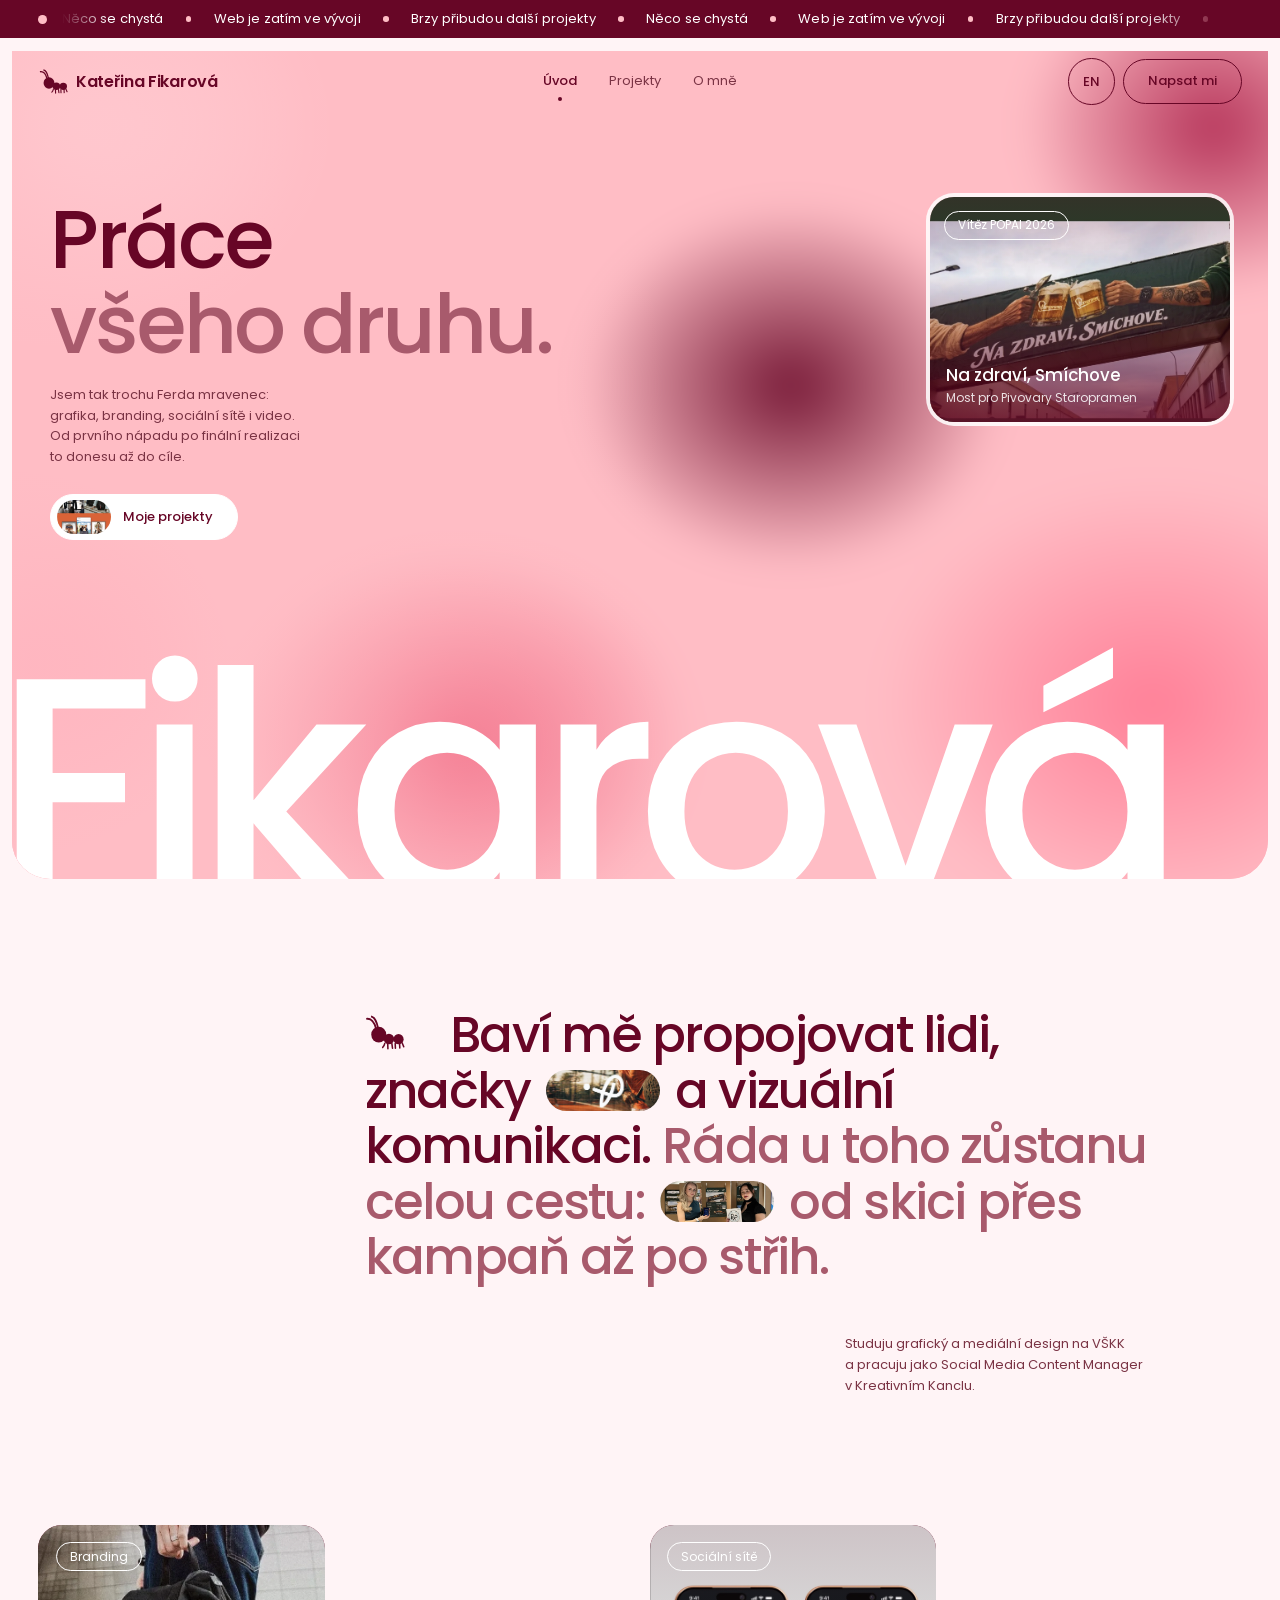
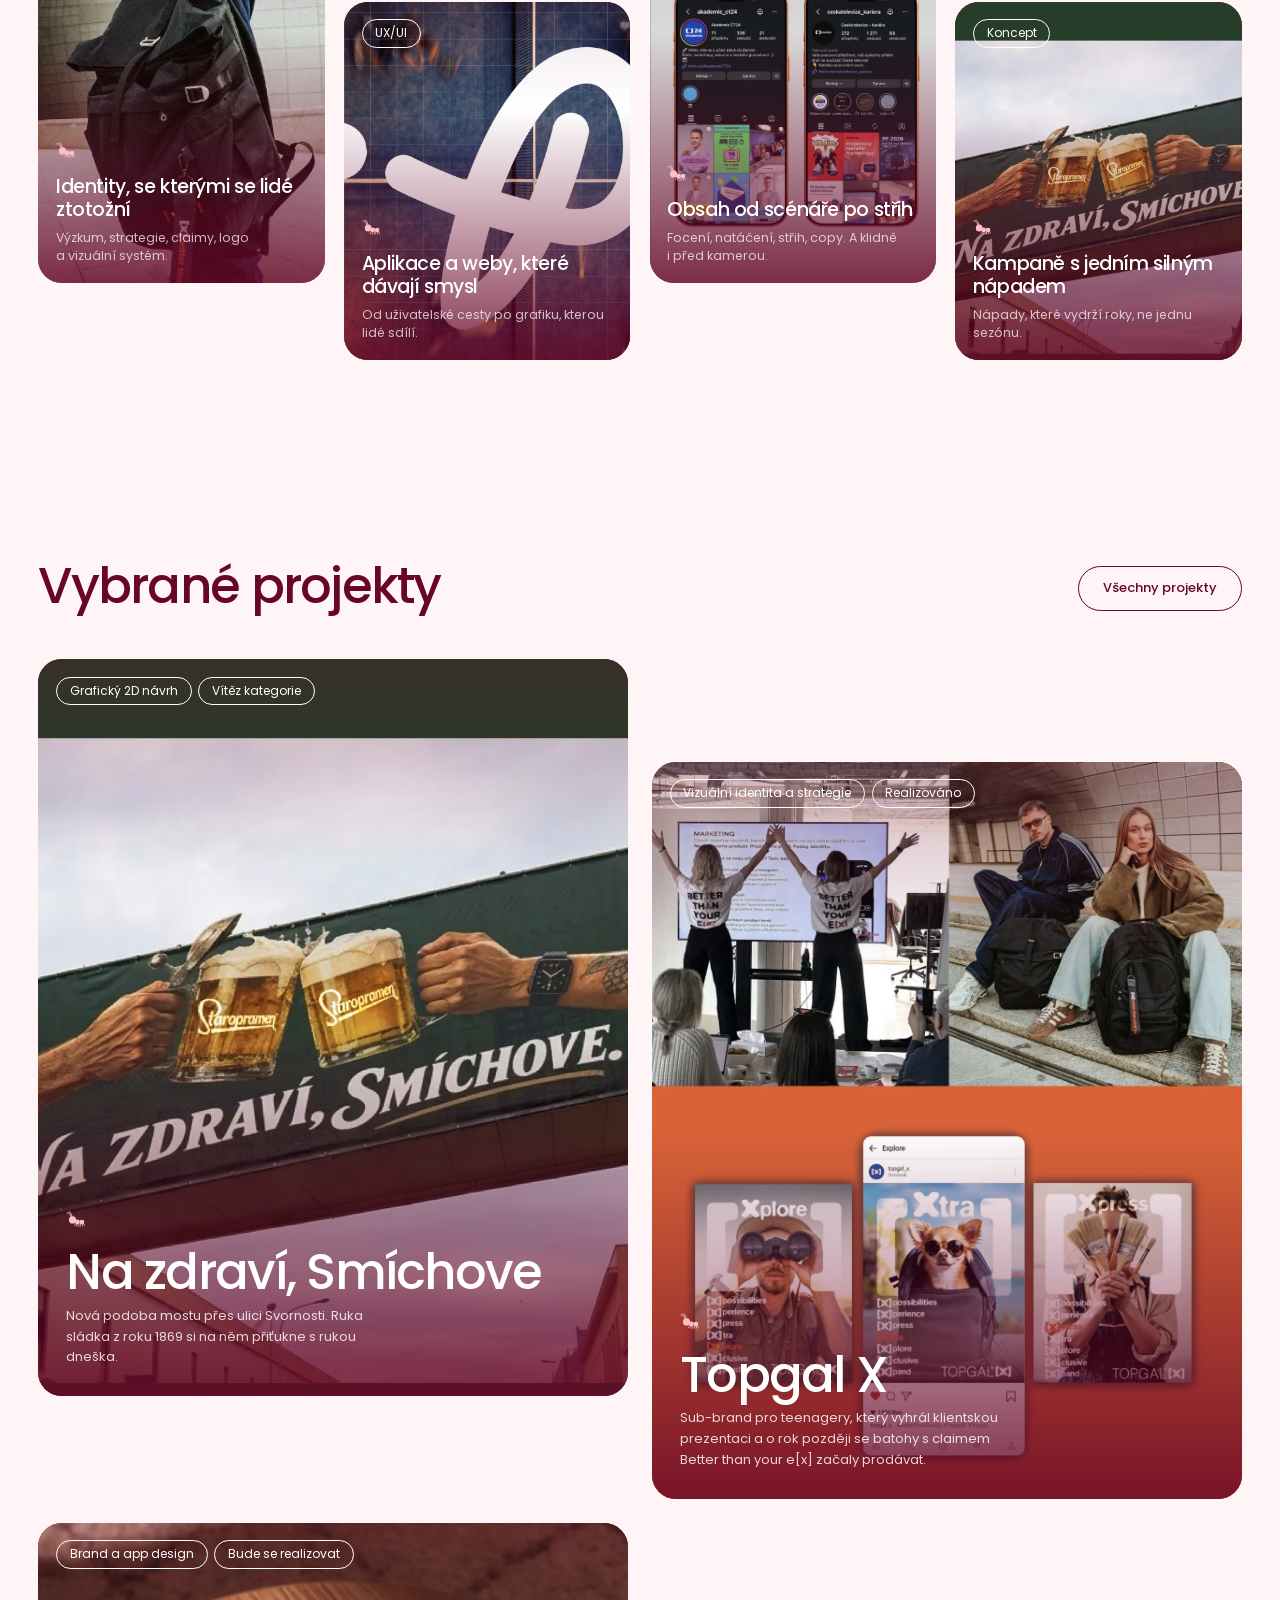
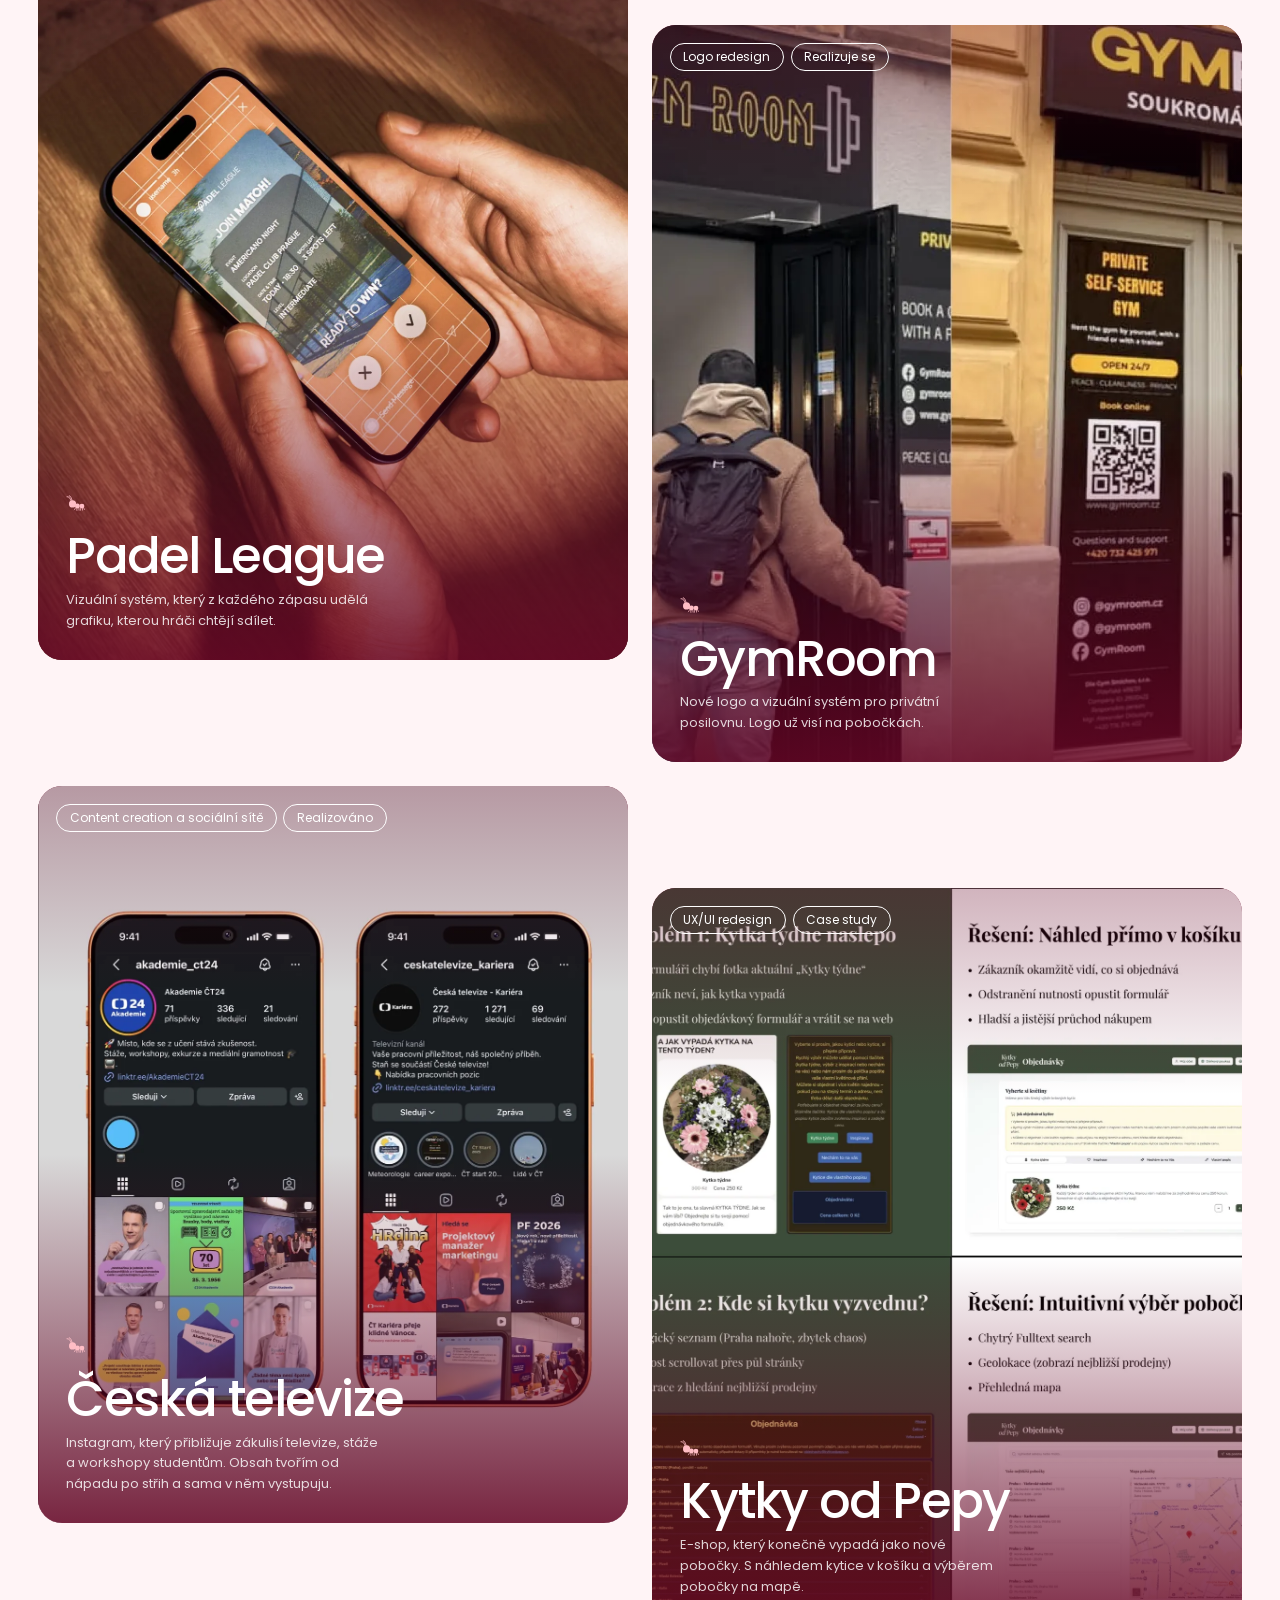
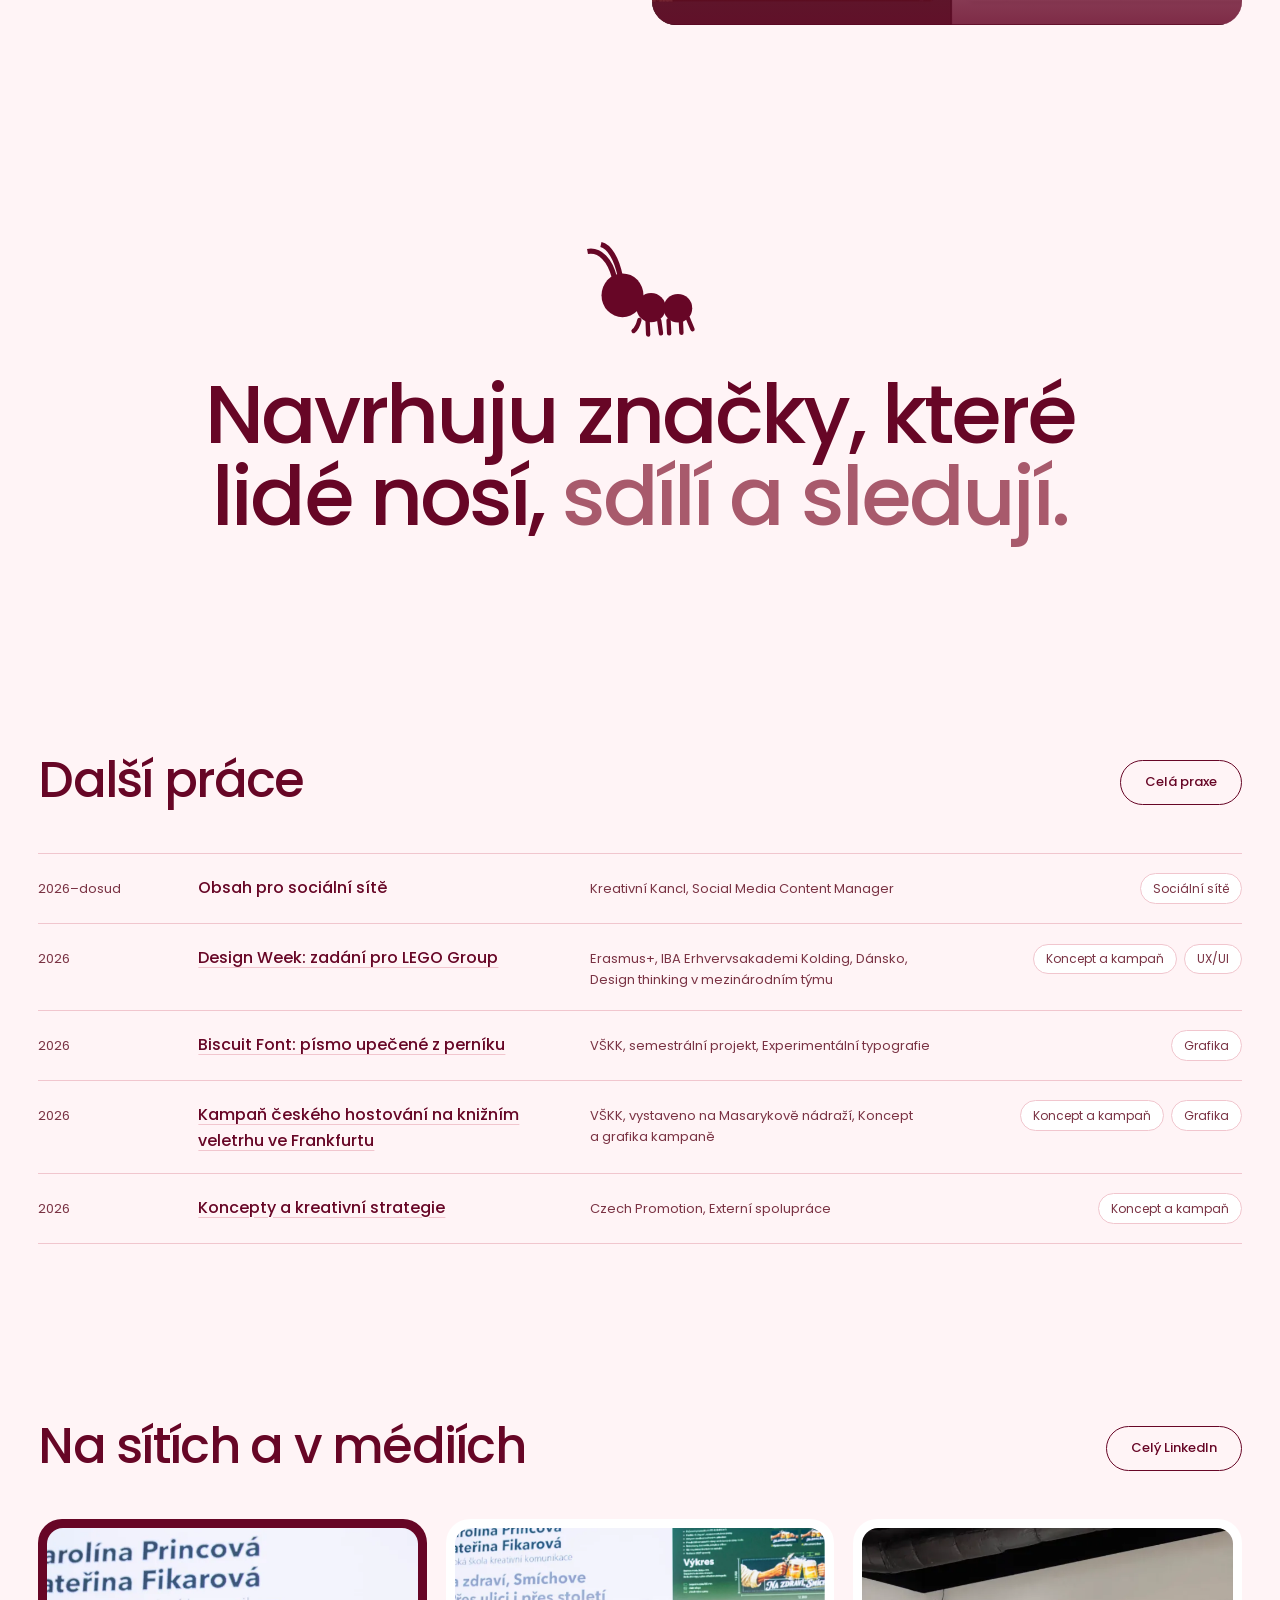
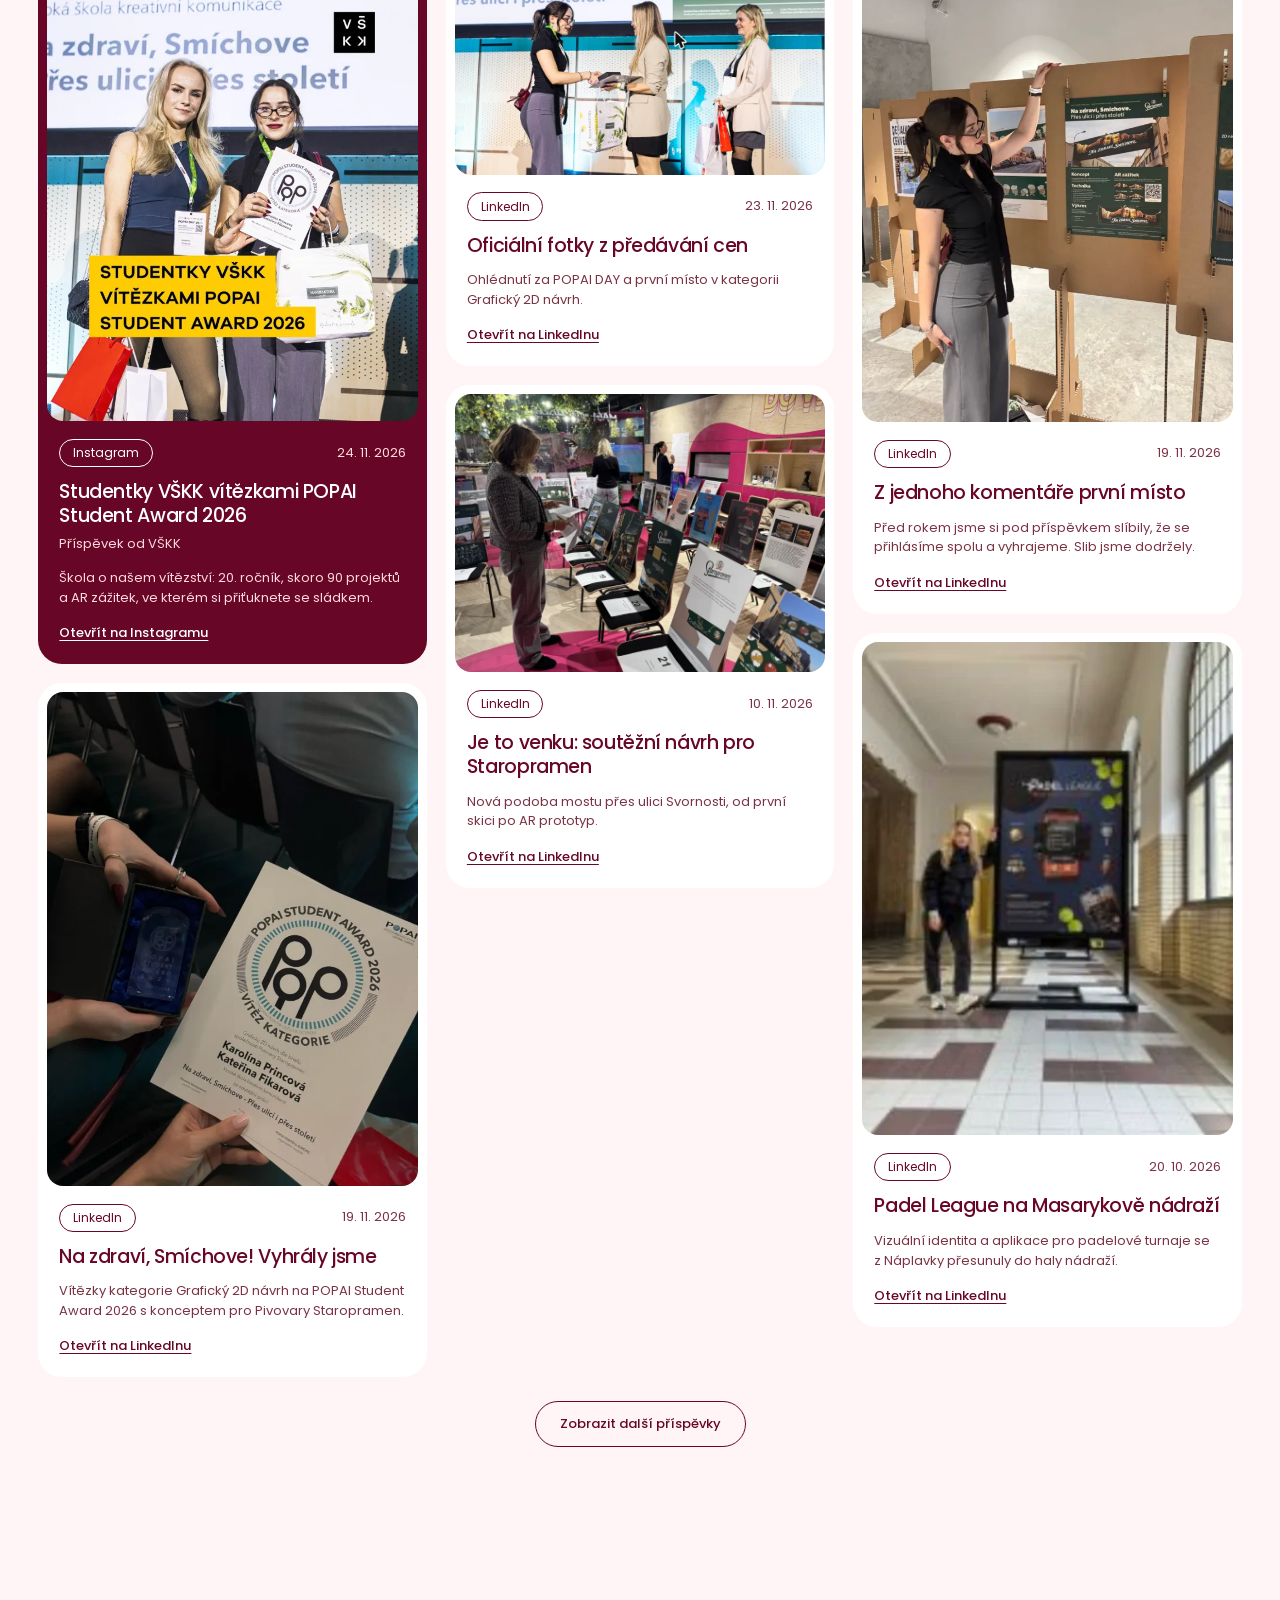
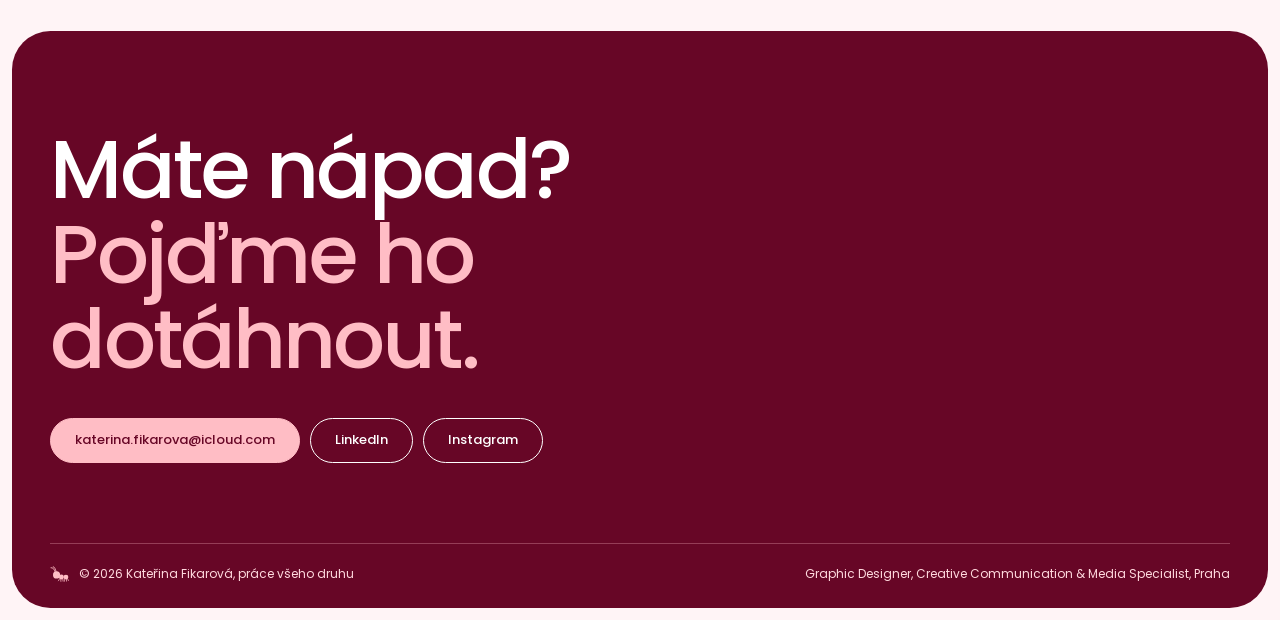
==== commit 2786e2cb: "Fotky v kartách služeb, náhled s mravenčkem, verze souborů (stránky)" ====
--- a/index.html
+++ b/index.html
@@ -7,13 +7,16 @@
   <meta name="description" content="Portfolio Kateřiny Fikarové: grafický design, branding, sociální sítě a UX/UI. Od prvního nápadu po realizaci." data-en-content="Portfolio of Kateřina Fikarová: graphic design, branding, social media and UX/UI. From the first idea to the final result.">
   <meta property="og:title" content="Kateřina Fikarová | Portfolio" data-en-content="Kateřina Fikarová | Portfolio">
   <meta property="og:description" content="Portfolio Kateřiny Fikarové: grafický design, branding, sociální sítě a UX/UI. Od prvního nápadu po realizaci." data-en-content="Portfolio of Kateřina Fikarová: graphic design, branding, social media and UX/UI. From the first idea to the final result.">
-  <meta property="og:image" content="images/hero.webp">
+  <meta property="og:image" content="https://katerinafikarova.github.io/images/og-mravenec.png">
+  <meta property="og:image:width" content="1200">
+  <meta property="og:image:height" content="630">
+  <meta name="twitter:card" content="summary_large_image">
   <meta name="theme-color" content="#ffbdc5">
   <link rel="icon" href="images/favicon.svg" type="image/svg+xml">
   <link rel="preconnect" href="https://fonts.googleapis.com">
   <link rel="preconnect" href="https://fonts.gstatic.com" crossorigin>
   <link href="https://fonts.googleapis.com/css2?family=Poppins:wght@300;400;500;600&display=swap" rel="stylesheet">
-  <link rel="stylesheet" href="css/style.css">
+  <link rel="stylesheet" href="css/style.css?v=20261124c">
 </head>
 <body>
   <a class="skip" href="#obsah" data-en="Skip to content">Přeskočit na obsah</a>
@@ -68,7 +71,8 @@
     </section>
 
     <section class="wrap services" aria-label="Co dělám" data-en-aria-label="What I do">
-      <div class="service">
+      <div class="service has-img">
+        <img src="images/projekty/topgal-x/batoh.webp" alt="" style="object-position: 40% 40%">
         <span class="pill">Branding</span>
         <div><span class="star" aria-hidden="true"></span><h3 data-en="Identities people identify with">Identity, se kterými se lidé ztotožní</h3><p data-en="Research, strategy, claims, logo and visual system.">Výzkum, strategie, claimy, logo a vizuální systém.</p></div>
       </div>
@@ -82,7 +86,8 @@
         <span class="pill" data-en="Social media">Sociální sítě</span>
         <div><span class="star" aria-hidden="true"></span><h3 data-en="Content from script to edit">Obsah od scénáře po střih</h3><p data-en="Photos, filming, editing, copy. And in front of the camera, too.">Focení, natáčení, střih, copy. A klidně i před kamerou.</p></div>
       </div>
-      <div class="service light">
+      <div class="service has-img">
+        <img src="images/projekty/na-zdravi-smichove/cover.webp" alt="" style="object-position: 46% 50%">
         <span class="pill" data-en="Concept">Koncept</span>
         <div><span class="star" aria-hidden="true"></span><h3 data-en="Campaigns built on one strong idea">Kampaně s jedním silným nápadem</h3><p data-en="Ideas that last for years, not one season.">Nápady, které vydrží roky, ne jednu sezónu.</p></div>
       </div>
@@ -139,8 +144,8 @@
     </footer>
   </div>
 
-  <script src="js/projects.js"></script>
-  <script src="js/en.js"></script>
-  <script src="js/site.js"></script>
+  <script src="js/projects.js?v=20261124c"></script>
+  <script src="js/en.js?v=20261124c"></script>
+  <script src="js/site.js?v=20261124c"></script>
 </body>
 </html>
--- a/css/style.css
+++ b/css/style.css
@@ -540,21 +540,21 @@
    ========================================================= */
 .visually-hidden { position: absolute; width: 1px; height: 1px; overflow: hidden; clip: rect(0 0 0 0); white-space: nowrap; }
 
-.posts { display: grid; grid-template-columns: repeat(3, 1fr); gap: clamp(.75rem, 1.5vw, 1.25rem); align-items: start; }
+.posts { display: flex; gap: clamp(.75rem, 1.5vw, 1.25rem); align-items: flex-start; }
+.posts-col { flex: 1; min-width: 0; display: flex; flex-direction: column; gap: clamp(.75rem, 1.5vw, 1.25rem); }
 .post {
-  display: flex; flex-direction: column;
+  display: flex; flex-direction: column; width: 100%;
   border-radius: var(--r-lg); background: var(--white); color: var(--ink);
   text-decoration: none; border: 1.5px solid transparent; overflow: hidden;
   transition: border-color .2s, transform .2s;
 }
 .post[hidden] { display: none; }
 .post:hover { color: var(--ink); border-color: var(--ink); transform: translateY(-2px); }
-.post:hover .post-img img { transform: scale(1.03); }
 .post:focus-visible { outline: 2px solid var(--accent); outline-offset: 3px; }
 .post-instagram { background: var(--card-dark); color: var(--white); }
 .post-instagram:hover { color: var(--white); border-color: var(--pink); }
-.post-img { aspect-ratio: 4 / 3; overflow: hidden; background: var(--panel); margin: .5rem .5rem 0; border-radius: calc(var(--r-lg) - .5rem); }
-.post-img img { width: 100%; height: 100%; object-fit: cover; object-position: center 30%; transition: transform .4s; }
+.post-img { overflow: hidden; background: var(--panel); margin: .5rem .5rem 0; border-radius: calc(var(--r-lg) - .5rem); }
+.post-img img { width: 100%; height: auto; transition: transform .4s; }
 .post-body { display: flex; flex-direction: column; gap: .8rem; padding: 1.1rem 1.25rem 1.2rem; flex: 1; }
 .post-meta { display: flex; align-items: center; justify-content: space-between; gap: .75rem; font-size: var(--step--1); }
 .post-meta time { color: var(--muted); font-variant-numeric: tabular-nums; }
@@ -574,8 +574,6 @@
 .archive .title a { text-decoration: underline; text-decoration-color: var(--line); }
 .archive .title a:hover { text-decoration-color: currentColor; }
 
-@media (max-width: 980px) { .posts { grid-template-columns: repeat(2, 1fr); } }
-@media (max-width: 560px) { .posts { grid-template-columns: 1fr; } }
 
 @media (max-width: 480px) {
   .logo { white-space: nowrap; font-size: .9rem; }
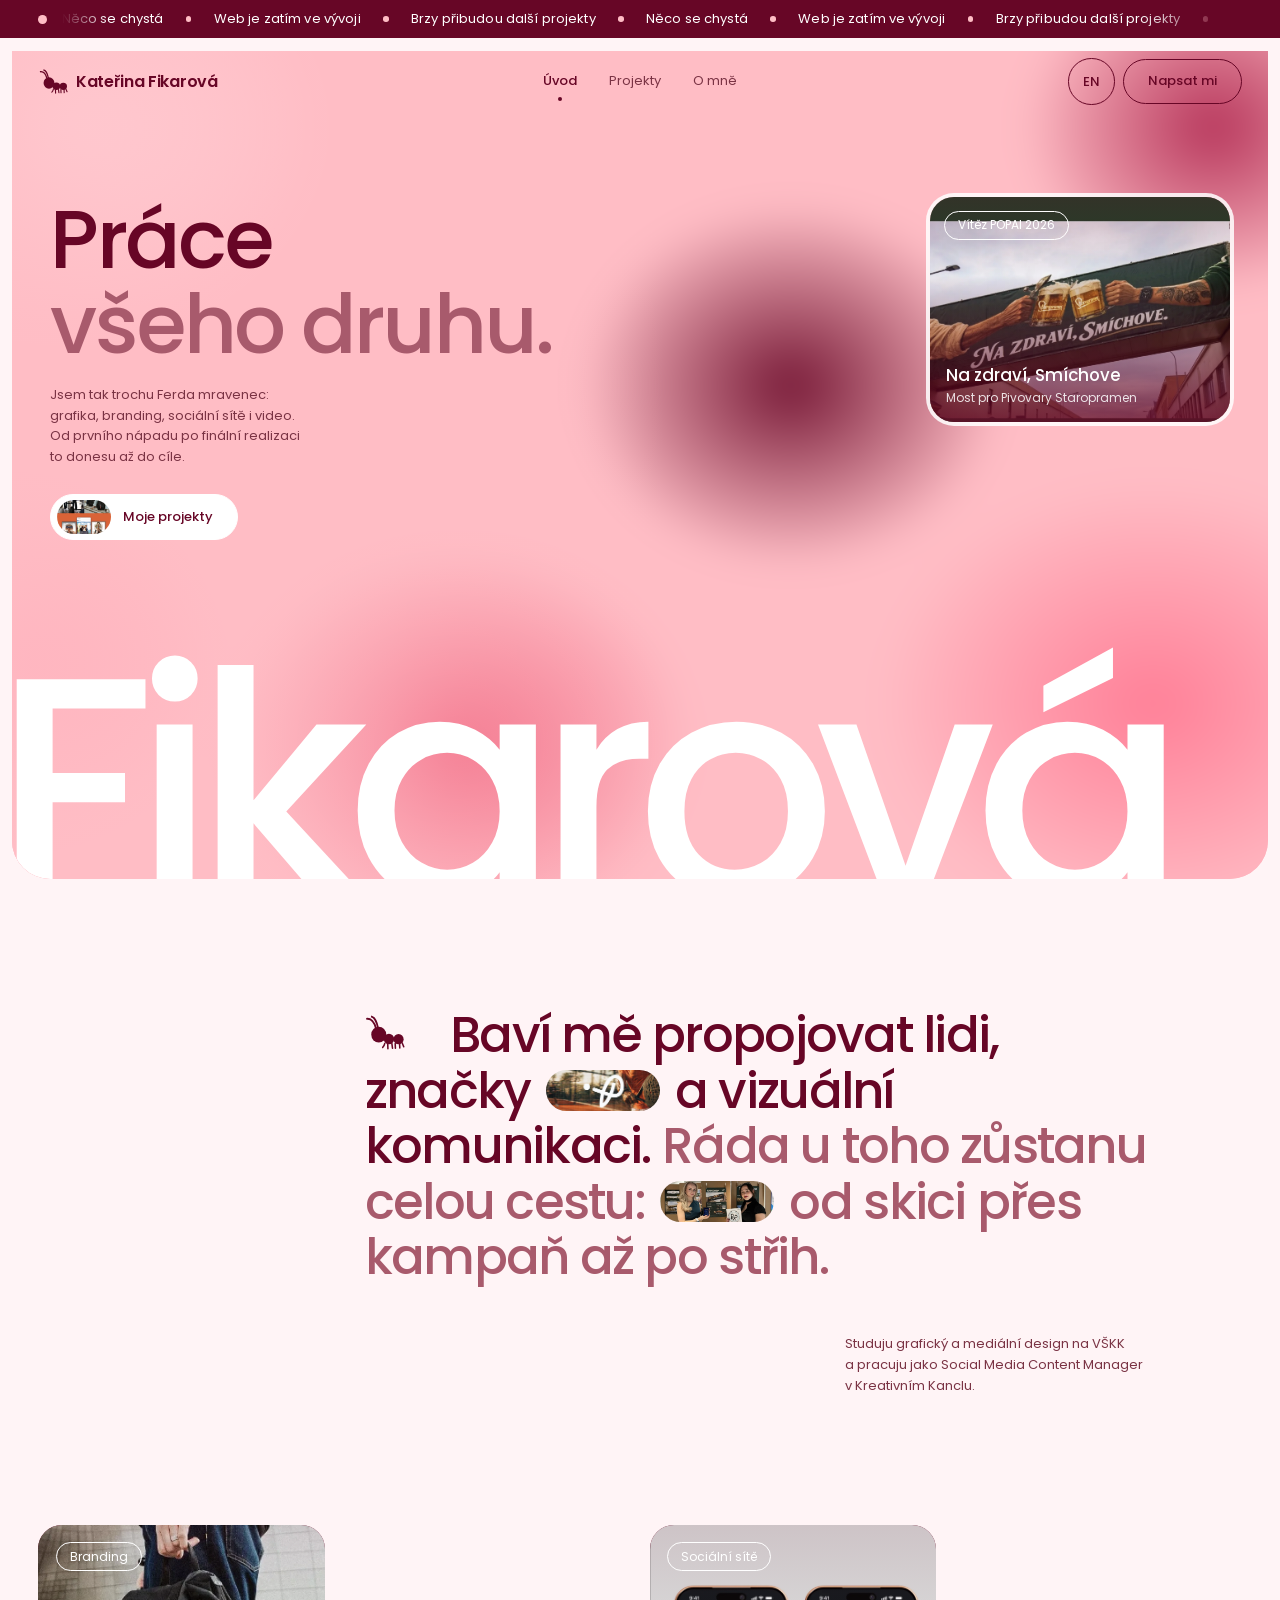
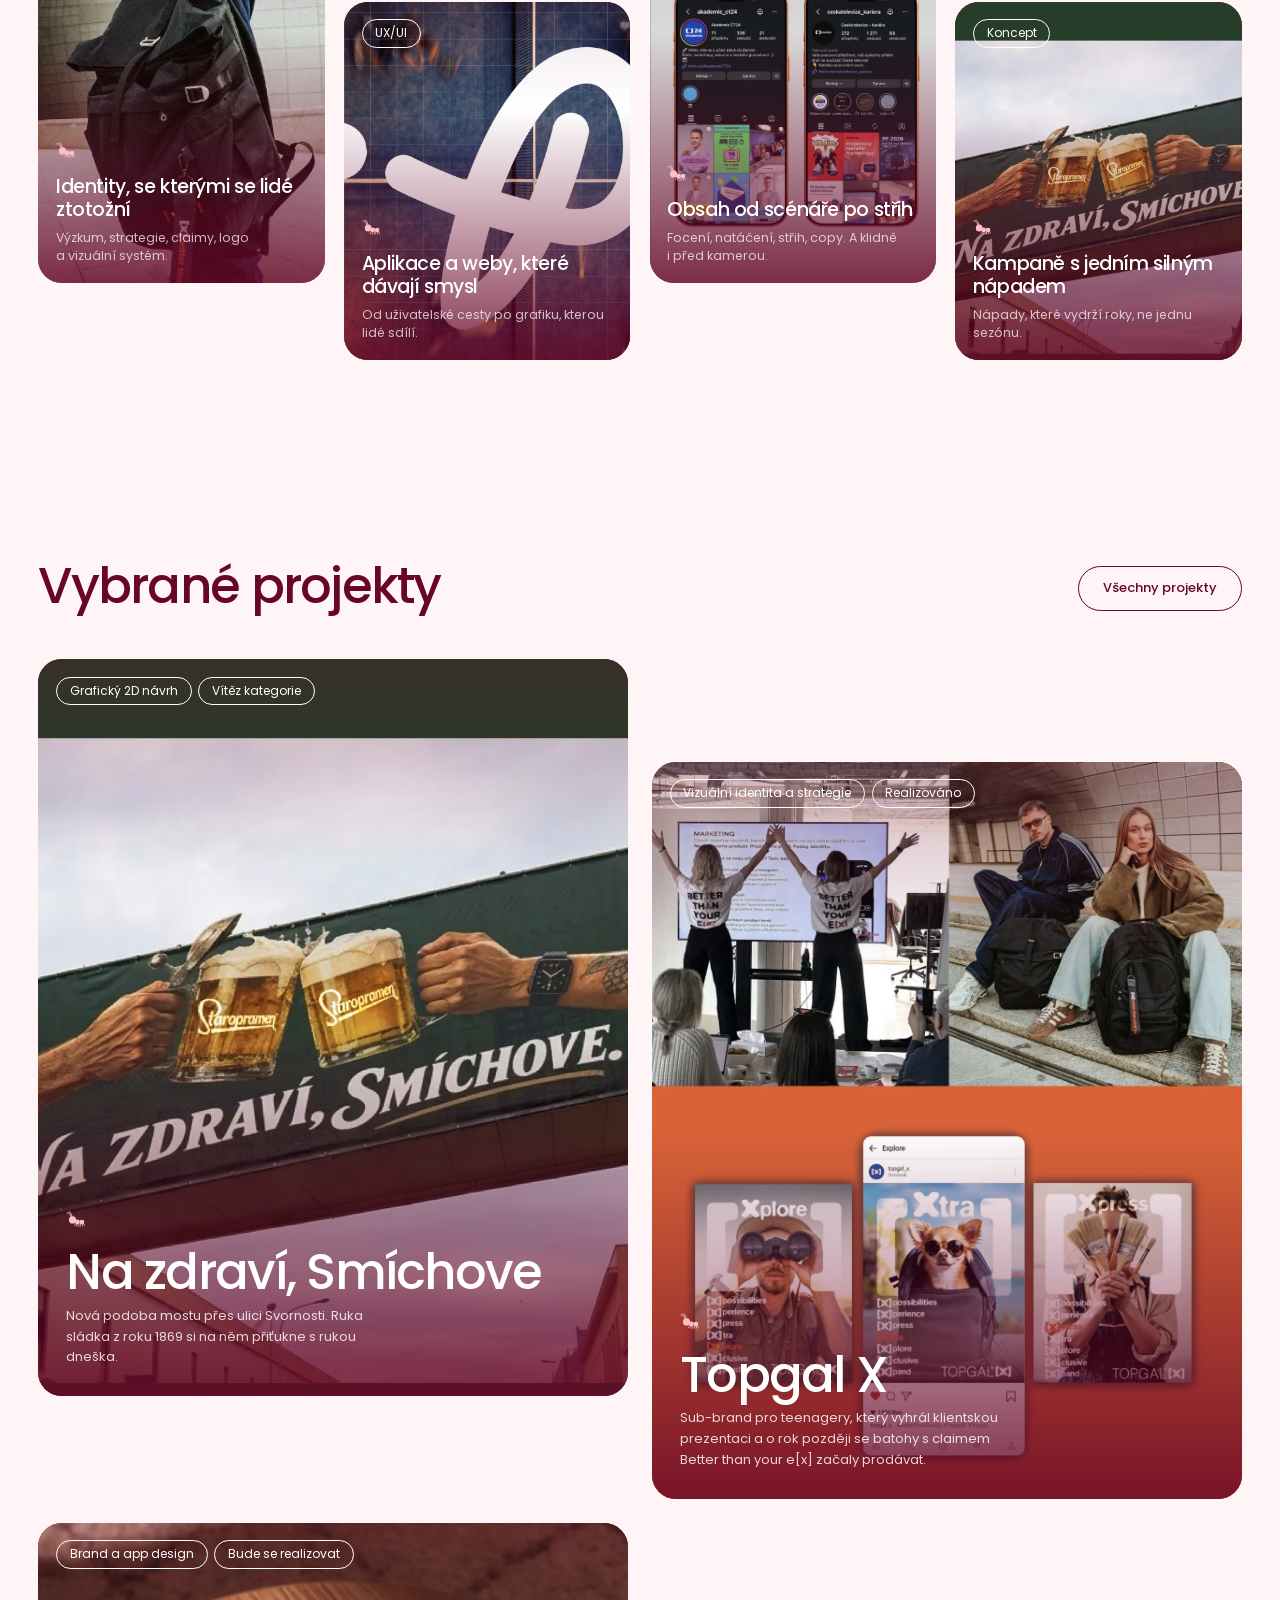
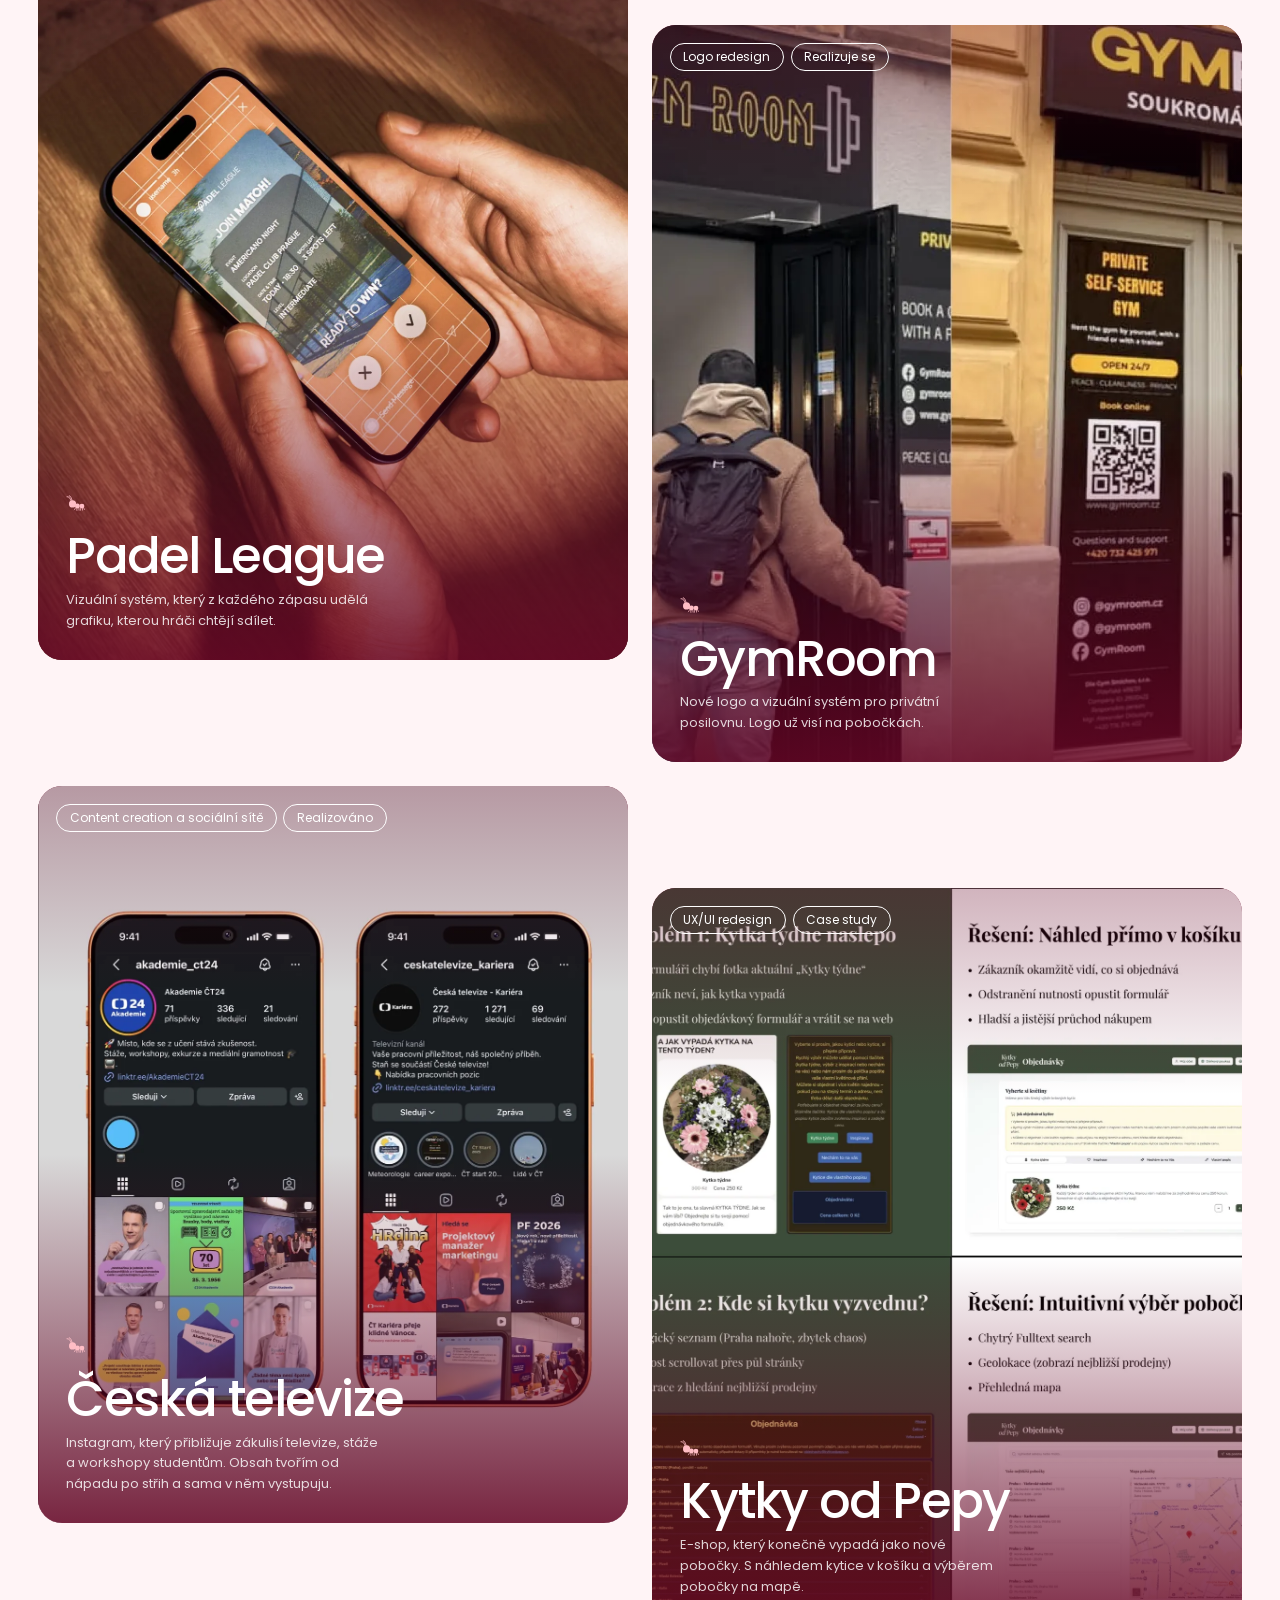
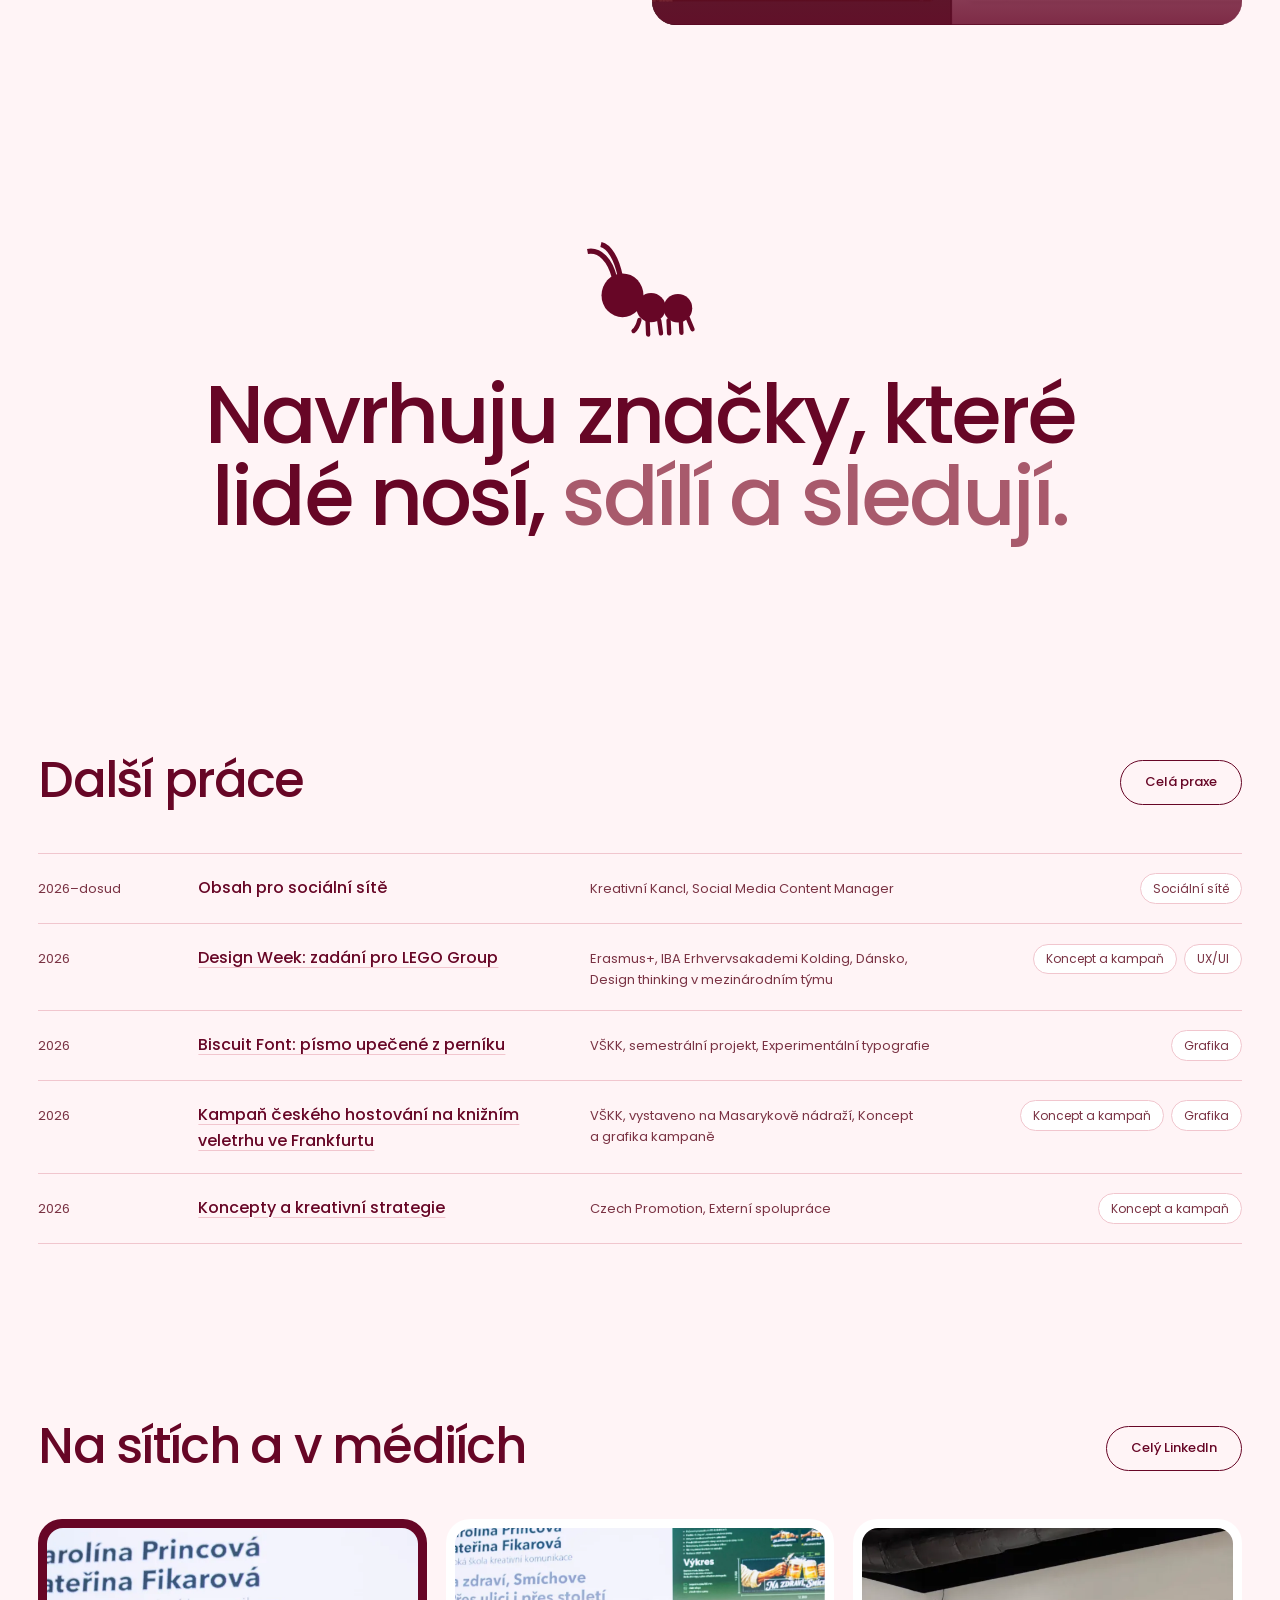
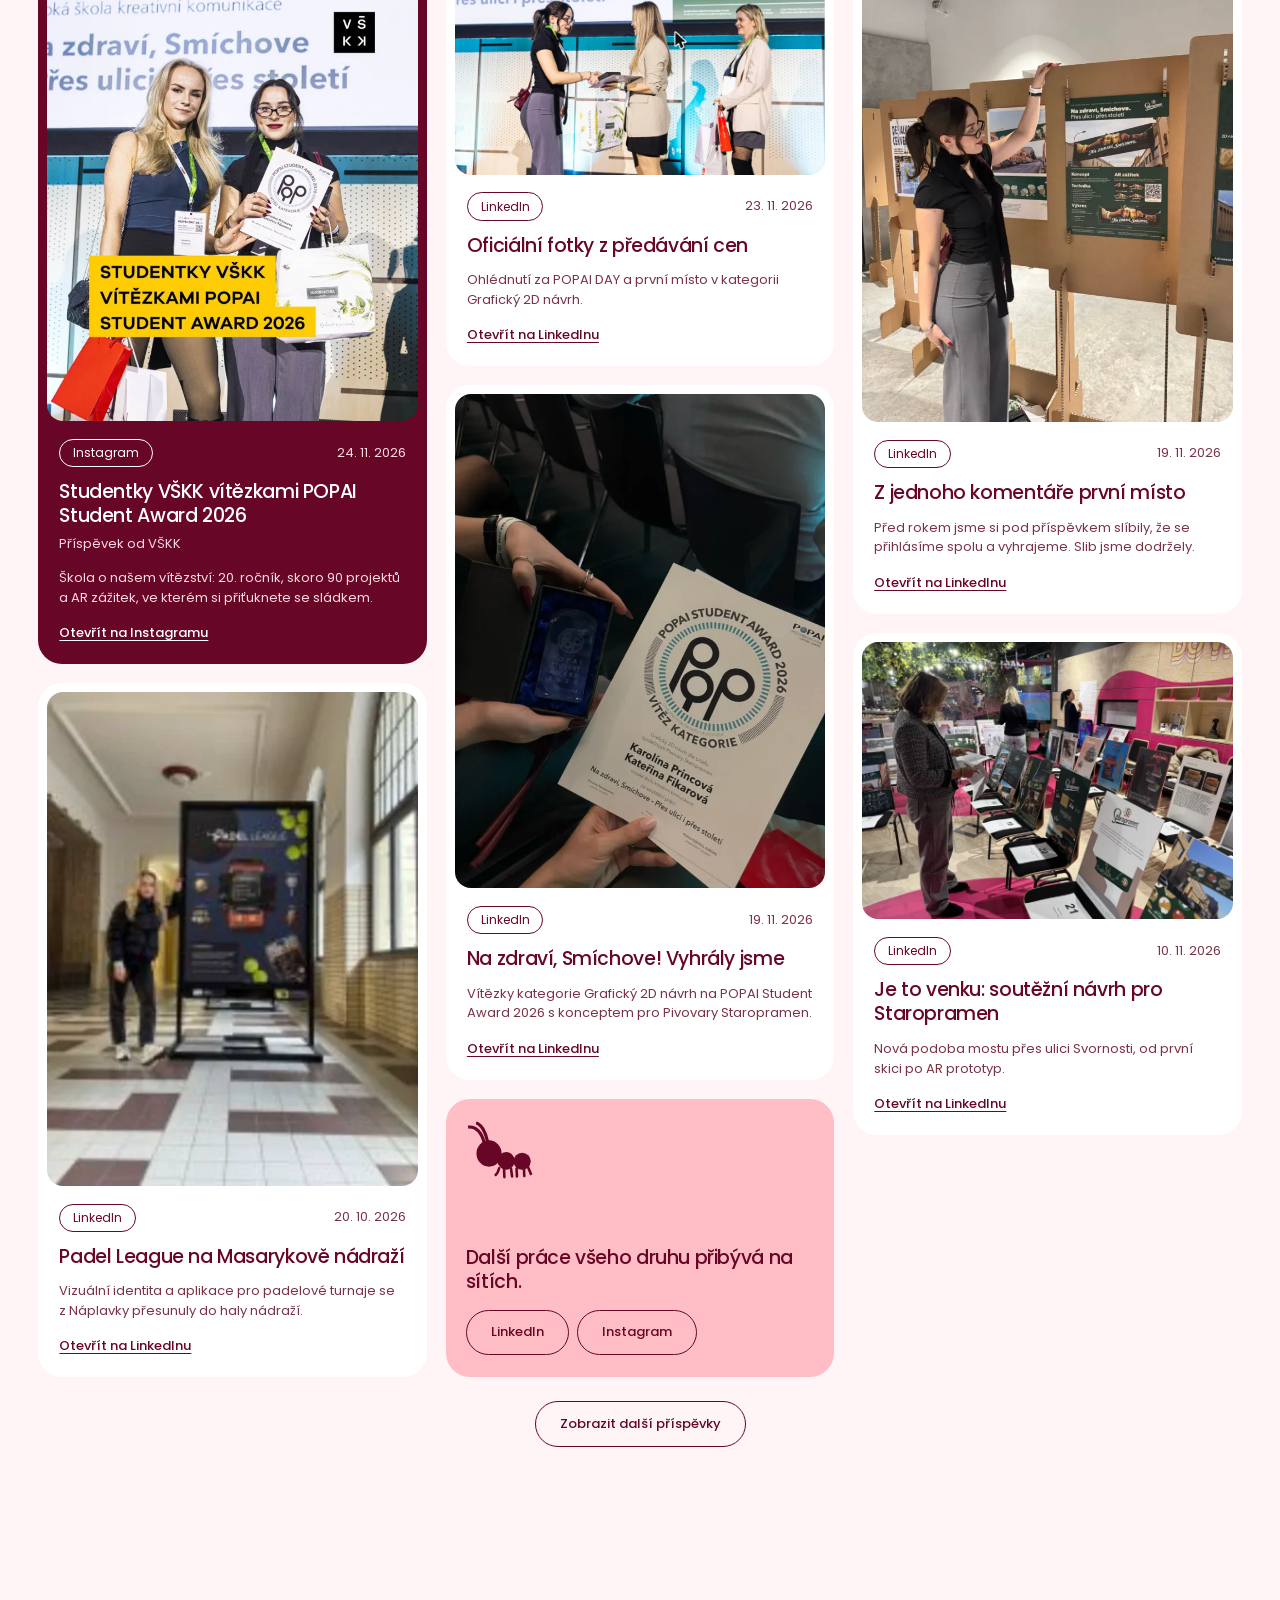
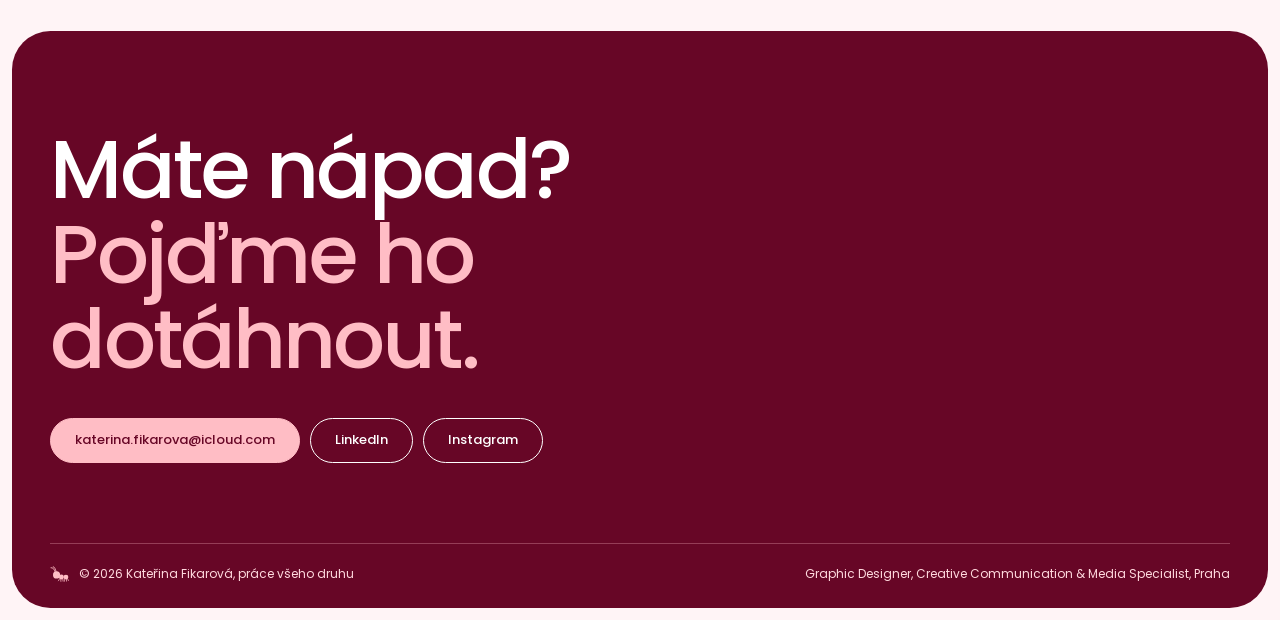
==== commit 83e5871b: "Nová verze souborů (stránky)" ====
--- a/index.html
+++ b/index.html
@@ -16,7 +16,7 @@
   <link rel="preconnect" href="https://fonts.googleapis.com">
   <link rel="preconnect" href="https://fonts.gstatic.com" crossorigin>
   <link href="https://fonts.googleapis.com/css2?family=Poppins:wght@300;400;500;600&display=swap" rel="stylesheet">
-  <link rel="stylesheet" href="css/style.css?v=20261124c">
+  <link rel="stylesheet" href="css/style.css?v=20261124d">
 </head>
 <body>
   <a class="skip" href="#obsah" data-en="Skip to content">Přeskočit na obsah</a>
@@ -144,8 +144,8 @@
     </footer>
   </div>
 
-  <script src="js/projects.js?v=20261124c"></script>
-  <script src="js/en.js?v=20261124c"></script>
-  <script src="js/site.js?v=20261124c"></script>
+  <script src="js/projects.js?v=20261124d"></script>
+  <script src="js/en.js?v=20261124d"></script>
+  <script src="js/site.js?v=20261124d"></script>
 </body>
 </html>
--- a/css/style.css
+++ b/css/style.css
@@ -540,7 +540,7 @@
    ========================================================= */
 .visually-hidden { position: absolute; width: 1px; height: 1px; overflow: hidden; clip: rect(0 0 0 0); white-space: nowrap; }
 
-.posts { display: flex; gap: clamp(.75rem, 1.5vw, 1.25rem); align-items: flex-start; }
+.posts { display: flex; gap: clamp(.75rem, 1.5vw, 1.25rem); align-items: stretch; }
 .posts-col { flex: 1; min-width: 0; display: flex; flex-direction: column; gap: clamp(.75rem, 1.5vw, 1.25rem); }
 .post {
   display: flex; flex-direction: column; width: 100%;
@@ -563,6 +563,15 @@
 .post-text { font-size: var(--step--1); line-height: 1.5; color: var(--muted); }
 .post.post-instagram .post-meta time, .post.post-instagram .post-text, .post.post-instagram .post-by { color: var(--on-dark); }
 .post-open { margin-top: auto; padding-top: .2rem; font-size: var(--step--1); font-weight: 500; text-decoration: underline; text-underline-offset: .22em; text-decoration-thickness: 1px; }
+.posts-fill {
+  flex: 1; min-height: 13rem;
+  display: flex; flex-direction: column; justify-content: flex-end; gap: 1rem;
+  padding: 1.4rem 1.25rem; border-radius: var(--r-lg);
+  background: var(--pink); color: var(--claret);
+}
+.posts-fill .star { width: 4.2rem; height: 3.6rem; margin-bottom: auto; }
+.posts-fill p { margin: 0; font-size: var(--step-1); font-weight: 500; letter-spacing: -0.02em; line-height: 1.25; }
+.posts-fill-links { display: flex; flex-wrap: wrap; gap: .5rem; }
 .posts-more-wrap { margin: 1.5rem 0 0; max-width: none; text-align: center; }
 
 .mentions { padding-bottom: clamp(3rem, 7vw, 5rem); }
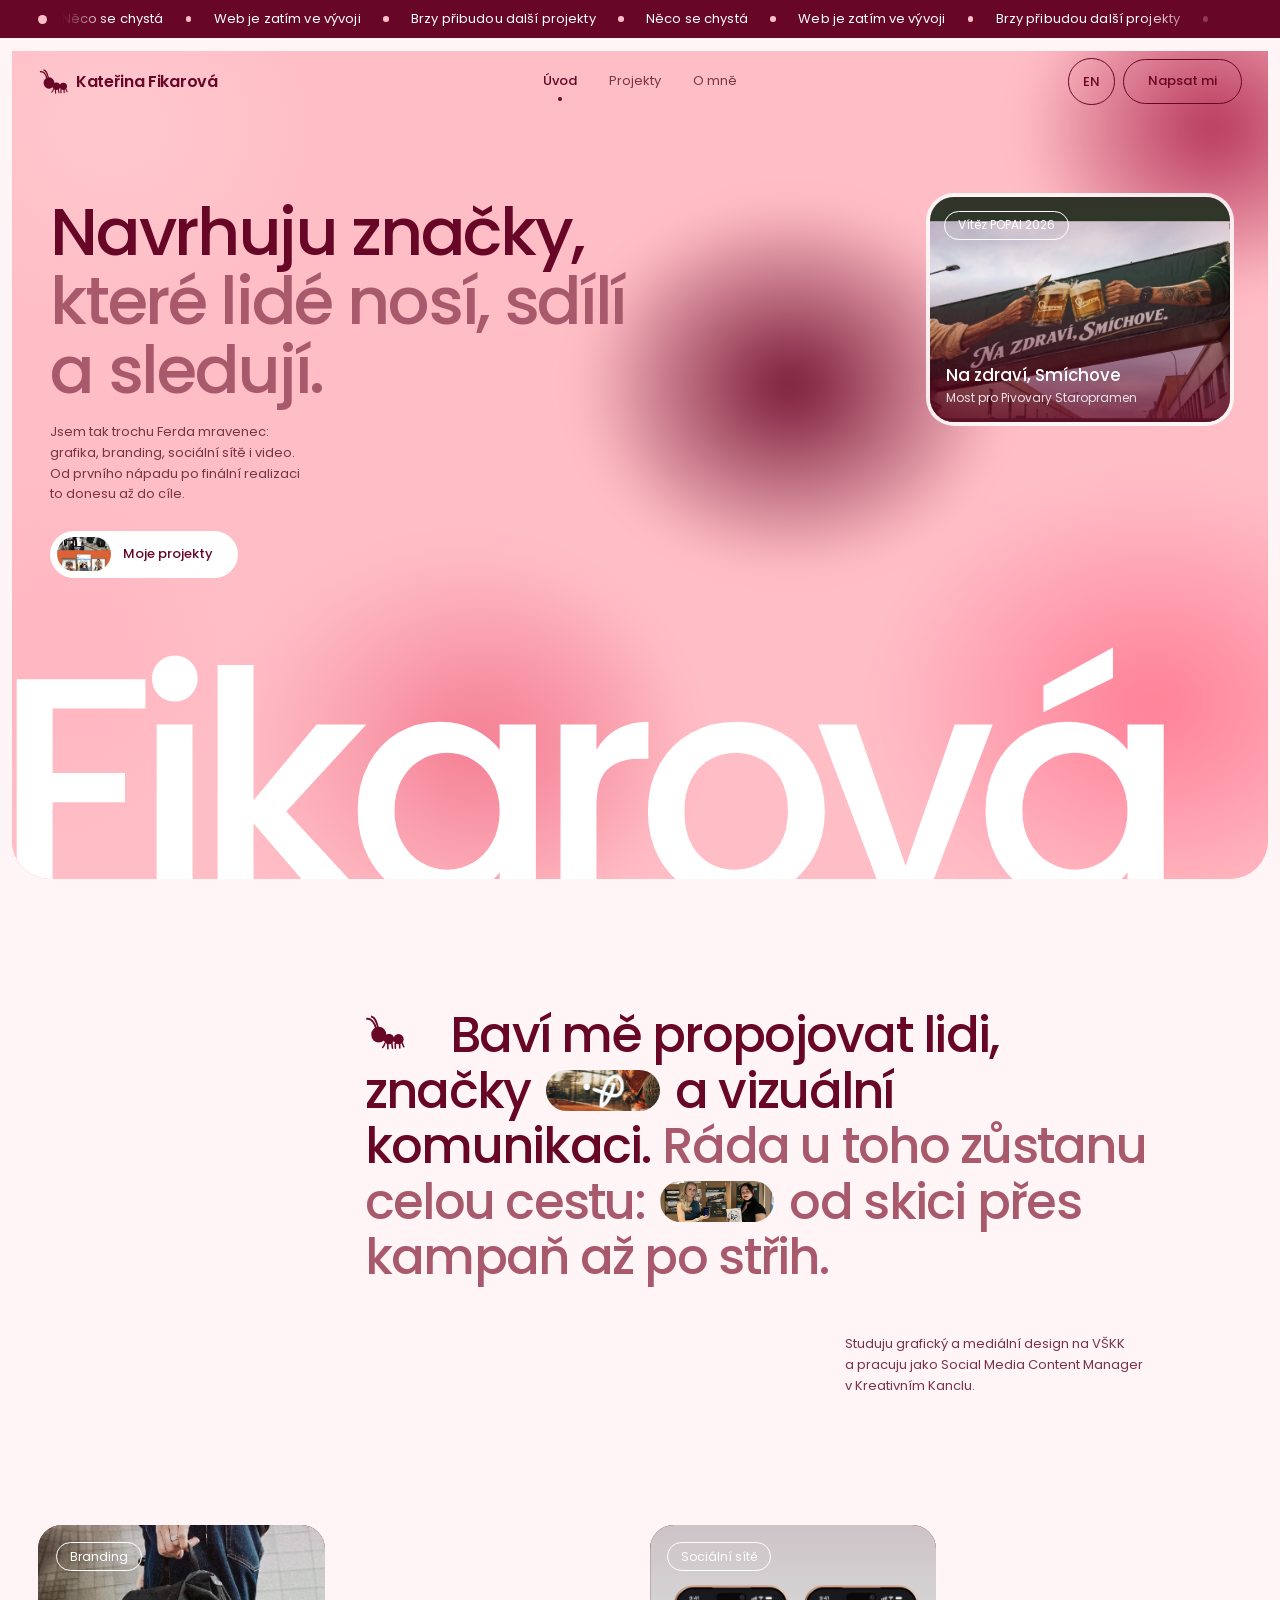
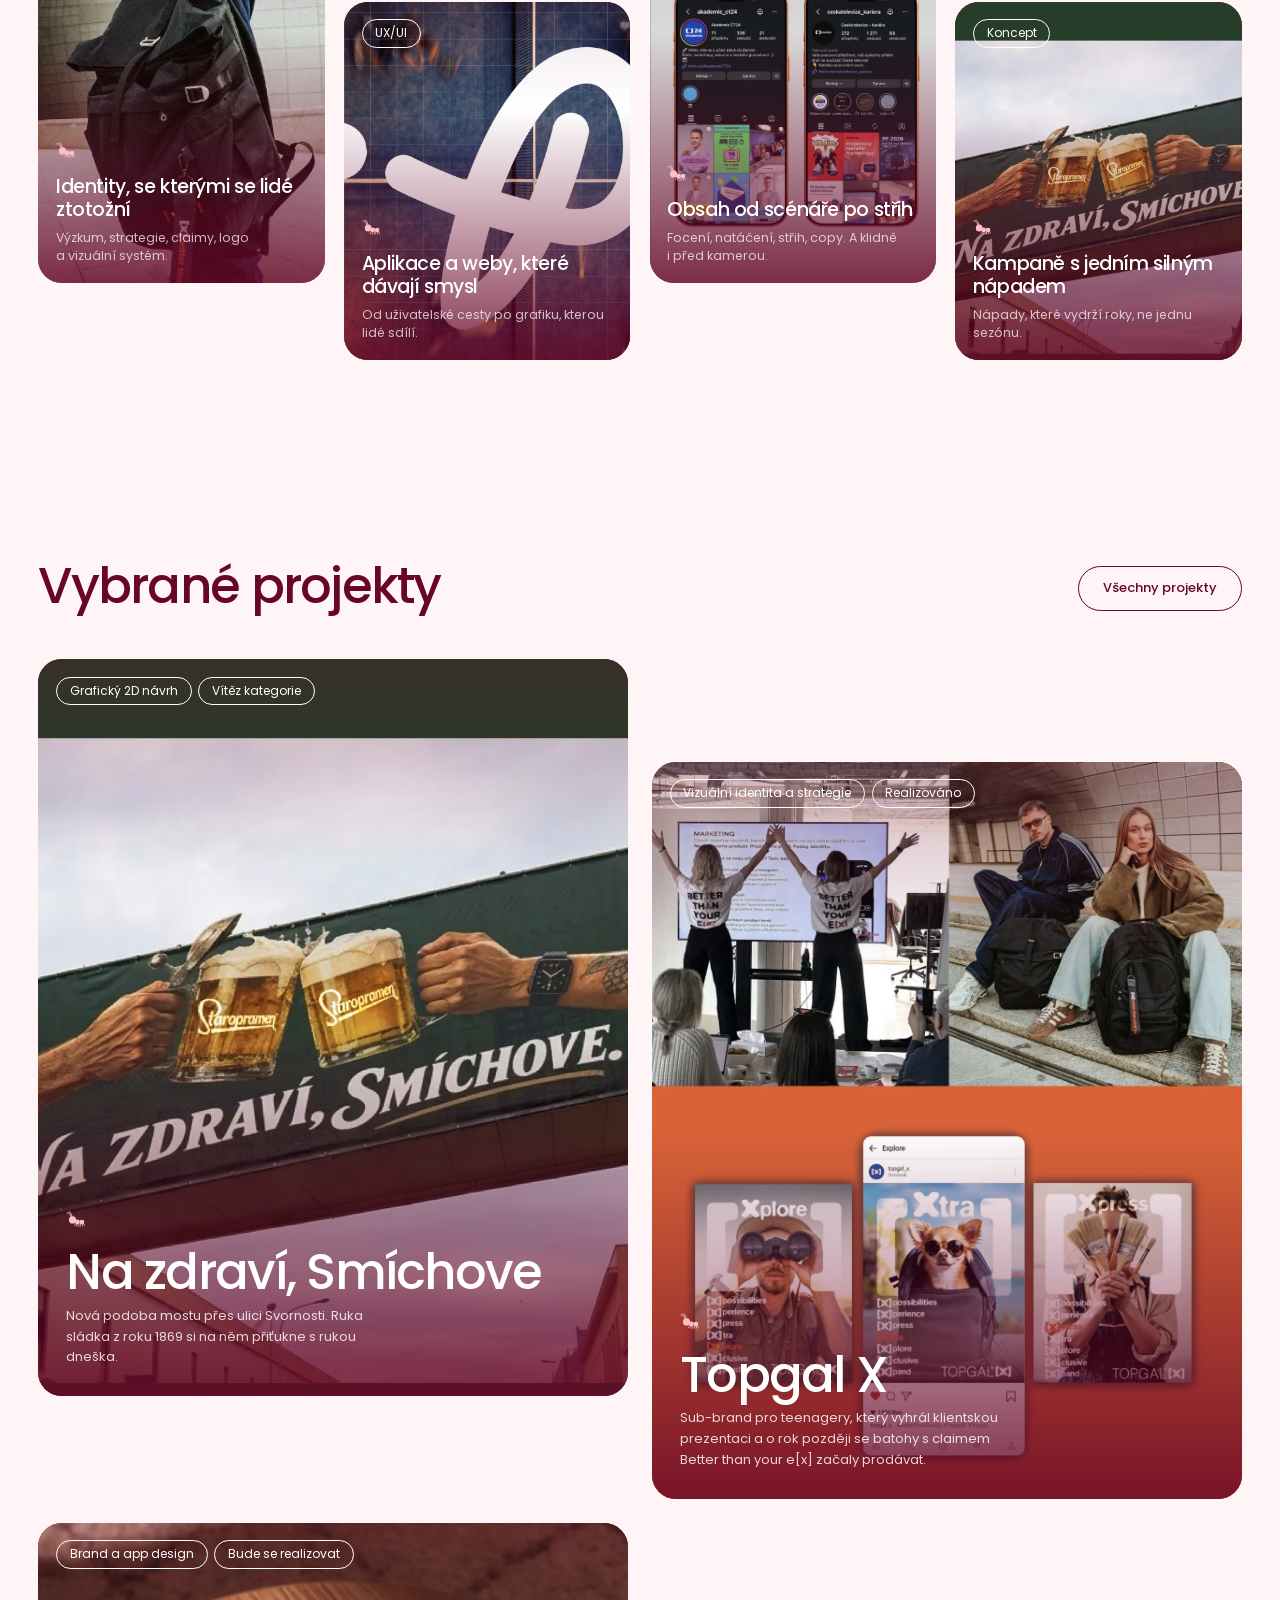
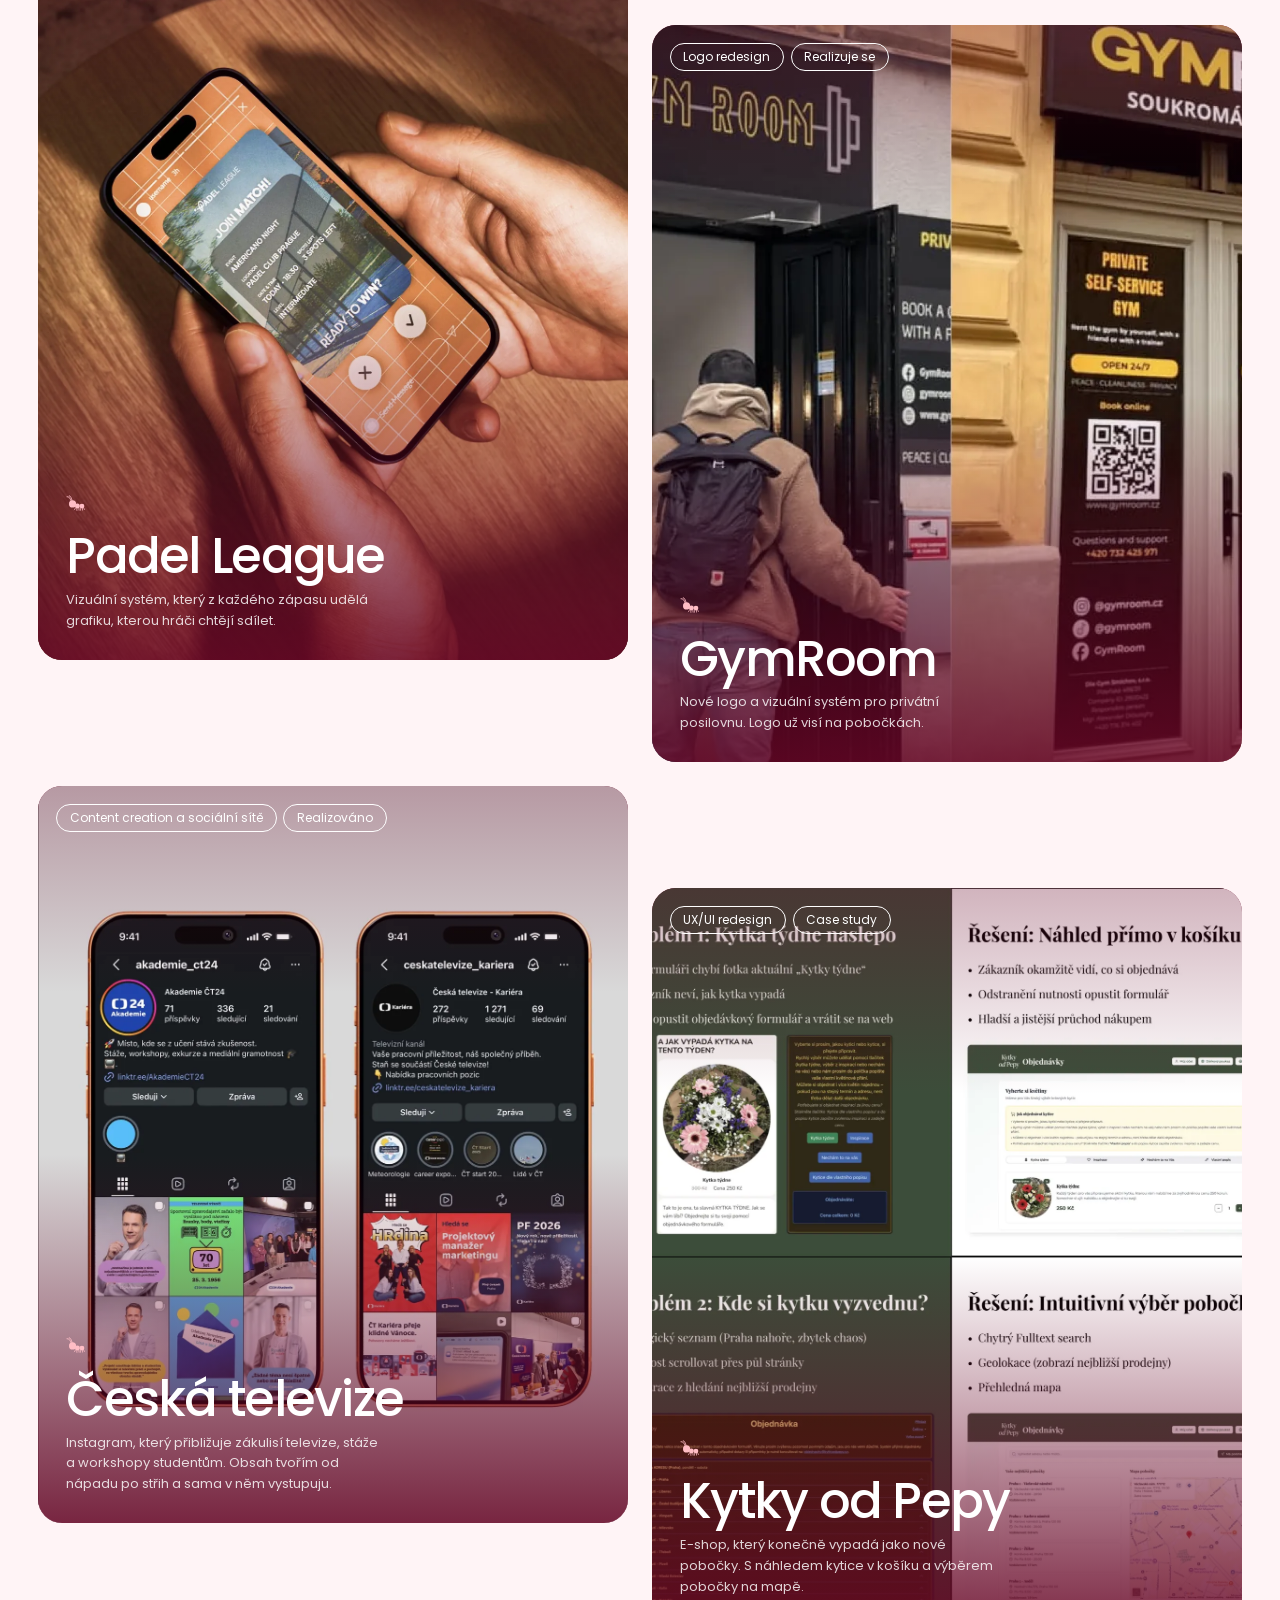
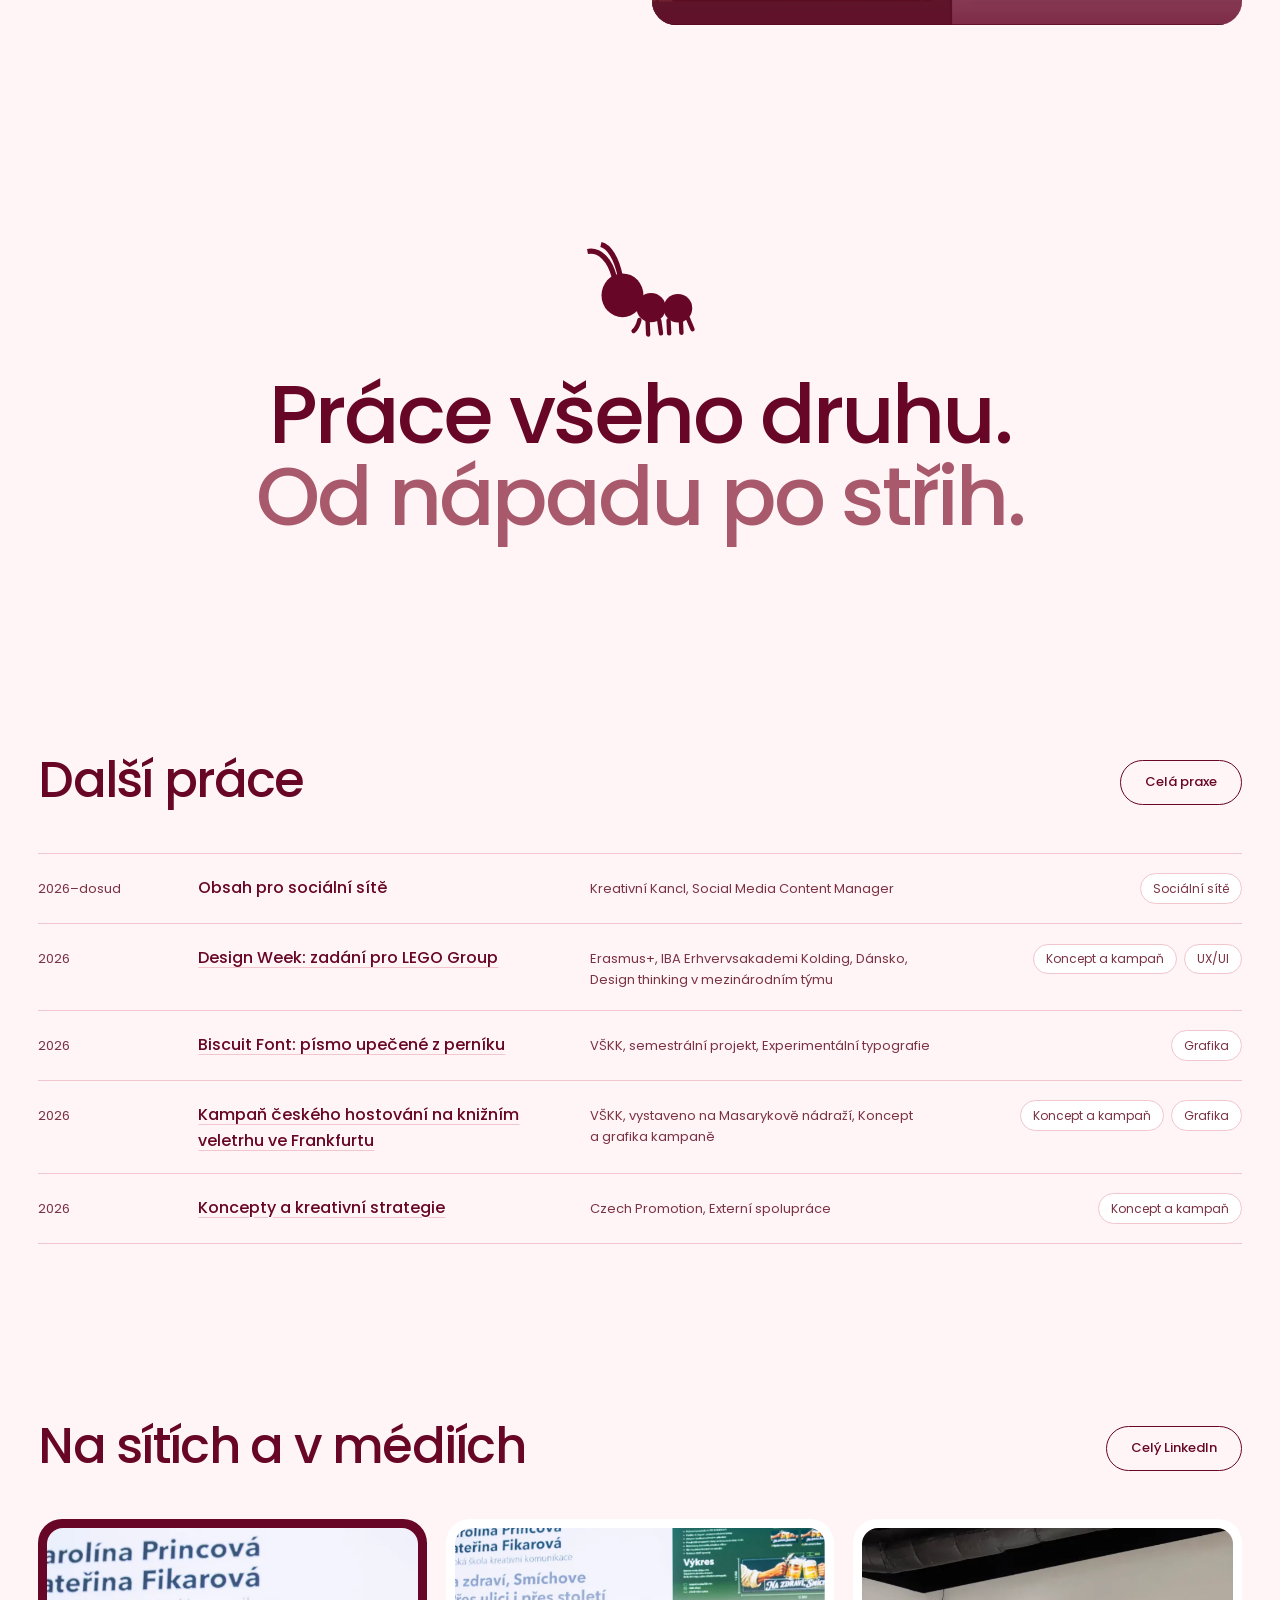
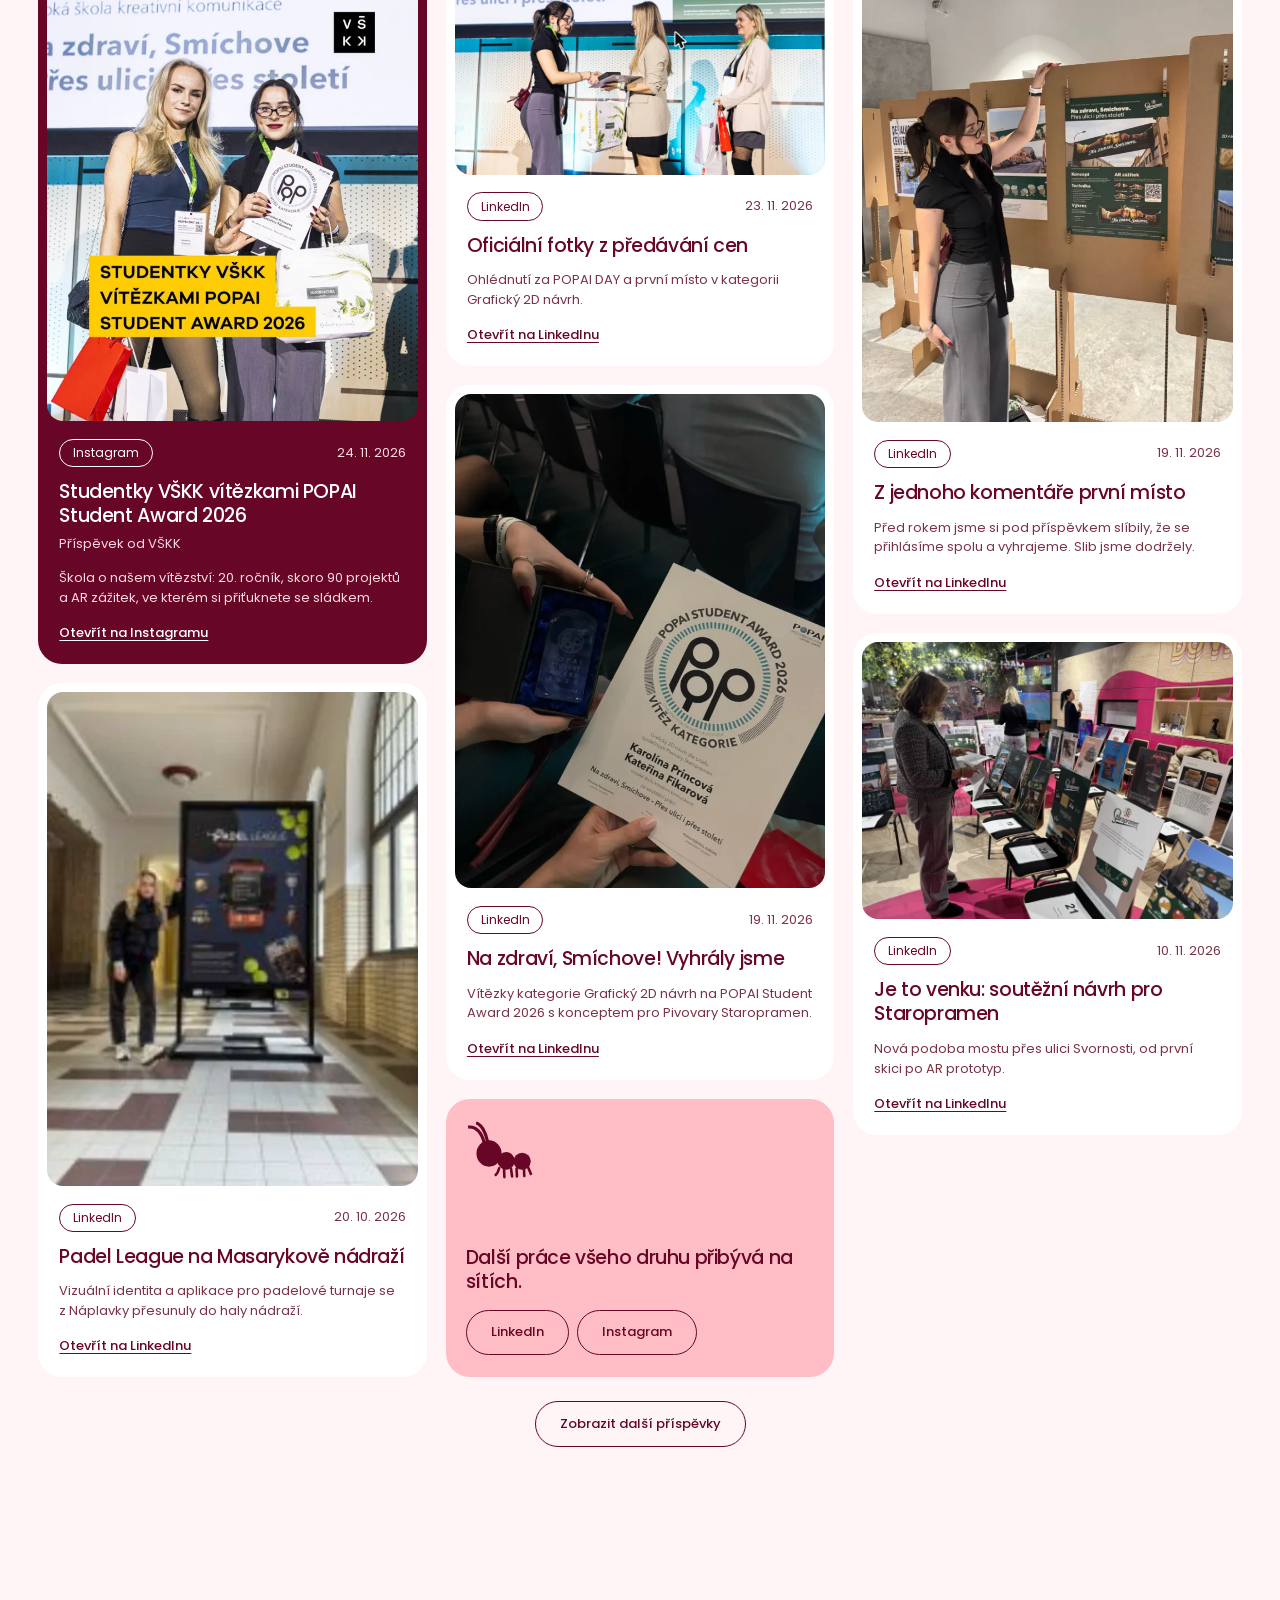
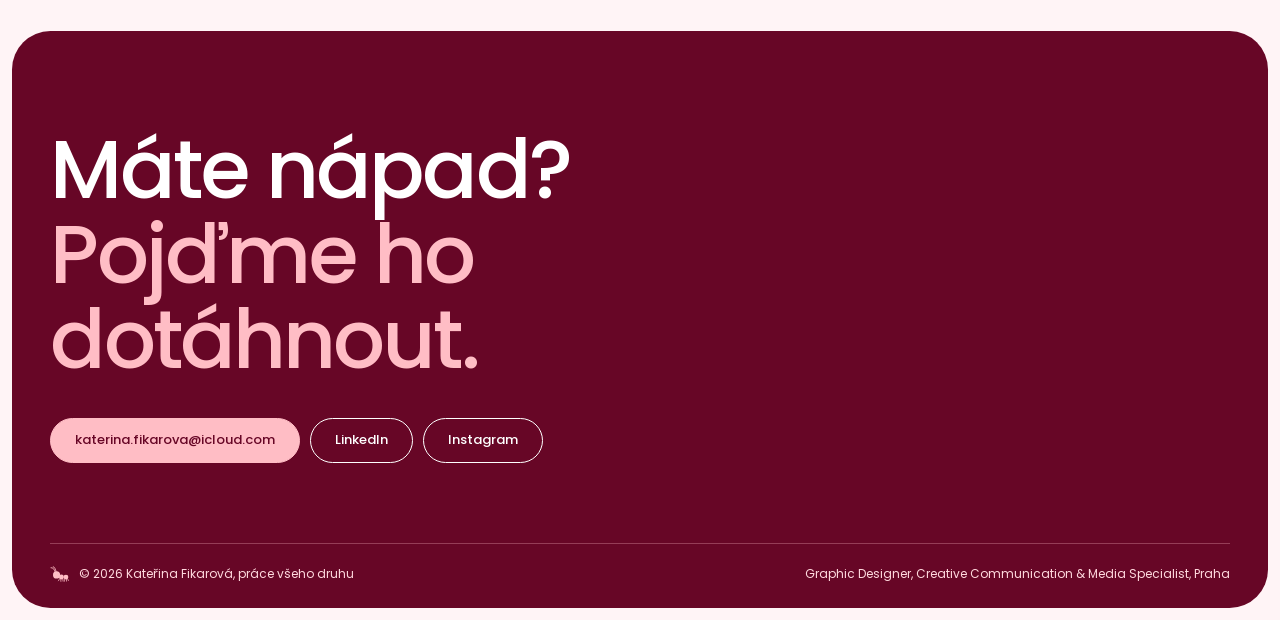
==== commit e7c94aa6: "Hlavní claim na úvod: Navrhuju značky, které lidé nosí, sdílí a sledují" ====
--- a/index.html
+++ b/index.html
@@ -16,7 +16,7 @@
   <link rel="preconnect" href="https://fonts.googleapis.com">
   <link rel="preconnect" href="https://fonts.gstatic.com" crossorigin>
   <link href="https://fonts.googleapis.com/css2?family=Poppins:wght@300;400;500;600&display=swap" rel="stylesheet">
-  <link rel="stylesheet" href="css/style.css?v=20261124d">
+  <link rel="stylesheet" href="css/style.css?v=20261124e">
 </head>
 <body>
   <a class="skip" href="#obsah" data-en="Skip to content">Přeskočit na obsah</a>
@@ -48,7 +48,7 @@
         <div class="hero-photo" aria-hidden="true"></div>
         <div class="wrap hero-inner">
           <div>
-            <h1 data-en="Work of&lt;span class=&quot;faded&quot;&gt;every kind.&lt;/span&gt;">Práce<span class="faded">všeho druhu.</span></h1>
+            <h1 data-en="I design brands&lt;span class=&quot;faded&quot;&gt;people wear, share and follow.&lt;/span&gt;">Navrhuju značky,<span class="faded">které lidé nosí, sdílí a sledují.</span></h1>
             <p class="hero-lede" data-en="I&#x27;m a bit of a worker ant: graphic design, branding, social media and video. From the first idea to the final result, I&#x27;ll carry it all the way.">Jsem tak trochu Ferda mravenec: grafika, branding, sociální sítě i video. Od prvního nápadu po finální realizaci to donesu až do cíle.</p>
             <a class="btn solid" href="#projekty" data-en="&lt;img class=&quot;pill-img&quot; src=&quot;images/projekty/topgal-x/fotky.webp&quot; alt=&quot;&quot;&gt;My projects"><img class="pill-img" src="images/projekty/topgal-x/fotky.webp" alt="">Moje projekty</a>
           </div>
@@ -103,7 +103,7 @@
 
     <section class="wrap statement">
       <span class="star" aria-hidden="true"></span>
-      <h2 data-en="I design brands people wear,&lt;span class=&quot;faded&quot;&gt; share and follow.&lt;/span&gt;">Navrhuju značky, které lidé nosí,<span class="faded"> sdílí a sledují.</span></h2>
+      <h2 data-en="Work of every kind.&lt;span class=&quot;faded&quot;&gt; From idea to final cut.&lt;/span&gt;">Práce všeho druhu.<span class="faded"> Od nápadu po střih.</span></h2>
     </section>
 
     <section class="wrap section" aria-labelledby="dalsi">
@@ -144,8 +144,8 @@
     </footer>
   </div>
 
-  <script src="js/projects.js?v=20261124d"></script>
-  <script src="js/en.js?v=20261124d"></script>
-  <script src="js/site.js?v=20261124d"></script>
+  <script src="js/projects.js?v=20261124e"></script>
+  <script src="js/en.js?v=20261124e"></script>
+  <script src="js/site.js?v=20261124e"></script>
 </body>
 </html>
--- a/css/style.css
+++ b/css/style.css
@@ -187,7 +187,7 @@
   gap: 2rem;
   padding-top: clamp(2rem, 6vw, 4.5rem);
 }
-.hero h1 { font-size: var(--step-4); max-width: 12ch; }
+.hero h1 { font-size: clamp(2.3rem, 5.2vw, 4.6rem); max-width: 15ch; }
 .hero h1 .faded { color: var(--faded); display: block; }
 .hero-lede { font-size: var(--step--1); color: var(--muted); max-width: 32ch; margin: 1.1rem 0 1.6rem; }
 
@@ -300,7 +300,7 @@
 .statement { text-align: center; padding-block: clamp(4rem, 10vw, 8rem); }
 .statement .star { margin-bottom: 1.75rem; width: clamp(4.5rem, 9vw, 7rem); height: clamp(3.9rem, 7.8vw, 6.05rem); }
 .statement h2 { font-size: var(--step-4); line-height: 1; max-width: 18ch; margin-inline: auto; }
-.statement .faded { color: var(--faded); }
+.statement .faded { color: var(--faded); display: block; }
 
 /* =========================================================
    Projekty — karty
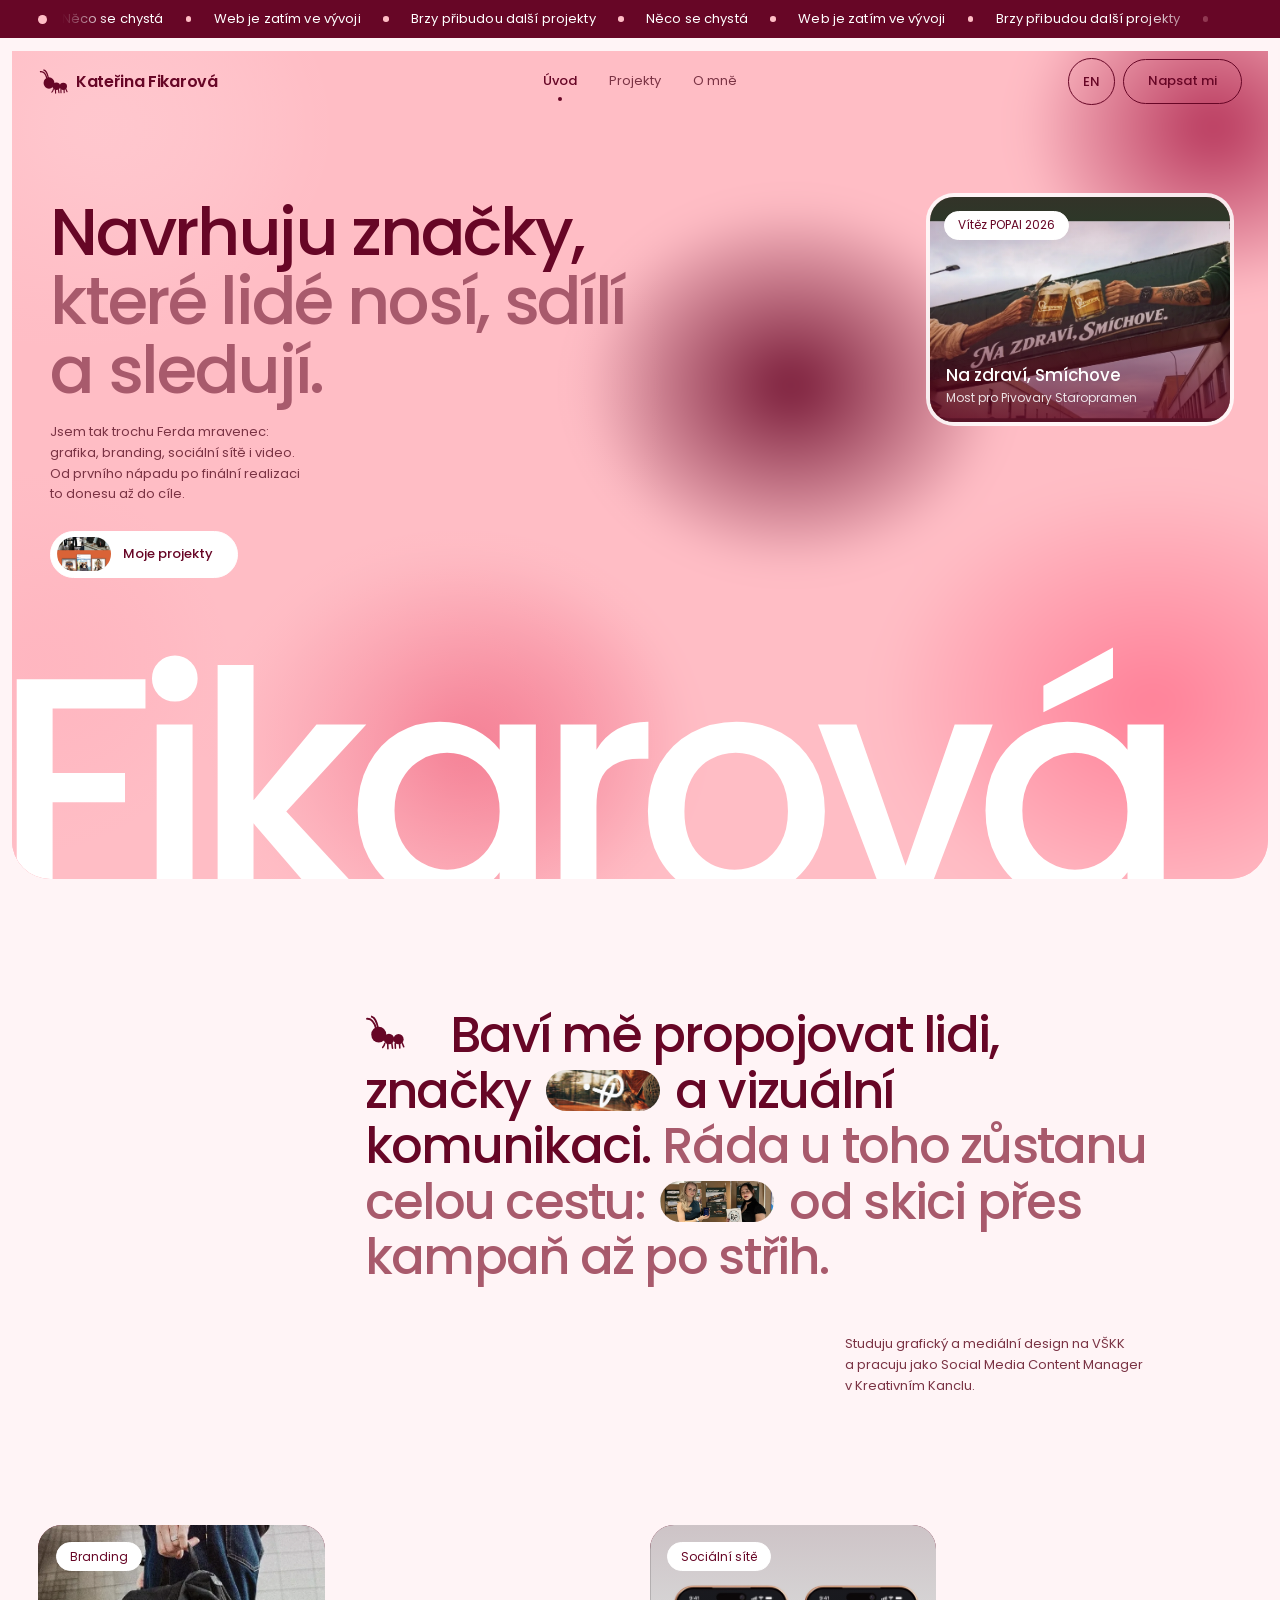
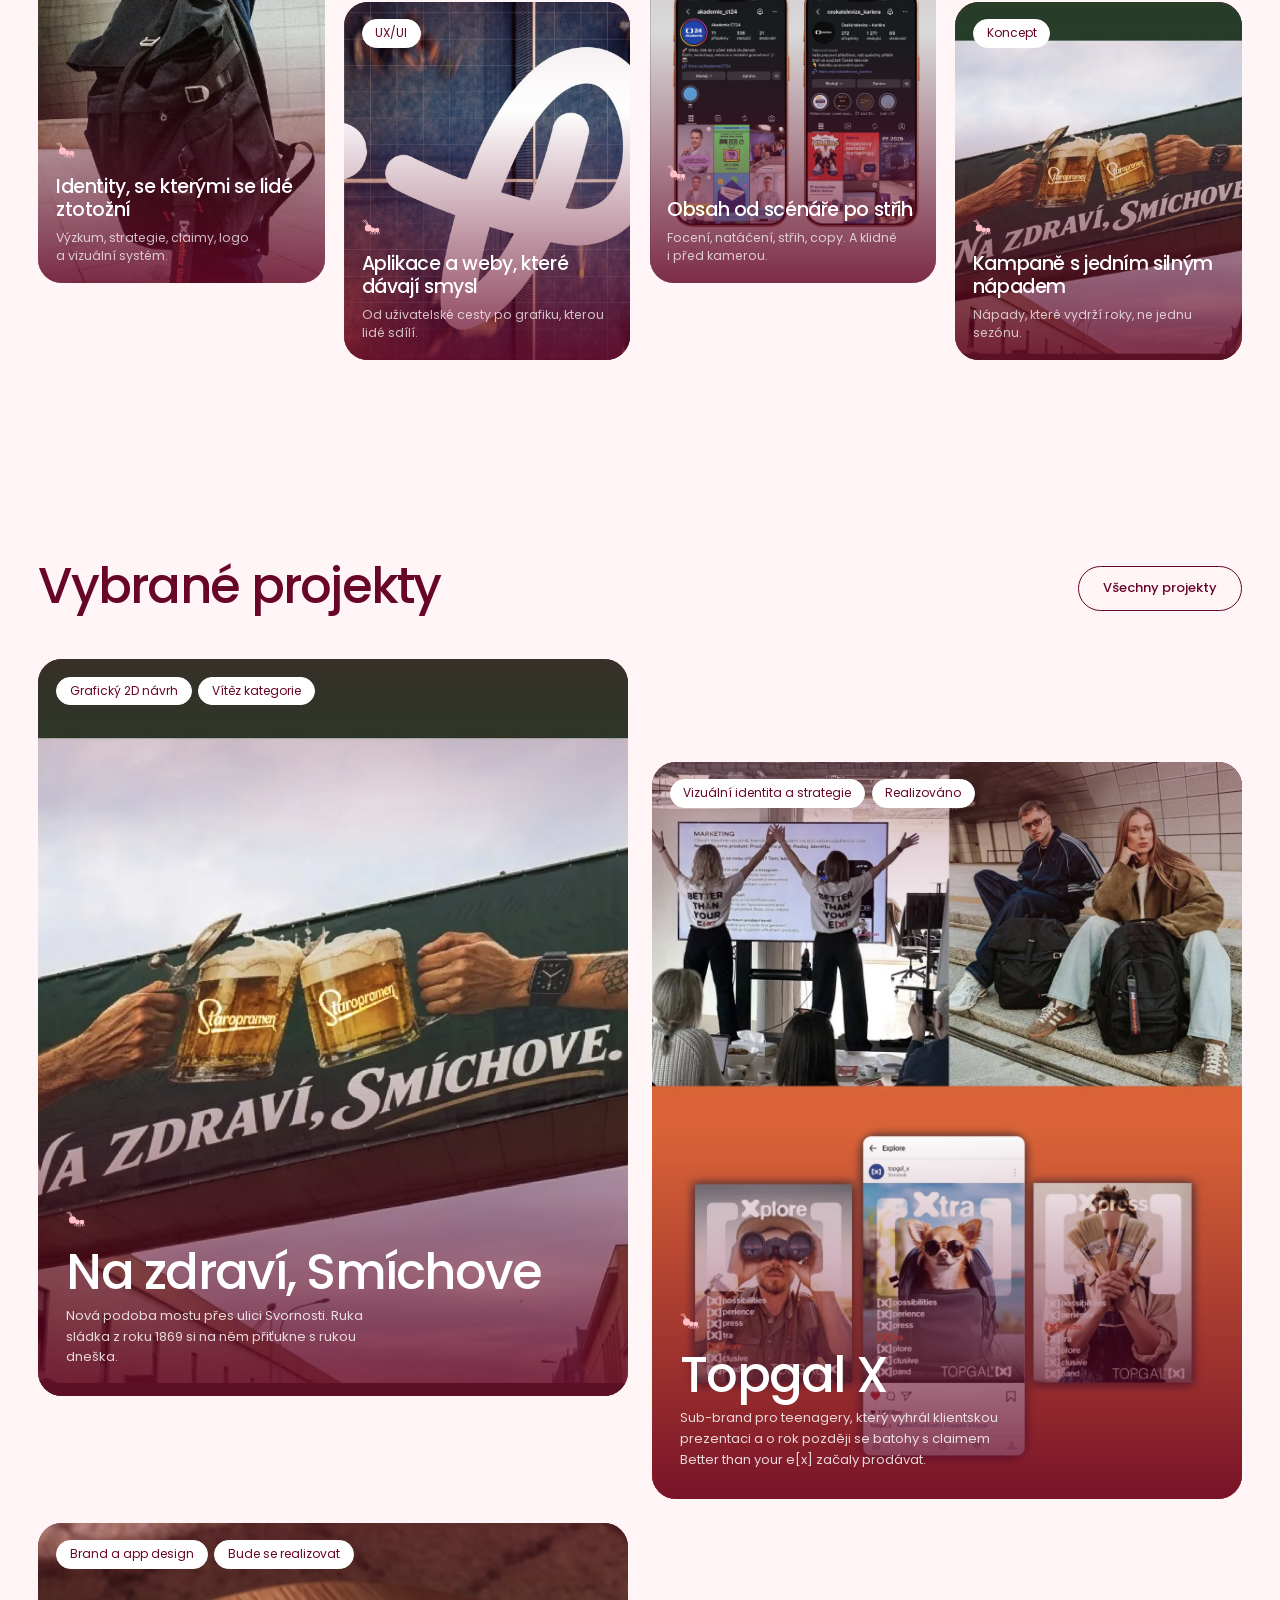
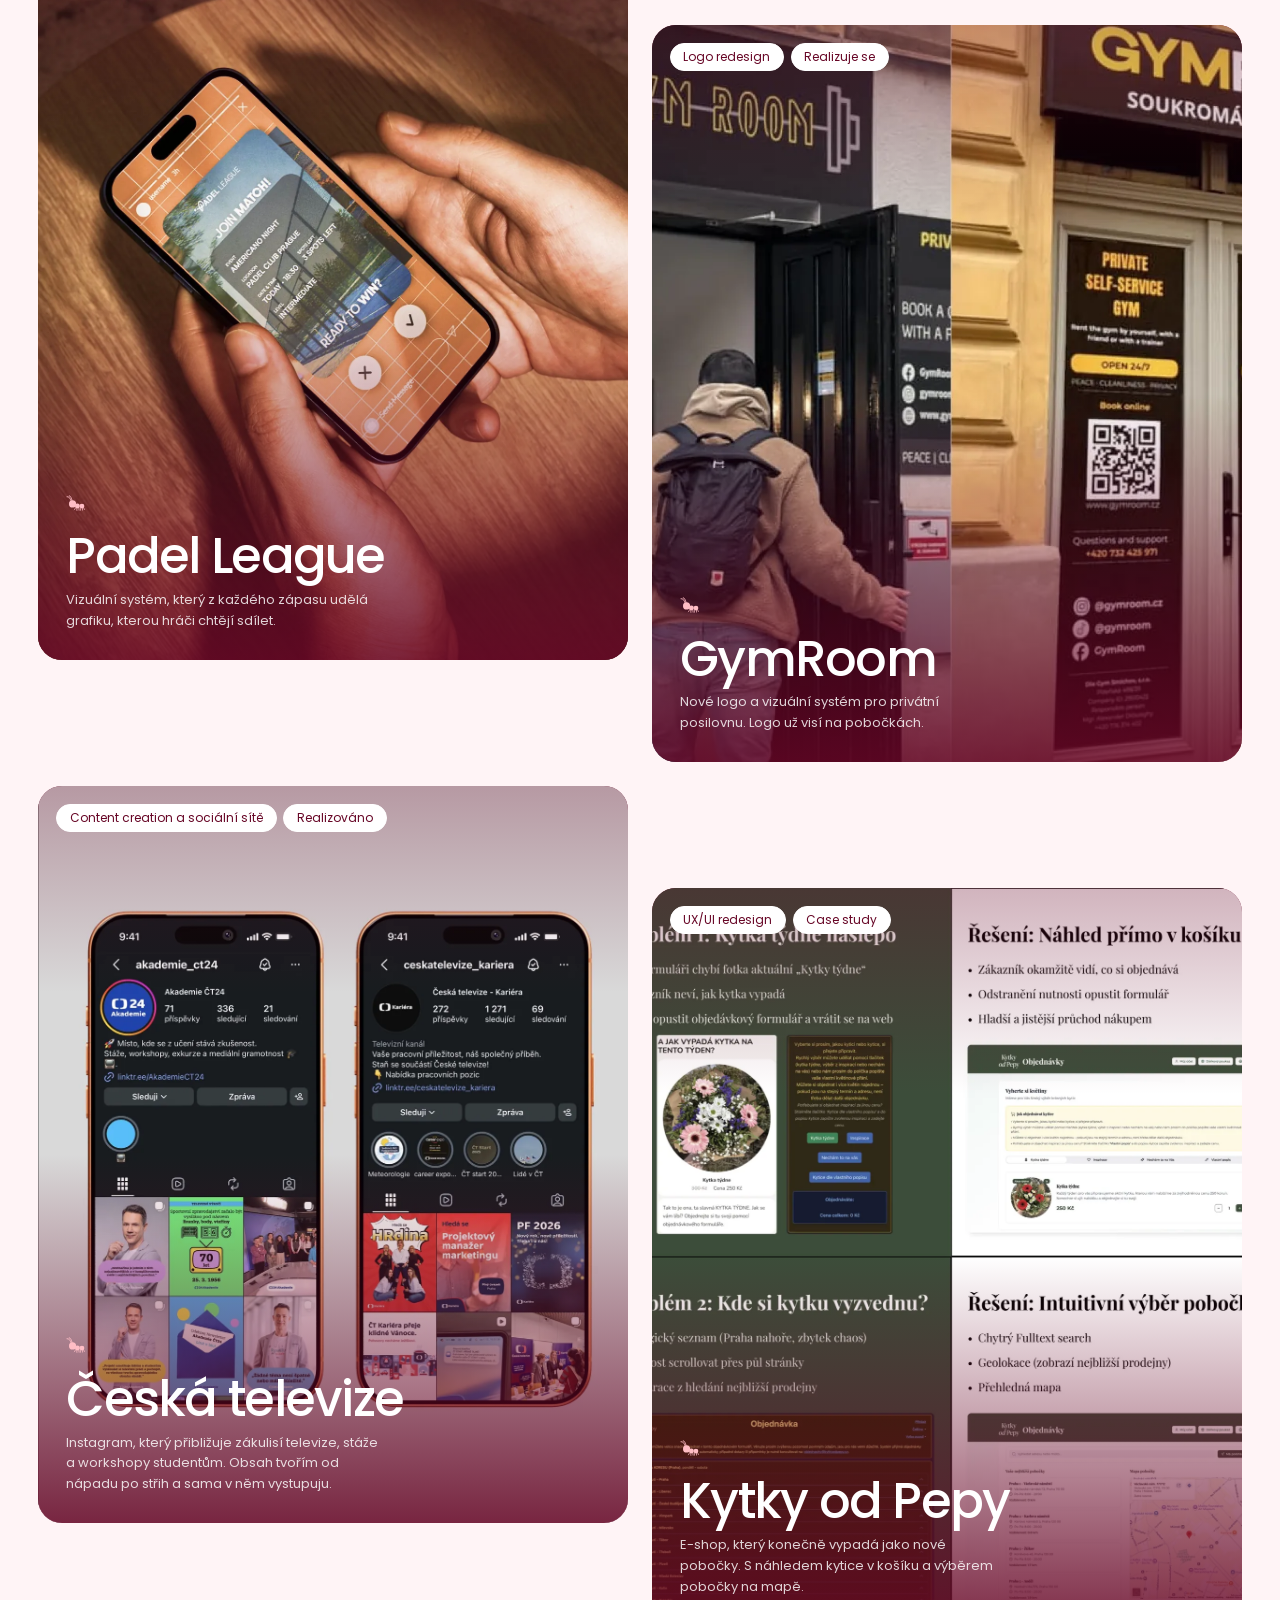
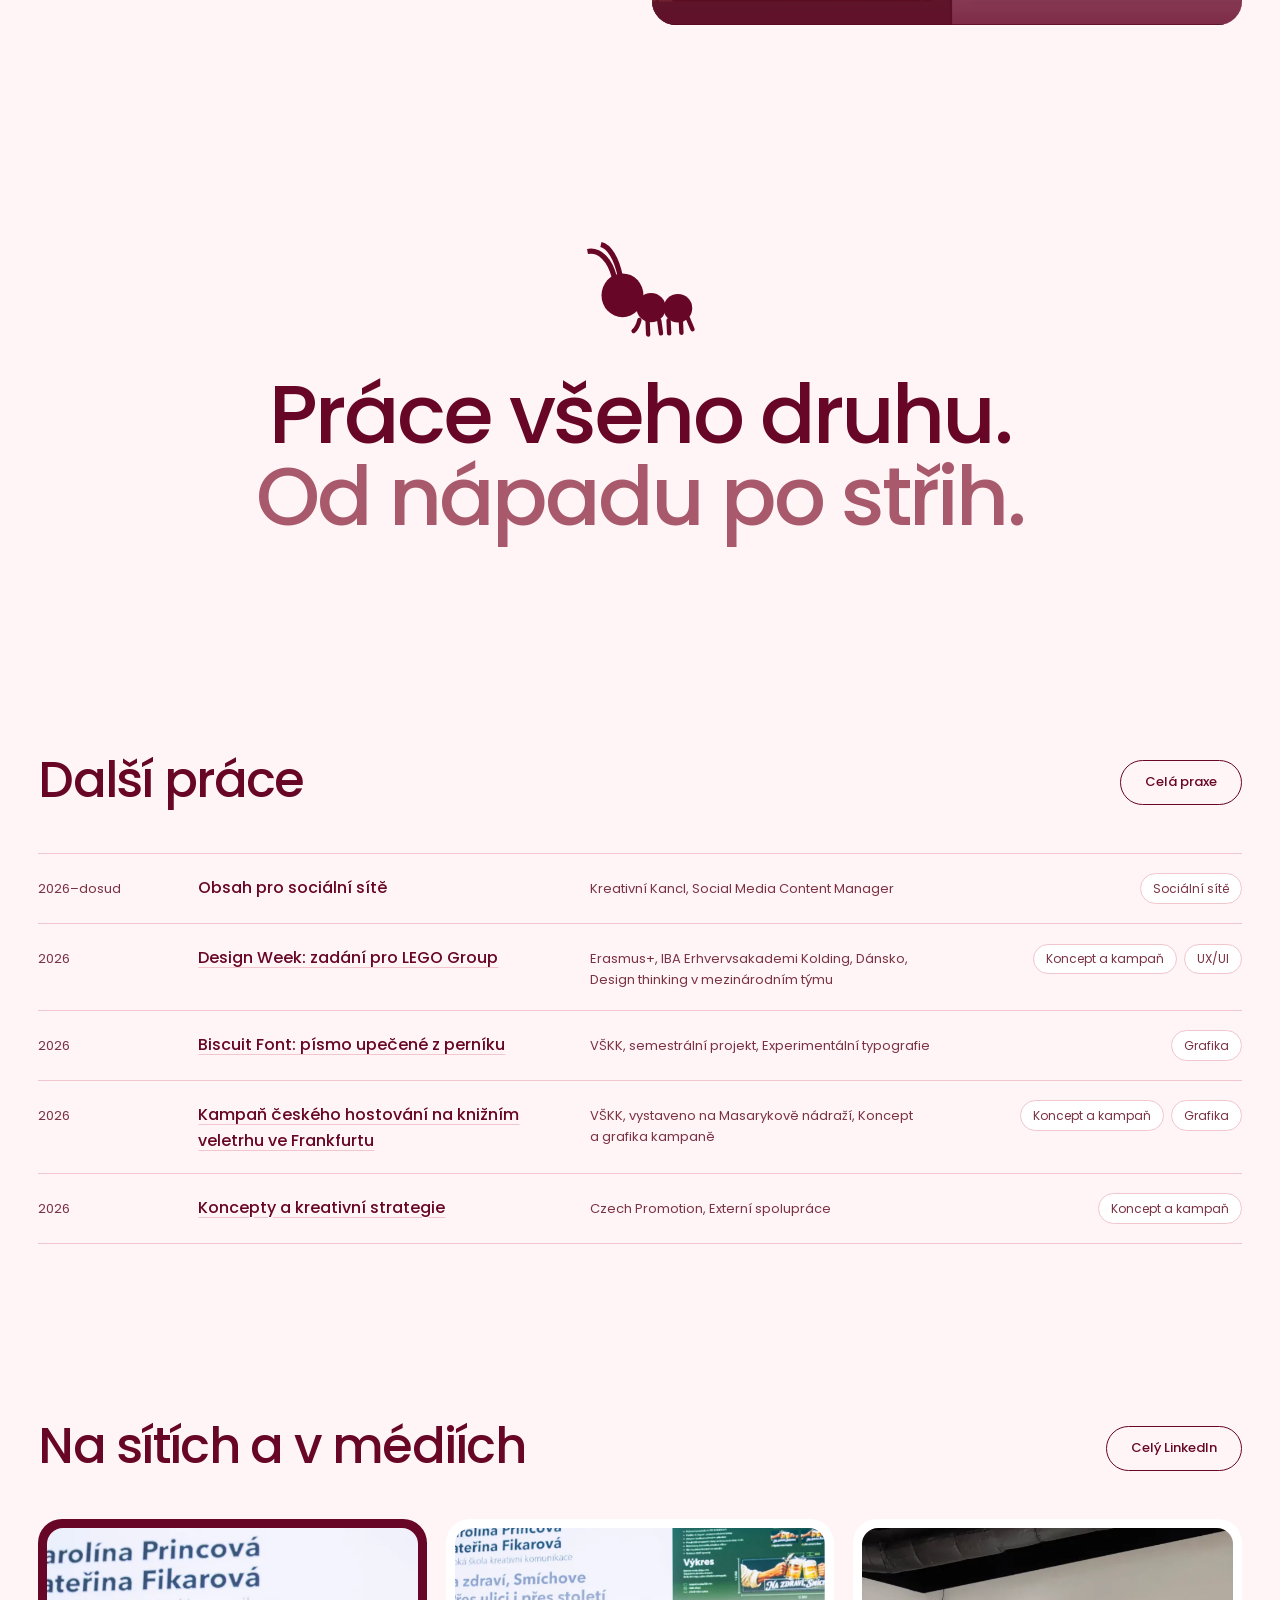
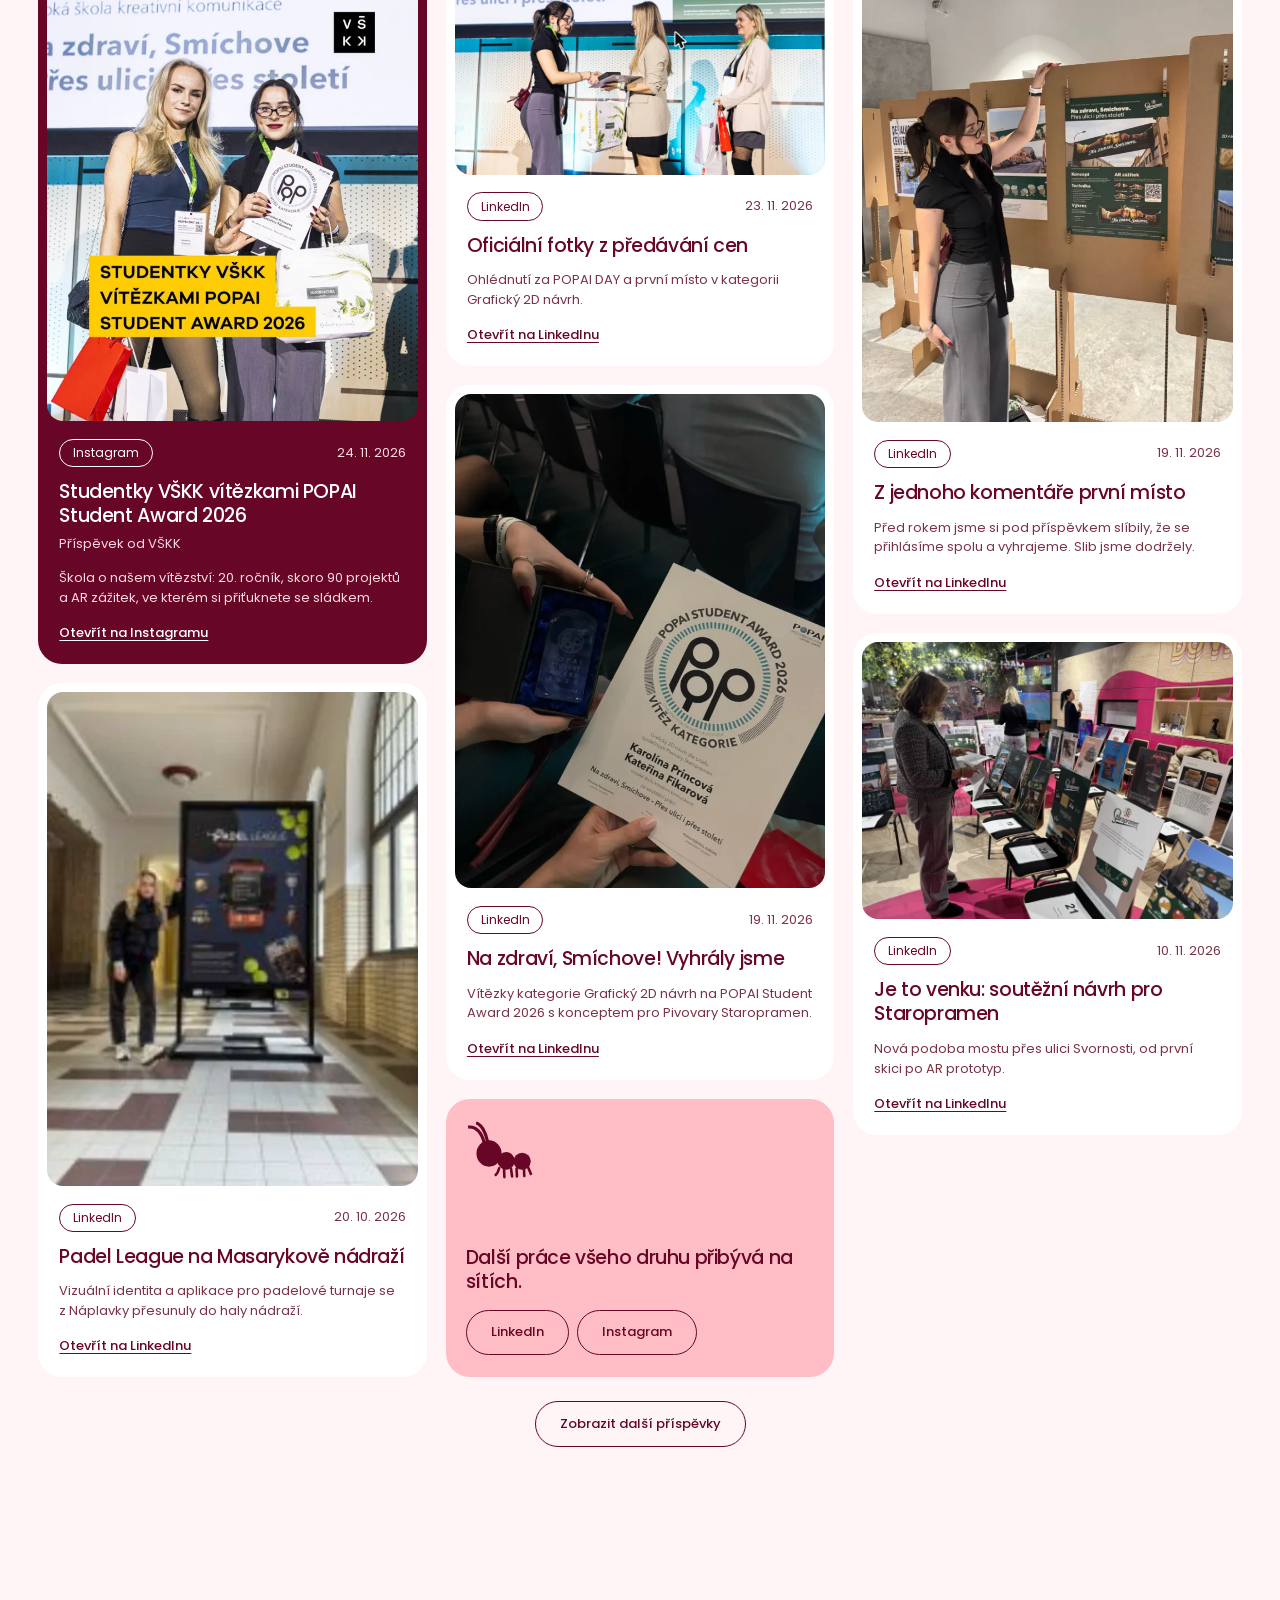
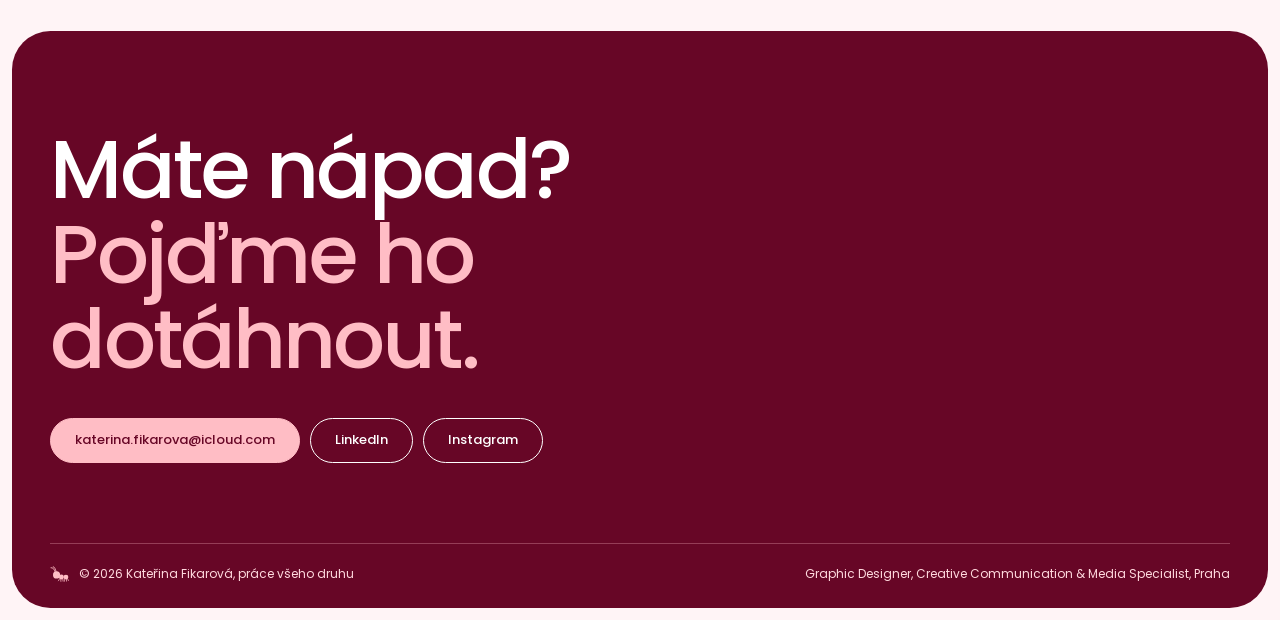
==== commit a02f6b67: "Prezentace First impressions (5 minut)" ====
--- a/index.html
+++ b/index.html
@@ -16,7 +16,7 @@
   <link rel="preconnect" href="https://fonts.googleapis.com">
   <link rel="preconnect" href="https://fonts.gstatic.com" crossorigin>
   <link href="https://fonts.googleapis.com/css2?family=Poppins:wght@300;400;500;600&display=swap" rel="stylesheet">
-  <link rel="stylesheet" href="css/style.css?v=20261124e">
+  <link rel="stylesheet" href="css/style.css?v=20261124f">
 </head>
 <body>
   <a class="skip" href="#obsah" data-en="Skip to content">Přeskočit na obsah</a>
@@ -144,8 +144,8 @@
     </footer>
   </div>
 
-  <script src="js/projects.js?v=20261124e"></script>
-  <script src="js/en.js?v=20261124e"></script>
-  <script src="js/site.js?v=20261124e"></script>
+  <script src="js/projects.js?v=20261124f"></script>
+  <script src="js/en.js?v=20261124f"></script>
+  <script src="js/site.js?v=20261124f"></script>
 </body>
 </html>
--- a/css/style.css
+++ b/css/style.css
@@ -204,6 +204,8 @@
 }
 .hero-card img { width: 100%; height: 100%; object-fit: cover; }
 .hero-card::after { content: ""; position: absolute; inset: 0; background: linear-gradient(180deg, rgba(103,6,38,.25), rgba(103,6,38,0) 35%, rgba(103,6,38,.8)); }
+/* štítky na fotkách: bílý podklad, aby byly čitelné na jakémkoli obrázku */
+.card .pill, .service .pill, .hero-card .pill { background: var(--white); border-color: var(--white); color: var(--claret); }
 .hero-card .pill { position: absolute; top: .9rem; left: .9rem; z-index: 1; }
 .hero-card .card-text { position: absolute; left: 1rem; right: 1rem; bottom: .9rem; z-index: 1; line-height: 1.3; }
 .hero-card strong { display: block; font-weight: 500; font-size: 1.05rem; }
